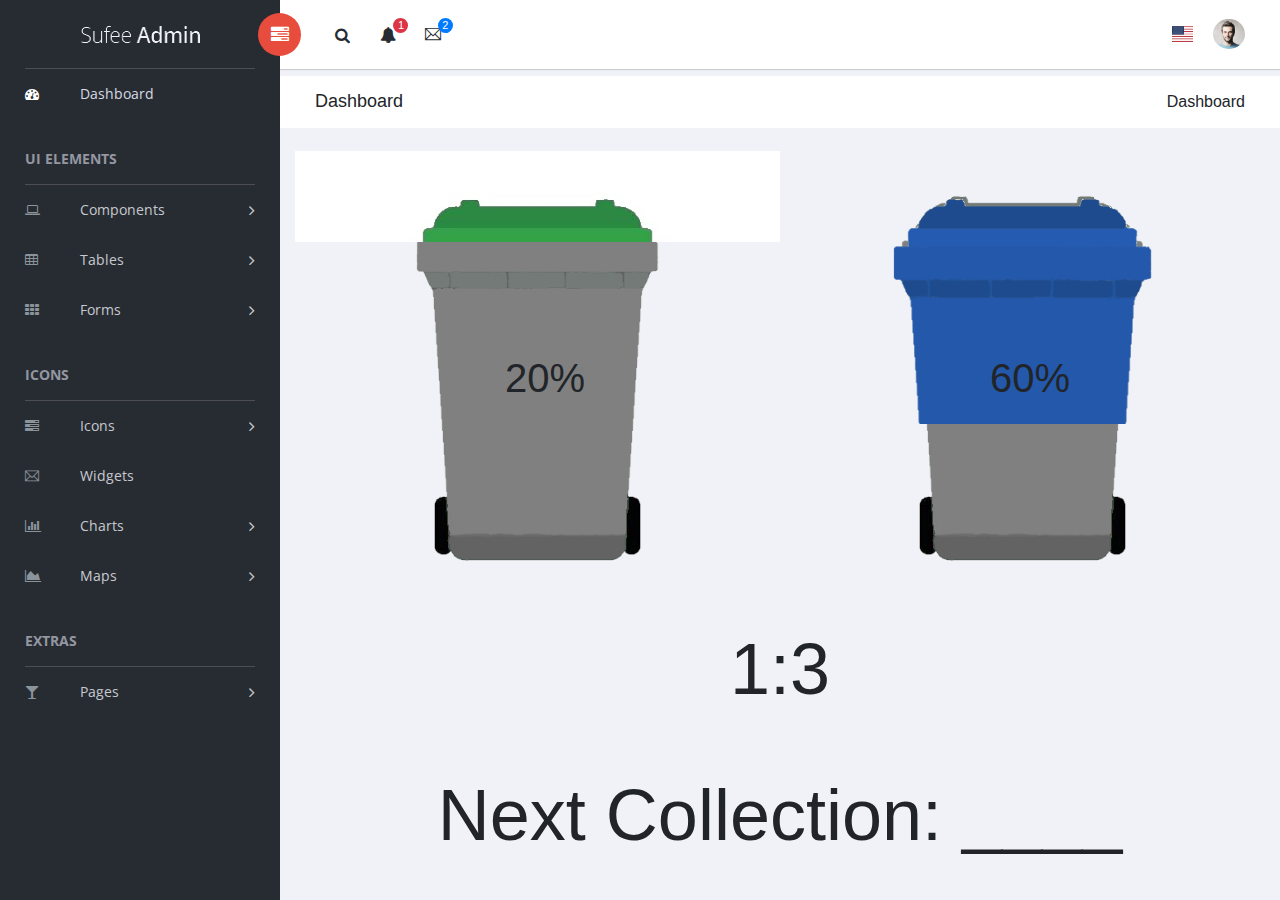
==== sufee-admin-dashboard-master/index.html @ 22f6354c "some more things work" ====
<!doctype html>
<!--[if lt IE 7]>      <html class="no-js lt-ie9 lt-ie8 lt-ie7" lang=""> <![endif]-->
<!--[if IE 7]>         <html class="no-js lt-ie9 lt-ie8" lang=""> <![endif]-->
<!--[if IE 8]>         <html class="no-js lt-ie9" lang=""> <![endif]-->
<!--[if gt IE 8]><!-->
<html class="no-js" lang="en">
<!--<![endif]-->

<head>
    <meta charset="utf-8">
    <meta http-equiv="X-UA-Compatible" content="IE=edge">
    <title>Sufee Admin - HTML5 Admin Template</title>
    <meta name="description" content="Sufee Admin - HTML5 Admin Template">
    <meta name="viewport" content="width=device-width, initial-scale=1">

    <link rel="apple-touch-icon" href="apple-icon.png">
    <link rel="shortcut icon" href="favicon.ico">

    <link rel="stylesheet" href="vendors/bootstrap/dist/css/bootstrap.min.css">
    <link rel="stylesheet" href="vendors/font-awesome/css/font-awesome.min.css">
    <link rel="stylesheet" href="vendors/themify-icons/css/themify-icons.css">
    <link rel="stylesheet" href="vendors/flag-icon-css/css/flag-icon.min.css">
    <link rel="stylesheet" href="vendors/selectFX/css/cs-skin-elastic.css">
    <link rel="stylesheet" href="vendors/jqvmap/dist/jqvmap.min.css">


    <link rel="stylesheet" href="assets/css/style.css">

    <link rel="stylesheet" href="assets/css/mybin.css">

    <link href='https://fonts.googleapis.com/css?family=Open+Sans:400,600,700,800' rel='stylesheet' type='text/css'>

</head>

<body>


    <!-- Left Panel -->

    <aside id="left-panel" class="left-panel">
        <nav class="navbar navbar-expand-sm navbar-default">

            <div class="navbar-header">
                <button class="navbar-toggler" type="button" data-toggle="collapse" data-target="#main-menu" aria-controls="main-menu" aria-expanded="false" aria-label="Toggle navigation">
                    <i class="fa fa-bars"></i>
                </button>
                <a class="navbar-brand" href="./"><img src="images/logo.png" alt="Logo"></a>
                <a class="navbar-brand hidden" href="./"><img src="images/logo2.png" alt="Logo"></a>
            </div>

            <div id="main-menu" class="main-menu collapse navbar-collapse">
                <ul class="nav navbar-nav">
                    <li class="active">
                        <a href="index.html"> <i class="menu-icon fa fa-dashboard"></i>Dashboard </a>
                    </li>
                    <h3 class="menu-title">UI elements</h3><!-- /.menu-title -->
                    <li class="menu-item-has-children dropdown">
                        <a href="#" class="dropdown-toggle" data-toggle="dropdown" aria-haspopup="true" aria-expanded="false"> <i class="menu-icon fa fa-laptop"></i>Components</a>
                        <ul class="sub-menu children dropdown-menu">
                            <li><i class="fa fa-puzzle-piece"></i><a href="ui-buttons.html">Buttons</a></li>
                            <li><i class="fa fa-id-badge"></i><a href="ui-badges.html">Badges</a></li>
                            <li><i class="fa fa-bars"></i><a href="ui-tabs.html">Tabs</a></li>
                            <li><i class="fa fa-share-square-o"></i><a href="ui-social-buttons.html">Social Buttons</a></li>
                            <li><i class="fa fa-id-card-o"></i><a href="ui-cards.html">Cards</a></li>
                            <li><i class="fa fa-exclamation-triangle"></i><a href="ui-alerts.html">Alerts</a></li>
                            <li><i class="fa fa-spinner"></i><a href="ui-progressbar.html">Progress Bars</a></li>
                            <li><i class="fa fa-fire"></i><a href="ui-modals.html">Modals</a></li>
                            <li><i class="fa fa-book"></i><a href="ui-switches.html">Switches</a></li>
                            <li><i class="fa fa-th"></i><a href="ui-grids.html">Grids</a></li>
                            <li><i class="fa fa-file-word-o"></i><a href="ui-typgraphy.html">Typography</a></li>
                        </ul>
                    </li>
                    <li class="menu-item-has-children dropdown">
                        <a href="#" class="dropdown-toggle" data-toggle="dropdown" aria-haspopup="true" aria-expanded="false"> <i class="menu-icon fa fa-table"></i>Tables</a>
                        <ul class="sub-menu children dropdown-menu">
                            <li><i class="fa fa-table"></i><a href="tables-basic.html">Basic Table</a></li>
                            <li><i class="fa fa-table"></i><a href="tables-data.html">Data Table</a></li>
                        </ul>
                    </li>
                    <li class="menu-item-has-children dropdown">
                        <a href="#" class="dropdown-toggle" data-toggle="dropdown" aria-haspopup="true" aria-expanded="false"> <i class="menu-icon fa fa-th"></i>Forms</a>
                        <ul class="sub-menu children dropdown-menu">
                            <li><i class="menu-icon fa fa-th"></i><a href="forms-basic.html">Basic Form</a></li>
                            <li><i class="menu-icon fa fa-th"></i><a href="forms-advanced.html">Advanced Form</a></li>
                        </ul>
                    </li>

                    <h3 class="menu-title">Icons</h3><!-- /.menu-title -->

                    <li class="menu-item-has-children dropdown">
                        <a href="#" class="dropdown-toggle" data-toggle="dropdown" aria-haspopup="true" aria-expanded="false"> <i class="menu-icon fa fa-tasks"></i>Icons</a>
                        <ul class="sub-menu children dropdown-menu">
                            <li><i class="menu-icon fa fa-fort-awesome"></i><a href="font-fontawesome.html">Font Awesome</a></li>
                            <li><i class="menu-icon ti-themify-logo"></i><a href="font-themify.html">Themefy Icons</a></li>
                        </ul>
                    </li>
                    <li>
                        <a href="widgets.html"> <i class="menu-icon ti-email"></i>Widgets </a>
                    </li>
                    <li class="menu-item-has-children dropdown">
                        <a href="#" class="dropdown-toggle" data-toggle="dropdown" aria-haspopup="true" aria-expanded="false"> <i class="menu-icon fa fa-bar-chart"></i>Charts</a>
                        <ul class="sub-menu children dropdown-menu">
                            <li><i class="menu-icon fa fa-line-chart"></i><a href="charts-chartjs.html">Chart JS</a></li>
                            <li><i class="menu-icon fa fa-area-chart"></i><a href="charts-flot.html">Flot Chart</a></li>
                            <li><i class="menu-icon fa fa-pie-chart"></i><a href="charts-peity.html">Peity Chart</a></li>
                        </ul>
                    </li>

                    <li class="menu-item-has-children dropdown">
                        <a href="#" class="dropdown-toggle" data-toggle="dropdown" aria-haspopup="true" aria-expanded="false"> <i class="menu-icon fa fa-area-chart"></i>Maps</a>
                        <ul class="sub-menu children dropdown-menu">
                            <li><i class="menu-icon fa fa-map-o"></i><a href="maps-gmap.html">Google Maps</a></li>
                            <li><i class="menu-icon fa fa-street-view"></i><a href="maps-vector.html">Vector Maps</a></li>
                        </ul>
                    </li>
                    <h3 class="menu-title">Extras</h3><!-- /.menu-title -->
                    <li class="menu-item-has-children dropdown">
                        <a href="#" class="dropdown-toggle" data-toggle="dropdown" aria-haspopup="true" aria-expanded="false"> <i class="menu-icon fa fa-glass"></i>Pages</a>
                        <ul class="sub-menu children dropdown-menu">
                            <li><i class="menu-icon fa fa-sign-in"></i><a href="page-login.html">Login</a></li>
                            <li><i class="menu-icon fa fa-sign-in"></i><a href="page-register.html">Register</a></li>
                            <li><i class="menu-icon fa fa-paper-plane"></i><a href="pages-forget.html">Forget Pass</a></li>
                        </ul>
                    </li>
                </ul>
            </div><!-- /.navbar-collapse -->
        </nav>
    </aside><!-- /#left-panel -->

    <!-- Left Panel -->

    <!-- Right Panel -->

    <div id="right-panel" class="right-panel">

        <!-- Header-->
        <header id="header" class="header">

            <div class="header-menu">

                <div class="col-sm-7">
                    <a id="menuToggle" class="menutoggle pull-left"><i class="fa fa fa-tasks"></i></a>
                    <div class="header-left">
                        <button class="search-trigger"><i class="fa fa-search"></i></button>
                        <div class="form-inline">
                            <form class="search-form">
                                <input class="form-control mr-sm-2" type="text" placeholder="Search ..." aria-label="Search">
                                <button class="search-close" type="submit"><i class="fa fa-close"></i></button>
                            </form>
                        </div>

                        <div class="dropdown for-notification">
                            <button class="btn btn-secondary dropdown-toggle" type="button" id="notification" data-toggle="dropdown" aria-haspopup="true" aria-expanded="false">
                                <i class="fa fa-bell"></i>
                                <span class="count bg-danger">5</span>
                            </button>
                            <div class="dropdown-menu" aria-labelledby="notification">
                                <p class="red">You have 3 Notification</p>
                                <a class="dropdown-item media bg-flat-color-1" href="#">
                                <i class="fa fa-check"></i>
                                <p>Server #1 overloaded.</p>
                            </a>
                                <a class="dropdown-item media bg-flat-color-4" href="#">
                                <i class="fa fa-info"></i>
                                <p>Server #2 overloaded.</p>
                            </a>
                                <a class="dropdown-item media bg-flat-color-5" href="#">
                                <i class="fa fa-warning"></i>
                                <p>Server #3 overloaded.</p>
                            </a>
                            </div>
                        </div>

                        <div class="dropdown for-message">
                            <button class="btn btn-secondary dropdown-toggle" type="button"
                                id="message"
                                data-toggle="dropdown" aria-haspopup="true" aria-expanded="false">
                                <i class="ti-email"></i>
                                <span class="count bg-primary">9</span>
                            </button>
                            <div class="dropdown-menu" aria-labelledby="message">
                                <p class="red">You have 4 Mails</p>
                                <a class="dropdown-item media bg-flat-color-1" href="#">
                                <span class="photo media-left"><img alt="avatar" src="images/avatar/1.jpg"></span>
                                <span class="message media-body">
                                    <span class="name float-left">Jonathan Smith</span>
                                    <span class="time float-right">Just now</span>
                                        <p>Hello, this is an example msg</p>
                                </span>
                            </a>
                                <a class="dropdown-item media bg-flat-color-4" href="#">
                                <span class="photo media-left"><img alt="avatar" src="images/avatar/2.jpg"></span>
                                <span class="message media-body">
                                    <span class="name float-left">Jack Sanders</span>
                                    <span class="time float-right">5 minutes ago</span>
                                        <p>Lorem ipsum dolor sit amet, consectetur</p>
                                </span>
                            </a>
                                <a class="dropdown-item media bg-flat-color-5" href="#">
                                <span class="photo media-left"><img alt="avatar" src="images/avatar/3.jpg"></span>
                                <span class="message media-body">
                                    <span class="name float-left">Cheryl Wheeler</span>
                                    <span class="time float-right">10 minutes ago</span>
                                        <p>Hello, this is an example msg</p>
                                </span>
                            </a>
                                <a class="dropdown-item media bg-flat-color-3" href="#">
                                <span class="photo media-left"><img alt="avatar" src="images/avatar/4.jpg"></span>
                                <span class="message media-body">
                                    <span class="name float-left">Rachel Santos</span>
                                    <span class="time float-right">15 minutes ago</span>
                                        <p>Lorem ipsum dolor sit amet, consectetur</p>
                                </span>
                            </a>
                            </div>
                        </div>
                    </div>
                </div>

                <div class="col-sm-5">
                    <div class="user-area dropdown float-right">
                        <a href="#" class="dropdown-toggle" data-toggle="dropdown" aria-haspopup="true" aria-expanded="false">
                            <img class="user-avatar rounded-circle" src="images/admin.jpg" alt="User Avatar">
                        </a>

                        <div class="user-menu dropdown-menu">
                            <a class="nav-link" href="#"><i class="fa fa-user"></i> My Profile</a>

                            <a class="nav-link" href="#"><i class="fa fa-user"></i> Notifications <span class="count">13</span></a>

                            <a class="nav-link" href="#"><i class="fa fa-cog"></i> Settings</a>

                            <a class="nav-link" href="#"><i class="fa fa-power-off"></i> Logout</a>
                        </div>
                    </div>

                    <div class="language-select dropdown" id="language-select">
                        <a class="dropdown-toggle" href="#" data-toggle="dropdown"  id="language" aria-haspopup="true" aria-expanded="true">
                            <i class="flag-icon flag-icon-us"></i>
                        </a>
                        <div class="dropdown-menu" aria-labelledby="language">
                            <div class="dropdown-item">
                                <span class="flag-icon flag-icon-fr"></span>
                            </div>
                            <div class="dropdown-item">
                                <i class="flag-icon flag-icon-es"></i>
                            </div>
                            <div class="dropdown-item">
                                <i class="flag-icon flag-icon-us"></i>
                            </div>
                            <div class="dropdown-item">
                                <i class="flag-icon flag-icon-it"></i>
                            </div>
                        </div>
                    </div>

                </div>
            </div>

        </header><!-- /header -->
        <!-- Header-->

        <div class="breadcrumbs">
            <div class="col-sm-4">
                <div class="page-header float-left">
                    <div class="page-title">
                        <h1>Dashboard</h1>
                    </div>
                </div>
            </div>
            <div class="col-sm-8">
                <div class="page-header float-right">
                    <div class="page-title">
                        <ol class="breadcrumb text-right">
                            <li class="active">Dashboard</li>
                        </ol>
                    </div>
                </div>
            </div>
        </div>

        <div class="content mt-3">

            <div class="col-xl-6 bin-wrapper">
                <div class="bin-elements">
                    <img class="bin-image" src="assets/mb-assets/bin-transparent.png"/>
                    <div class="overlay-parent" id="image-overlay1">
                        <img class="bin-image-overlay" src="assets/mb-assets/bin-green.png"/>
                    </div>
                    <h1 class="bin-elements bin-text" id="bin-text1">420%</h1>
                </div>

                <!-- /# card -->
            </div>
            <div class="col-xl-6 bin-wrapper">
                <div class="bin-elements">
                    <img class="bin-image" src="assets/mb-assets/bin-transparent.png"/>
                    <div class="overlay-parent" id="image-overlay2">
                        <img class="bin-image-overlay" src="assets/mb-assets/bin-blue.png"/>
                    </div>
                    <h1 class="bin-elements bin-text" id="bin-text2">420%</h1>
                </div>
            </div>
            <div class="col-lg-12" style="margin-top: 20px">
                <h1 style="text-align:center; font-size: 72px;" id="ratio">1:3</h1>
            </div>
            <div class="col-lg-12" style="margin-top: 60px">
                 <h1 style="text-align:center; font-size: 72px;">Next Collection: ____</h1>
            </div>


        </div> <!-- .content -->
    </div><!-- /#right-panel -->

    <!-- Right Panel -->

    <script src="vendors/jquery/dist/jquery.min.js"></script>
    <script src="vendors/popper.js/dist/umd/popper.min.js"></script>
    <script src="vendors/bootstrap/dist/js/bootstrap.min.js"></script>
    <script src="assets/js/main.js"></script>


    <script src="vendors/chart.js/dist/Chart.bundle.min.js"></script>
    <script src="assets/js/dashboard.js"></script>
    <script src="assets/js/widgets.js"></script>
    <script src="vendors/jqvmap/dist/jquery.vmap.min.js"></script>
    <script src="vendors/jqvmap/examples/js/jquery.vmap.sampledata.js"></script>
    <script src="vendors/jqvmap/dist/maps/jquery.vmap.world.js"></script>
    <script src="assets/js/bin_init.js"></script>
    <script>
        (function($) {
            "use strict";

            jQuery('#vmap').vectorMap({
                map: 'world_en',
                backgroundColor: null,
                color: '#ffffff',
                hoverOpacity: 0.7,
                selectedColor: '#1de9b6',
                enableZoom: true,
                showTooltip: true,
                values: sample_data,
                scaleColors: ['#1de9b6', '#03a9f5'],
                normalizeFunction: 'polynomial'
            });
        })(jQuery);
    </script>

</body>

</html>
---- sufee-admin-dashboard-master/vendors/themify-icons/css/themify-icons.css ----
@font-face {
	font-family: 'themify';
	src:url('../fonts/themify.eot');
	src:url('../fonts/themify.eot?#iefix') format('embedded-opentype'),
		url('../fonts/themify.woff') format('woff'),
		url('../fonts/themify.ttf') format('truetype'),
		url('../fonts/themify.svg') format('svg');
	font-weight: normal;
	font-style: normal;
}

[class^="ti-"], [class*=" ti-"] {
	font-family: 'themify';
	speak: none;
	font-style: normal;
	font-weight: normal;
	font-variant: normal;
	text-transform: none;
	line-height: 1;

	/* Better Font Rendering =========== */
	-webkit-font-smoothing: antialiased;
	-moz-osx-font-smoothing: grayscale;
}

.ti-wand:before {
	content: "\e600";
}
.ti-volume:before {
	content: "\e601";
}
.ti-user:before {
	content: "\e602";
}
.ti-unlock:before {
	content: "\e603";
}
.ti-unlink:before {
	content: "\e604";
}
.ti-trash:before {
	content: "\e605";
}
.ti-thought:before {
	content: "\e606";
}
.ti-target:before {
	content: "\e607";
}
.ti-tag:before {
	content: "\e608";
}
.ti-tablet:before {
	content: "\e609";
}
.ti-star:before {
	content: "\e60a";
}
.ti-spray:before {
	content: "\e60b";
}
.ti-signal:before {
	content: "\e60c";
}
.ti-shopping-cart:before {
	content: "\e60d";
}
.ti-shopping-cart-full:before {
	content: "\e60e";
}
.ti-settings:before {
	content: "\e60f";
}
.ti-search:before {
	content: "\e610";
}
.ti-zoom-in:before {
	content: "\e611";
}
.ti-zoom-out:before {
	content: "\e612";
}
.ti-cut:before {
	content: "\e613";
}
.ti-ruler:before {
	content: "\e614";
}
.ti-ruler-pencil:before {
	content: "\e615";
}
.ti-ruler-alt:before {
	content: "\e616";
}
.ti-bookmark:before {
	content: "\e617";
}
.ti-bookmark-alt:before {
	content: "\e618";
}
.ti-reload:before {
	content: "\e619";
}
.ti-plus:before {
	content: "\e61a";
}
.ti-pin:before {
	content: "\e61b";
}
.ti-pencil:before {
	content: "\e61c";
}
.ti-pencil-alt:before {
	content: "\e61d";
}
.ti-paint-roller:before {
	content: "\e61e";
}
.ti-paint-bucket:before {
	content: "\e61f";
}
.ti-na:before {
	content: "\e620";
}
.ti-mobile:before {
	content: "\e621";
}
.ti-minus:before {
	content: "\e622";
}
.ti-medall:before {
	content: "\e623";
}
.ti-medall-alt:before {
	content: "\e624";
}
.ti-marker:before {
	content: "\e625";
}
.ti-marker-alt:before {
	content: "\e626";
}
.ti-arrow-up:before {
	content: "\e627";
}
.ti-arrow-right:before {
	content: "\e628";
}
.ti-arrow-left:before {
	content: "\e629";
}
.ti-arrow-down:before {
	content: "\e62a";
}
.ti-lock:before {
	content: "\e62b";
}
.ti-location-arrow:before {
	content: "\e62c";
}
.ti-link:before {
	content: "\e62d";
}
.ti-layout:before {
	content: "\e62e";
}
.ti-layers:before {
	content: "\e62f";
}
.ti-layers-alt:before {
	content: "\e630";
}
.ti-key:before {
	content: "\e631";
}
.ti-import:before {
	content: "\e632";
}
.ti-image:before {
	content: "\e633";
}
.ti-heart:before {
	content: "\e634";
}
.ti-heart-broken:before {
	content: "\e635";
}
.ti-hand-stop:before {
	content: "\e636";
}
.ti-hand-open:before {
	content: "\e637";
}
.ti-hand-drag:before {
	content: "\e638";
}
.ti-folder:before {
	content: "\e639";
}
.ti-flag:before {
	content: "\e63a";
}
.ti-flag-alt:before {
	content: "\e63b";
}
.ti-flag-alt-2:before {
	content: "\e63c";
}
.ti-eye:before {
	content: "\e63d";
}
.ti-export:before {
	content: "\e63e";
}
.ti-exchange-vertical:before {
	content: "\e63f";
}
.ti-desktop:before {
	content: "\e640";
}
.ti-cup:before {
	content: "\e641";
}
.ti-crown:before {
	content: "\e642";
}
.ti-comments:before {
	content: "\e643";
}
.ti-comment:before {
	content: "\e644";
}
.ti-comment-alt:before {
	content: "\e645";
}
.ti-close:before {
	content: "\e646";
}
.ti-clip:before {
	content: "\e647";
}
.ti-angle-up:before {
	content: "\e648";
}
.ti-angle-right:before {
	content: "\e649";
}
.ti-angle-left:before {
	content: "\e64a";
}
.ti-angle-down:before {
	content: "\e64b";
}
.ti-check:before {
	content: "\e64c";
}
.ti-check-box:before {
	content: "\e64d";
}
.ti-camera:before {
	content: "\e64e";
}
.ti-announcement:before {
	content: "\e64f";
}
.ti-brush:before {
	content: "\e650";
}
.ti-briefcase:before {
	content: "\e651";
}
.ti-bolt:before {
	content: "\e652";
}
.ti-bolt-alt:before {
	content: "\e653";
}
.ti-blackboard:before {
	content: "\e654";
}
.ti-bag:before {
	content: "\e655";
}
.ti-move:before {
	content: "\e656";
}
.ti-arrows-vertical:before {
	content: "\e657";
}
.ti-arrows-horizontal:before {
	content: "\e658";
}
.ti-fullscreen:before {
	content: "\e659";
}
.ti-arrow-top-right:before {
	content: "\e65a";
}
.ti-arrow-top-left:before {
	content: "\e65b";
}
.ti-arrow-circle-up:before {
	content: "\e65c";
}
.ti-arrow-circle-right:before {
	content: "\e65d";
}
.ti-arrow-circle-left:before {
	content: "\e65e";
}
.ti-arrow-circle-down:before {
	content: "\e65f";
}
.ti-angle-double-up:before {
	content: "\e660";
}
.ti-angle-double-right:before {
	content: "\e661";
}
.ti-angle-double-left:before {
	content: "\e662";
}
.ti-angle-double-down:before {
	content: "\e663";
}
.ti-zip:before {
	content: "\e664";
}
.ti-world:before {
	content: "\e665";
}
.ti-wheelchair:before {
	content: "\e666";
}
.ti-view-list:before {
	content: "\e667";
}
.ti-view-list-alt:before {
	content: "\e668";
}
.ti-view-grid:before {
	content: "\e669";
}
.ti-uppercase:before {
	content: "\e66a";
}
.ti-upload:before {
	content: "\e66b";
}
.ti-underline:before {
	content: "\e66c";
}
.ti-truck:before {
	content: "\e66d";
}
.ti-timer:before {
	content: "\e66e";
}
.ti-ticket:before {
	content: "\e66f";
}
.ti-thumb-up:before {
	content: "\e670";
}
.ti-thumb-down:before {
	content: "\e671";
}
.ti-text:before {
	content: "\e672";
}
.ti-stats-up:before {
	content: "\e673";
}
.ti-stats-down:before {
	content: "\e674";
}
.ti-split-v:before {
	content: "\e675";
}
.ti-split-h:before {
	content: "\e676";
}
.ti-smallcap:before {
	content: "\e677";
}
.ti-shine:before {
	content: "\e678";
}
.ti-shift-right:before {
	content: "\e679";
}
.ti-shift-left:before {
	content: "\e67a";
}
.ti-shield:before {
	content: "\e67b";
}
.ti-notepad:before {
	content: "\e67c";
}
.ti-server:before {
	content: "\e67d";
}
.ti-quote-right:before {
	content: "\e67e";
}
.ti-quote-left:before {
	content: "\e67f";
}
.ti-pulse:before {
	content: "\e680";
}
.ti-printer:before {
	content: "\e681";
}
.ti-power-off:before {
	content: "\e682";
}
.ti-plug:before {
	content: "\e683";
}
.ti-pie-chart:before {
	content: "\e684";
}
.ti-paragraph:before {
	content: "\e685";
}
.ti-panel:before {
	content: "\e686";
}
.ti-package:before {
	content: "\e687";
}
.ti-music:before {
	content: "\e688";
}
.ti-music-alt:before {
	content: "\e689";
}
.ti-mouse:before {
	content: "\e68a";
}
.ti-mouse-alt:before {
	content: "\e68b";
}
.ti-money:before {
	content: "\e68c";
}
.ti-microphone:before {
	content: "\e68d";
}
.ti-menu:before {
	content: "\e68e";
}
.ti-menu-alt:before {
	content: "\e68f";
}
.ti-map:before {
	content: "\e690";
}
.ti-map-alt:before {
	content: "\e691";
}
.ti-loop:before {
	content: "\e692";
}
.ti-location-pin:before {
	content: "\e693";
}
.ti-list:before {
	content: "\e694";
}
.ti-light-bulb:before {
	content: "\e695";
}
.ti-Italic:before {
	content: "\e696";
}
.ti-info:before {
	content: "\e697";
}
.ti-infinite:before {
	content: "\e698";
}
.ti-id-badge:before {
	content: "\e699";
}
.ti-hummer:before {
	content: "\e69a";
}
.ti-home:before {
	content: "\e69b";
}
.ti-help:before {
	content: "\e69c";
}
.ti-headphone:before {
	content: "\e69d";
}
.ti-harddrives:before {
	content: "\e69e";
}
.ti-harddrive:before {
	content: "\e69f";
}
.ti-gift:before {
	content: "\e6a0";
}
.ti-game:before {
	content: "\e6a1";
}
.ti-filter:before {
	content: "\e6a2";
}
.ti-files:before {
	content: "\e6a3";
}
.ti-file:before {
	content: "\e6a4";
}
.ti-eraser:before {
	content: "\e6a5";
}
.ti-envelope:before {
	content: "\e6a6";
}
.ti-download:before {
	content: "\e6a7";
}
.ti-direction:before {
	content: "\e6a8";
}
.ti-direction-alt:before {
	content: "\e6a9";
}
.ti-dashboard:before {
	content: "\e6aa";
}
.ti-control-stop:before {
	content: "\e6ab";
}
.ti-control-shuffle:before {
	content: "\e6ac";
}
.ti-control-play:before {
	content: "\e6ad";
}
.ti-control-pause:before {
	content: "\e6ae";
}
.ti-control-forward:before {
	content: "\e6af";
}
.ti-control-backward:before {
	content: "\e6b0";
}
.ti-cloud:before {
	content: "\e6b1";
}
.ti-cloud-up:before {
	content: "\e6b2";
}
.ti-cloud-down:before {
	content: "\e6b3";
}
.ti-clipboard:before {
	content: "\e6b4";
}
.ti-car:before {
	content: "\e6b5";
}
.ti-calendar:before {
	content: "\e6b6";
}
.ti-book:before {
	content: "\e6b7";
}
.ti-bell:before {
	content: "\e6b8";
}
.ti-basketball:before {
	content: "\e6b9";
}
.ti-bar-chart:before {
	content: "\e6ba";
}
.ti-bar-chart-alt:before {
	content: "\e6bb";
}
.ti-back-right:before {
	content: "\e6bc";
}
.ti-back-left:before {
	content: "\e6bd";
}
.ti-arrows-corner:before {
	content: "\e6be";
}
.ti-archive:before {
	content: "\e6bf";
}
.ti-anchor:before {
	content: "\e6c0";
}
.ti-align-right:before {
	content: "\e6c1";
}
.ti-align-left:before {
	content: "\e6c2";
}
.ti-align-justify:before {
	content: "\e6c3";
}
.ti-align-center:before {
	content: "\e6c4";
}
.ti-alert:before {
	content: "\e6c5";
}
.ti-alarm-clock:before {
	content: "\e6c6";
}
.ti-agenda:before {
	content: "\e6c7";
}
.ti-write:before {
	content: "\e6c8";
}
.ti-window:before {
	content: "\e6c9";
}
.ti-widgetized:before {
	content: "\e6ca";
}
.ti-widget:before {
	content: "\e6cb";
}
.ti-widget-alt:before {
	content: "\e6cc";
}
.ti-wallet:before {
	content: "\e6cd";
}
.ti-video-clapper:before {
	content: "\e6ce";
}
.ti-video-camera:before {
	content: "\e6cf";
}
.ti-vector:before {
	content: "\e6d0";
}
.ti-themify-logo:before {
	content: "\e6d1";
}
.ti-themify-favicon:before {
	content: "\e6d2";
}
.ti-themify-favicon-alt:before {
	content: "\e6d3";
}
.ti-support:before {
	content: "\e6d4";
}
.ti-stamp:before {
	content: "\e6d5";
}
.ti-split-v-alt:before {
	content: "\e6d6";
}
.ti-slice:before {
	content: "\e6d7";
}
.ti-shortcode:before {
	content: "\e6d8";
}
.ti-shift-right-alt:before {
	content: "\e6d9";
}
.ti-shift-left-alt:before {
	content: "\e6da";
}
.ti-ruler-alt-2:before {
	content: "\e6db";
}
.ti-receipt:before {
	content: "\e6dc";
}
.ti-pin2:before {
	content: "\e6dd";
}
.ti-pin-alt:before {
	content: "\e6de";
}
.ti-pencil-alt2:before {
	content: "\e6df";
}
.ti-palette:before {
	content: "\e6e0";
}
.ti-more:before {
	content: "\e6e1";
}
.ti-more-alt:before {
	content: "\e6e2";
}
.ti-microphone-alt:before {
	content: "\e6e3";
}
.ti-magnet:before {
	content: "\e6e4";
}
.ti-line-double:before {
	content: "\e6e5";
}
.ti-line-dotted:before {
	content: "\e6e6";
}
.ti-line-dashed:before {
	content: "\e6e7";
}
.ti-layout-width-full:before {
	content: "\e6e8";
}
.ti-layout-width-default:before {
	content: "\e6e9";
}
.ti-layout-width-default-alt:before {
	content: "\e6ea";
}
.ti-layout-tab:before {
	content: "\e6eb";
}
.ti-layout-tab-window:before {
	content: "\e6ec";
}
.ti-layout-tab-v:before {
	content: "\e6ed";
}
.ti-layout-tab-min:before {
	content: "\e6ee";
}
.ti-layout-slider:before {
	content: "\e6ef";
}
.ti-layout-slider-alt:before {
	content: "\e6f0";
}
.ti-layout-sidebar-right:before {
	content: "\e6f1";
}
.ti-layout-sidebar-none:before {
	content: "\e6f2";
}
.ti-layout-sidebar-left:before {
	content: "\e6f3";
}
.ti-layout-placeholder:before {
	content: "\e6f4";
}
.ti-layout-menu:before {
	content: "\e6f5";
}
.ti-layout-menu-v:before {
	content: "\e6f6";
}
.ti-layout-menu-separated:before {
	content: "\e6f7";
}
.ti-layout-menu-full:before {
	content: "\e6f8";
}
.ti-layout-media-right-alt:before {
	content: "\e6f9";
}
.ti-layout-media-right:before {
	content: "\e6fa";
}
.ti-layout-media-overlay:before {
	content: "\e6fb";
}
.ti-layout-media-overlay-alt:before {
	content: "\e6fc";
}
.ti-layout-media-overlay-alt-2:before {
	content: "\e6fd";
}
.ti-layout-media-left-alt:before {
	content: "\e6fe";
}
.ti-layout-media-left:before {
	content: "\e6ff";
}
.ti-layout-media-center-alt:before {
	content: "\e700";
}
.ti-layout-media-center:before {
	content: "\e701";
}
.ti-layout-list-thumb:before {
	content: "\e702";
}
.ti-layout-list-thumb-alt:before {
	content: "\e703";
}
.ti-layout-list-post:before {
	content: "\e704";
}
.ti-layout-list-large-image:before {
	content: "\e705";
}
.ti-layout-line-solid:before {
	content: "\e706";
}
.ti-layout-grid4:before {
	content: "\e707";
}
.ti-layout-grid3:before {
	content: "\e708";
}
.ti-layout-grid2:before {
	content: "\e709";
}
.ti-layout-grid2-thumb:before {
	content: "\e70a";
}
.ti-layout-cta-right:before {
	content: "\e70b";
}
.ti-layout-cta-left:before {
	content: "\e70c";
}
.ti-layout-cta-center:before {
	content: "\e70d";
}
.ti-layout-cta-btn-right:before {
	content: "\e70e";
}
.ti-layout-cta-btn-left:before {
	content: "\e70f";
}
.ti-layout-column4:before {
	content: "\e710";
}
.ti-layout-column3:before {
	content: "\e711";
}
.ti-layout-column2:before {
	content: "\e712";
}
.ti-layout-accordion-separated:before {
	content: "\e713";
}
.ti-layout-accordion-merged:before {
	content: "\e714";
}
.ti-layout-accordion-list:before {
	content: "\e715";
}
.ti-ink-pen:before {
	content: "\e716";
}
.ti-info-alt:before {
	content: "\e717";
}
.ti-help-alt:before {
	content: "\e718";
}
.ti-headphone-alt:before {
	content: "\e719";
}
.ti-hand-point-up:before {
	content: "\e71a";
}
.ti-hand-point-right:before {
	content: "\e71b";
}
.ti-hand-point-left:before {
	content: "\e71c";
}
.ti-hand-point-down:before {
	content: "\e71d";
}
.ti-gallery:before {
	content: "\e71e";
}
.ti-face-smile:before {
	content: "\e71f";
}
.ti-face-sad:before {
	content: "\e720";
}
.ti-credit-card:before {
	content: "\e721";
}
.ti-control-skip-forward:before {
	content: "\e722";
}
.ti-control-skip-backward:before {
	content: "\e723";
}
.ti-control-record:before {
	content: "\e724";
}
.ti-control-eject:before {
	content: "\e725";
}
.ti-comments-smiley:before {
	content: "\e726";
}
.ti-brush-alt:before {
	content: "\e727";
}
.ti-youtube:before {
	content: "\e728";
}
.ti-vimeo:before {
	content: "\e729";
}
.ti-twitter:before {
	content: "\e72a";
}
.ti-time:before {
	content: "\e72b";
}
.ti-tumblr:before {
	content: "\e72c";
}
.ti-skype:before {
	content: "\e72d";
}
.ti-share:before {
	content: "\e72e";
}
.ti-share-alt:before {
	content: "\e72f";
}
.ti-rocket:before {
	content: "\e730";
}
.ti-pinterest:before {
	content: "\e731";
}
.ti-new-window:before {
	content: "\e732";
}
.ti-microsoft:before {
	content: "\e733";
}
.ti-list-ol:before {
	content: "\e734";
}
.ti-linkedin:before {
	content: "\e735";
}
.ti-layout-sidebar-2:before {
	content: "\e736";
}
.ti-layout-grid4-alt:before {
	content: "\e737";
}
.ti-layout-grid3-alt:before {
	content: "\e738";
}
.ti-layout-grid2-alt:before {
	content: "\e739";
}
.ti-layout-column4-alt:before {
	content: "\e73a";
}
.ti-layout-column3-alt:before {
	content: "\e73b";
}
.ti-layout-column2-alt:before {
	content: "\e73c";
}
.ti-instagram:before {
	content: "\e73d";
}
.ti-google:before {
	content: "\e73e";
}
.ti-github:before {
	content: "\e73f";
}
.ti-flickr:before {
	content: "\e740";
}
.ti-facebook:before {
	content: "\e741";
}
.ti-dropbox:before {
	content: "\e742";
}
.ti-dribbble:before {
	content: "\e743";
}
.ti-apple:before {
	content: "\e744";
}
.ti-android:before {
	content: "\e745";
}
.ti-save:before {
	content: "\e746";
}
.ti-save-alt:before {
	content: "\e747";
}
.ti-yahoo:before {
	content: "\e748";
}
.ti-wordpress:before {
	content: "\e749";
}
.ti-vimeo-alt:before {
	content: "\e74a";
}
.ti-twitter-alt:before {
	content: "\e74b";
}
.ti-tumblr-alt:before {
	content: "\e74c";
}
.ti-trello:before {
	content: "\e74d";
}
.ti-stack-overflow:before {
	content: "\e74e";
}
.ti-soundcloud:before {
	content: "\e74f";
}
.ti-sharethis:before {
	content: "\e750";
}
.ti-sharethis-alt:before {
	content: "\e751";
}
.ti-reddit:before {
	content: "\e752";
}
.ti-pinterest-alt:before {
	content: "\e753";
}
.ti-microsoft-alt:before {
	content: "\e754";
}
.ti-linux:before {
	content: "\e755";
}
.ti-jsfiddle:before {
	content: "\e756";
}
.ti-joomla:before {
	content: "\e757";
}
.ti-html5:before {
	content: "\e758";
}
.ti-flickr-alt:before {
	content: "\e759";
}
.ti-email:before {
	content: "\e75a";
}
.ti-drupal:before {
	content: "\e75b";
}
.ti-dropbox-alt:before {
	content: "\e75c";
}
.ti-css3:before {
	content: "\e75d";
}
.ti-rss:before {
	content: "\e75e";
}
.ti-rss-alt:before {
	content: "\e75f";
}
---- sufee-admin-dashboard-master/vendors/flag-icon-css/css/flag-icon.min.css ----
.flag-icon-background{background-size:contain;background-position:50%;background-repeat:no-repeat}.flag-icon{background-size:contain;background-position:50%;background-repeat:no-repeat;position:relative;display:inline-block;width:1.33333333em;line-height:1em}.flag-icon:before{content:"\00a0"}.flag-icon.flag-icon-squared{width:1em}.flag-icon-ad{background-image:url(../flags/4x3/ad.svg)}.flag-icon-ad.flag-icon-squared{background-image:url(../flags/1x1/ad.svg)}.flag-icon-ae{background-image:url(../flags/4x3/ae.svg)}.flag-icon-ae.flag-icon-squared{background-image:url(../flags/1x1/ae.svg)}.flag-icon-af{background-image:url(../flags/4x3/af.svg)}.flag-icon-af.flag-icon-squared{background-image:url(../flags/1x1/af.svg)}.flag-icon-ag{background-image:url(../flags/4x3/ag.svg)}.flag-icon-ag.flag-icon-squared{background-image:url(../flags/1x1/ag.svg)}.flag-icon-ai{background-image:url(../flags/4x3/ai.svg)}.flag-icon-ai.flag-icon-squared{background-image:url(../flags/1x1/ai.svg)}.flag-icon-al{background-image:url(../flags/4x3/al.svg)}.flag-icon-al.flag-icon-squared{background-image:url(../flags/1x1/al.svg)}.flag-icon-am{background-image:url(../flags/4x3/am.svg)}.flag-icon-am.flag-icon-squared{background-image:url(../flags/1x1/am.svg)}.flag-icon-ao{background-image:url(../flags/4x3/ao.svg)}.flag-icon-ao.flag-icon-squared{background-image:url(../flags/1x1/ao.svg)}.flag-icon-aq{background-image:url(../flags/4x3/aq.svg)}.flag-icon-aq.flag-icon-squared{background-image:url(../flags/1x1/aq.svg)}.flag-icon-ar{background-image:url(../flags/4x3/ar.svg)}.flag-icon-ar.flag-icon-squared{background-image:url(../flags/1x1/ar.svg)}.flag-icon-as{background-image:url(../flags/4x3/as.svg)}.flag-icon-as.flag-icon-squared{background-image:url(../flags/1x1/as.svg)}.flag-icon-at{background-image:url(../flags/4x3/at.svg)}.flag-icon-at.flag-icon-squared{background-image:url(../flags/1x1/at.svg)}.flag-icon-au{background-image:url(../flags/4x3/au.svg)}.flag-icon-au.flag-icon-squared{background-image:url(../flags/1x1/au.svg)}.flag-icon-aw{background-image:url(../flags/4x3/aw.svg)}.flag-icon-aw.flag-icon-squared{background-image:url(../flags/1x1/aw.svg)}.flag-icon-ax{background-image:url(../flags/4x3/ax.svg)}.flag-icon-ax.flag-icon-squared{background-image:url(../flags/1x1/ax.svg)}.flag-icon-az{background-image:url(../flags/4x3/az.svg)}.flag-icon-az.flag-icon-squared{background-image:url(../flags/1x1/az.svg)}.flag-icon-ba{background-image:url(../flags/4x3/ba.svg)}.flag-icon-ba.flag-icon-squared{background-image:url(../flags/1x1/ba.svg)}.flag-icon-bb{background-image:url(../flags/4x3/bb.svg)}.flag-icon-bb.flag-icon-squared{background-image:url(../flags/1x1/bb.svg)}.flag-icon-bd{background-image:url(../flags/4x3/bd.svg)}.flag-icon-bd.flag-icon-squared{background-image:url(../flags/1x1/bd.svg)}.flag-icon-be{background-image:url(../flags/4x3/be.svg)}.flag-icon-be.flag-icon-squared{background-image:url(../flags/1x1/be.svg)}.flag-icon-bf{background-image:url(../flags/4x3/bf.svg)}.flag-icon-bf.flag-icon-squared{background-image:url(../flags/1x1/bf.svg)}.flag-icon-bg{background-image:url(../flags/4x3/bg.svg)}.flag-icon-bg.flag-icon-squared{background-image:url(../flags/1x1/bg.svg)}.flag-icon-bh{background-image:url(../flags/4x3/bh.svg)}.flag-icon-bh.flag-icon-squared{background-image:url(../flags/1x1/bh.svg)}.flag-icon-bi{background-image:url(../flags/4x3/bi.svg)}.flag-icon-bi.flag-icon-squared{background-image:url(../flags/1x1/bi.svg)}.flag-icon-bj{background-image:url(../flags/4x3/bj.svg)}.flag-icon-bj.flag-icon-squared{background-image:url(../flags/1x1/bj.svg)}.flag-icon-bl{background-image:url(../flags/4x3/bl.svg)}.flag-icon-bl.flag-icon-squared{background-image:url(../flags/1x1/bl.svg)}.flag-icon-bm{background-image:url(../flags/4x3/bm.svg)}.flag-icon-bm.flag-icon-squared{background-image:url(../flags/1x1/bm.svg)}.flag-icon-bn{background-image:url(../flags/4x3/bn.svg)}.flag-icon-bn.flag-icon-squared{background-image:url(../flags/1x1/bn.svg)}.flag-icon-bo{background-image:url(../flags/4x3/bo.svg)}.flag-icon-bo.flag-icon-squared{background-image:url(../flags/1x1/bo.svg)}.flag-icon-bq{background-image:url(../flags/4x3/bq.svg)}.flag-icon-bq.flag-icon-squared{background-image:url(../flags/1x1/bq.svg)}.flag-icon-br{background-image:url(../flags/4x3/br.svg)}.flag-icon-br.flag-icon-squared{background-image:url(../flags/1x1/br.svg)}.flag-icon-bs{background-image:url(../flags/4x3/bs.svg)}.flag-icon-bs.flag-icon-squared{background-image:url(../flags/1x1/bs.svg)}.flag-icon-bt{background-image:url(../flags/4x3/bt.svg)}.flag-icon-bt.flag-icon-squared{background-image:url(../flags/1x1/bt.svg)}.flag-icon-bv{background-image:url(../flags/4x3/bv.svg)}.flag-icon-bv.flag-icon-squared{background-image:url(../flags/1x1/bv.svg)}.flag-icon-bw{background-image:url(../flags/4x3/bw.svg)}.flag-icon-bw.flag-icon-squared{background-image:url(../flags/1x1/bw.svg)}.flag-icon-by{background-image:url(../flags/4x3/by.svg)}.flag-icon-by.flag-icon-squared{background-image:url(../flags/1x1/by.svg)}.flag-icon-bz{background-image:url(../flags/4x3/bz.svg)}.flag-icon-bz.flag-icon-squared{background-image:url(../flags/1x1/bz.svg)}.flag-icon-ca{background-image:url(../flags/4x3/ca.svg)}.flag-icon-ca.flag-icon-squared{background-image:url(../flags/1x1/ca.svg)}.flag-icon-cc{background-image:url(../flags/4x3/cc.svg)}.flag-icon-cc.flag-icon-squared{background-image:url(../flags/1x1/cc.svg)}.flag-icon-cd{background-image:url(../flags/4x3/cd.svg)}.flag-icon-cd.flag-icon-squared{background-image:url(../flags/1x1/cd.svg)}.flag-icon-cf{background-image:url(../flags/4x3/cf.svg)}.flag-icon-cf.flag-icon-squared{background-image:url(../flags/1x1/cf.svg)}.flag-icon-cg{background-image:url(../flags/4x3/cg.svg)}.flag-icon-cg.flag-icon-squared{background-image:url(../flags/1x1/cg.svg)}.flag-icon-ch{background-image:url(../flags/4x3/ch.svg)}.flag-icon-ch.flag-icon-squared{background-image:url(../flags/1x1/ch.svg)}.flag-icon-ci{background-image:url(../flags/4x3/ci.svg)}.flag-icon-ci.flag-icon-squared{background-image:url(../flags/1x1/ci.svg)}.flag-icon-ck{background-image:url(../flags/4x3/ck.svg)}.flag-icon-ck.flag-icon-squared{background-image:url(../flags/1x1/ck.svg)}.flag-icon-cl{background-image:url(../flags/4x3/cl.svg)}.flag-icon-cl.flag-icon-squared{background-image:url(../flags/1x1/cl.svg)}.flag-icon-cm{background-image:url(../flags/4x3/cm.svg)}.flag-icon-cm.flag-icon-squared{background-image:url(../flags/1x1/cm.svg)}.flag-icon-cn{background-image:url(../flags/4x3/cn.svg)}.flag-icon-cn.flag-icon-squared{background-image:url(../flags/1x1/cn.svg)}.flag-icon-co{background-image:url(../flags/4x3/co.svg)}.flag-icon-co.flag-icon-squared{background-image:url(../flags/1x1/co.svg)}.flag-icon-cr{background-image:url(../flags/4x3/cr.svg)}.flag-icon-cr.flag-icon-squared{background-image:url(../flags/1x1/cr.svg)}.flag-icon-cu{background-image:url(../flags/4x3/cu.svg)}.flag-icon-cu.flag-icon-squared{background-image:url(../flags/1x1/cu.svg)}.flag-icon-cv{background-image:url(../flags/4x3/cv.svg)}.flag-icon-cv.flag-icon-squared{background-image:url(../flags/1x1/cv.svg)}.flag-icon-cw{background-image:url(../flags/4x3/cw.svg)}.flag-icon-cw.flag-icon-squared{background-image:url(../flags/1x1/cw.svg)}.flag-icon-cx{background-image:url(../flags/4x3/cx.svg)}.flag-icon-cx.flag-icon-squared{background-image:url(../flags/1x1/cx.svg)}.flag-icon-cy{background-image:url(../flags/4x3/cy.svg)}.flag-icon-cy.flag-icon-squared{background-image:url(../flags/1x1/cy.svg)}.flag-icon-cz{background-image:url(../flags/4x3/cz.svg)}.flag-icon-cz.flag-icon-squared{background-image:url(../flags/1x1/cz.svg)}.flag-icon-de{background-image:url(../flags/4x3/de.svg)}.flag-icon-de.flag-icon-squared{background-image:url(../flags/1x1/de.svg)}.flag-icon-dj{background-image:url(../flags/4x3/dj.svg)}.flag-icon-dj.flag-icon-squared{background-image:url(../flags/1x1/dj.svg)}.flag-icon-dk{background-image:url(../flags/4x3/dk.svg)}.flag-icon-dk.flag-icon-squared{background-image:url(../flags/1x1/dk.svg)}.flag-icon-dm{background-image:url(../flags/4x3/dm.svg)}.flag-icon-dm.flag-icon-squared{background-image:url(../flags/1x1/dm.svg)}.flag-icon-do{background-image:url(../flags/4x3/do.svg)}.flag-icon-do.flag-icon-squared{background-image:url(../flags/1x1/do.svg)}.flag-icon-dz{background-image:url(../flags/4x3/dz.svg)}.flag-icon-dz.flag-icon-squared{background-image:url(../flags/1x1/dz.svg)}.flag-icon-ec{background-image:url(../flags/4x3/ec.svg)}.flag-icon-ec.flag-icon-squared{background-image:url(../flags/1x1/ec.svg)}.flag-icon-ee{background-image:url(../flags/4x3/ee.svg)}.flag-icon-ee.flag-icon-squared{background-image:url(../flags/1x1/ee.svg)}.flag-icon-eg{background-image:url(../flags/4x3/eg.svg)}.flag-icon-eg.flag-icon-squared{background-image:url(../flags/1x1/eg.svg)}.flag-icon-eh{background-image:url(../flags/4x3/eh.svg)}.flag-icon-eh.flag-icon-squared{background-image:url(../flags/1x1/eh.svg)}.flag-icon-er{background-image:url(../flags/4x3/er.svg)}.flag-icon-er.flag-icon-squared{background-image:url(../flags/1x1/er.svg)}.flag-icon-es{background-image:url(../flags/4x3/es.svg)}.flag-icon-es.flag-icon-squared{background-image:url(../flags/1x1/es.svg)}.flag-icon-et{background-image:url(../flags/4x3/et.svg)}.flag-icon-et.flag-icon-squared{background-image:url(../flags/1x1/et.svg)}.flag-icon-fi{background-image:url(../flags/4x3/fi.svg)}.flag-icon-fi.flag-icon-squared{background-image:url(../flags/1x1/fi.svg)}.flag-icon-fj{background-image:url(../flags/4x3/fj.svg)}.flag-icon-fj.flag-icon-squared{background-image:url(../flags/1x1/fj.svg)}.flag-icon-fk{background-image:url(../flags/4x3/fk.svg)}.flag-icon-fk.flag-icon-squared{background-image:url(../flags/1x1/fk.svg)}.flag-icon-fm{background-image:url(../flags/4x3/fm.svg)}.flag-icon-fm.flag-icon-squared{background-image:url(../flags/1x1/fm.svg)}.flag-icon-fo{background-image:url(../flags/4x3/fo.svg)}.flag-icon-fo.flag-icon-squared{background-image:url(../flags/1x1/fo.svg)}.flag-icon-fr{background-image:url(../flags/4x3/fr.svg)}.flag-icon-fr.flag-icon-squared{background-image:url(../flags/1x1/fr.svg)}.flag-icon-ga{background-image:url(../flags/4x3/ga.svg)}.flag-icon-ga.flag-icon-squared{background-image:url(../flags/1x1/ga.svg)}.flag-icon-gb{background-image:url(../flags/4x3/gb.svg)}.flag-icon-gb.flag-icon-squared{background-image:url(../flags/1x1/gb.svg)}.flag-icon-gd{background-image:url(../flags/4x3/gd.svg)}.flag-icon-gd.flag-icon-squared{background-image:url(../flags/1x1/gd.svg)}.flag-icon-ge{background-image:url(../flags/4x3/ge.svg)}.flag-icon-ge.flag-icon-squared{background-image:url(../flags/1x1/ge.svg)}.flag-icon-gf{background-image:url(../flags/4x3/gf.svg)}.flag-icon-gf.flag-icon-squared{background-image:url(../flags/1x1/gf.svg)}.flag-icon-gg{background-image:url(../flags/4x3/gg.svg)}.flag-icon-gg.flag-icon-squared{background-image:url(../flags/1x1/gg.svg)}.flag-icon-gh{background-image:url(../flags/4x3/gh.svg)}.flag-icon-gh.flag-icon-squared{background-image:url(../flags/1x1/gh.svg)}.flag-icon-gi{background-image:url(../flags/4x3/gi.svg)}.flag-icon-gi.flag-icon-squared{background-image:url(../flags/1x1/gi.svg)}.flag-icon-gl{background-image:url(../flags/4x3/gl.svg)}.flag-icon-gl.flag-icon-squared{background-image:url(../flags/1x1/gl.svg)}.flag-icon-gm{background-image:url(../flags/4x3/gm.svg)}.flag-icon-gm.flag-icon-squared{background-image:url(../flags/1x1/gm.svg)}.flag-icon-gn{background-image:url(../flags/4x3/gn.svg)}.flag-icon-gn.flag-icon-squared{background-image:url(../flags/1x1/gn.svg)}.flag-icon-gp{background-image:url(../flags/4x3/gp.svg)}.flag-icon-gp.flag-icon-squared{background-image:url(../flags/1x1/gp.svg)}.flag-icon-gq{background-image:url(../flags/4x3/gq.svg)}.flag-icon-gq.flag-icon-squared{background-image:url(../flags/1x1/gq.svg)}.flag-icon-gr{background-image:url(../flags/4x3/gr.svg)}.flag-icon-gr.flag-icon-squared{background-image:url(../flags/1x1/gr.svg)}.flag-icon-gs{background-image:url(../flags/4x3/gs.svg)}.flag-icon-gs.flag-icon-squared{background-image:url(../flags/1x1/gs.svg)}.flag-icon-gt{background-image:url(../flags/4x3/gt.svg)}.flag-icon-gt.flag-icon-squared{background-image:url(../flags/1x1/gt.svg)}.flag-icon-gu{background-image:url(../flags/4x3/gu.svg)}.flag-icon-gu.flag-icon-squared{background-image:url(../flags/1x1/gu.svg)}.flag-icon-gw{background-image:url(../flags/4x3/gw.svg)}.flag-icon-gw.flag-icon-squared{background-image:url(../flags/1x1/gw.svg)}.flag-icon-gy{background-image:url(../flags/4x3/gy.svg)}.flag-icon-gy.flag-icon-squared{background-image:url(../flags/1x1/gy.svg)}.flag-icon-hk{background-image:url(../flags/4x3/hk.svg)}.flag-icon-hk.flag-icon-squared{background-image:url(../flags/1x1/hk.svg)}.flag-icon-hm{background-image:url(../flags/4x3/hm.svg)}.flag-icon-hm.flag-icon-squared{background-image:url(../flags/1x1/hm.svg)}.flag-icon-hn{background-image:url(../flags/4x3/hn.svg)}.flag-icon-hn.flag-icon-squared{background-image:url(../flags/1x1/hn.svg)}.flag-icon-hr{background-image:url(../flags/4x3/hr.svg)}.flag-icon-hr.flag-icon-squared{background-image:url(../flags/1x1/hr.svg)}.flag-icon-ht{background-image:url(../flags/4x3/ht.svg)}.flag-icon-ht.flag-icon-squared{background-image:url(../flags/1x1/ht.svg)}.flag-icon-hu{background-image:url(../flags/4x3/hu.svg)}.flag-icon-hu.flag-icon-squared{background-image:url(../flags/1x1/hu.svg)}.flag-icon-id{background-image:url(../flags/4x3/id.svg)}.flag-icon-id.flag-icon-squared{background-image:url(../flags/1x1/id.svg)}.flag-icon-ie{background-image:url(../flags/4x3/ie.svg)}.flag-icon-ie.flag-icon-squared{background-image:url(../flags/1x1/ie.svg)}.flag-icon-il{background-image:url(../flags/4x3/il.svg)}.flag-icon-il.flag-icon-squared{background-image:url(../flags/1x1/il.svg)}.flag-icon-im{background-image:url(../flags/4x3/im.svg)}.flag-icon-im.flag-icon-squared{background-image:url(../flags/1x1/im.svg)}.flag-icon-in{background-image:url(../flags/4x3/in.svg)}.flag-icon-in.flag-icon-squared{background-image:url(../flags/1x1/in.svg)}.flag-icon-io{background-image:url(../flags/4x3/io.svg)}.flag-icon-io.flag-icon-squared{background-image:url(../flags/1x1/io.svg)}.flag-icon-iq{background-image:url(../flags/4x3/iq.svg)}.flag-icon-iq.flag-icon-squared{background-image:url(../flags/1x1/iq.svg)}.flag-icon-ir{background-image:url(../flags/4x3/ir.svg)}.flag-icon-ir.flag-icon-squared{background-image:url(../flags/1x1/ir.svg)}.flag-icon-is{background-image:url(../flags/4x3/is.svg)}.flag-icon-is.flag-icon-squared{background-image:url(../flags/1x1/is.svg)}.flag-icon-it{background-image:url(../flags/4x3/it.svg)}.flag-icon-it.flag-icon-squared{background-image:url(../flags/1x1/it.svg)}.flag-icon-je{background-image:url(../flags/4x3/je.svg)}.flag-icon-je.flag-icon-squared{background-image:url(../flags/1x1/je.svg)}.flag-icon-jm{background-image:url(../flags/4x3/jm.svg)}.flag-icon-jm.flag-icon-squared{background-image:url(../flags/1x1/jm.svg)}.flag-icon-jo{background-image:url(../flags/4x3/jo.svg)}.flag-icon-jo.flag-icon-squared{background-image:url(../flags/1x1/jo.svg)}.flag-icon-jp{background-image:url(../flags/4x3/jp.svg)}.flag-icon-jp.flag-icon-squared{background-image:url(../flags/1x1/jp.svg)}.flag-icon-ke{background-image:url(../flags/4x3/ke.svg)}.flag-icon-ke.flag-icon-squared{background-image:url(../flags/1x1/ke.svg)}.flag-icon-kg{background-image:url(../flags/4x3/kg.svg)}.flag-icon-kg.flag-icon-squared{background-image:url(../flags/1x1/kg.svg)}.flag-icon-kh{background-image:url(../flags/4x3/kh.svg)}.flag-icon-kh.flag-icon-squared{background-image:url(../flags/1x1/kh.svg)}.flag-icon-ki{background-image:url(../flags/4x3/ki.svg)}.flag-icon-ki.flag-icon-squared{background-image:url(../flags/1x1/ki.svg)}.flag-icon-km{background-image:url(../flags/4x3/km.svg)}.flag-icon-km.flag-icon-squared{background-image:url(../flags/1x1/km.svg)}.flag-icon-kn{background-image:url(../flags/4x3/kn.svg)}.flag-icon-kn.flag-icon-squared{background-image:url(../flags/1x1/kn.svg)}.flag-icon-kp{background-image:url(../flags/4x3/kp.svg)}.flag-icon-kp.flag-icon-squared{background-image:url(../flags/1x1/kp.svg)}.flag-icon-kr{background-image:url(../flags/4x3/kr.svg)}.flag-icon-kr.flag-icon-squared{background-image:url(../flags/1x1/kr.svg)}.flag-icon-kw{background-image:url(../flags/4x3/kw.svg)}.flag-icon-kw.flag-icon-squared{background-image:url(../flags/1x1/kw.svg)}.flag-icon-ky{background-image:url(../flags/4x3/ky.svg)}.flag-icon-ky.flag-icon-squared{background-image:url(../flags/1x1/ky.svg)}.flag-icon-kz{background-image:url(../flags/4x3/kz.svg)}.flag-icon-kz.flag-icon-squared{background-image:url(../flags/1x1/kz.svg)}.flag-icon-la{background-image:url(../flags/4x3/la.svg)}.flag-icon-la.flag-icon-squared{background-image:url(../flags/1x1/la.svg)}.flag-icon-lb{background-image:url(../flags/4x3/lb.svg)}.flag-icon-lb.flag-icon-squared{background-image:url(../flags/1x1/lb.svg)}.flag-icon-lc{background-image:url(../flags/4x3/lc.svg)}.flag-icon-lc.flag-icon-squared{background-image:url(../flags/1x1/lc.svg)}.flag-icon-li{background-image:url(../flags/4x3/li.svg)}.flag-icon-li.flag-icon-squared{background-image:url(../flags/1x1/li.svg)}.flag-icon-lk{background-image:url(../flags/4x3/lk.svg)}.flag-icon-lk.flag-icon-squared{background-image:url(../flags/1x1/lk.svg)}.flag-icon-lr{background-image:url(../flags/4x3/lr.svg)}.flag-icon-lr.flag-icon-squared{background-image:url(../flags/1x1/lr.svg)}.flag-icon-ls{background-image:url(../flags/4x3/ls.svg)}.flag-icon-ls.flag-icon-squared{background-image:url(../flags/1x1/ls.svg)}.flag-icon-lt{background-image:url(../flags/4x3/lt.svg)}.flag-icon-lt.flag-icon-squared{background-image:url(../flags/1x1/lt.svg)}.flag-icon-lu{background-image:url(../flags/4x3/lu.svg)}.flag-icon-lu.flag-icon-squared{background-image:url(../flags/1x1/lu.svg)}.flag-icon-lv{background-image:url(../flags/4x3/lv.svg)}.flag-icon-lv.flag-icon-squared{background-image:url(../flags/1x1/lv.svg)}.flag-icon-ly{background-image:url(../flags/4x3/ly.svg)}.flag-icon-ly.flag-icon-squared{background-image:url(../flags/1x1/ly.svg)}.flag-icon-ma{background-image:url(../flags/4x3/ma.svg)}.flag-icon-ma.flag-icon-squared{background-image:url(../flags/1x1/ma.svg)}.flag-icon-mc{background-image:url(../flags/4x3/mc.svg)}.flag-icon-mc.flag-icon-squared{background-image:url(../flags/1x1/mc.svg)}.flag-icon-md{background-image:url(../flags/4x3/md.svg)}.flag-icon-md.flag-icon-squared{background-image:url(../flags/1x1/md.svg)}.flag-icon-me{background-image:url(../flags/4x3/me.svg)}.flag-icon-me.flag-icon-squared{background-image:url(../flags/1x1/me.svg)}.flag-icon-mf{background-image:url(../flags/4x3/mf.svg)}.flag-icon-mf.flag-icon-squared{background-image:url(../flags/1x1/mf.svg)}.flag-icon-mg{background-image:url(../flags/4x3/mg.svg)}.flag-icon-mg.flag-icon-squared{background-image:url(../flags/1x1/mg.svg)}.flag-icon-mh{background-image:url(../flags/4x3/mh.svg)}.flag-icon-mh.flag-icon-squared{background-image:url(../flags/1x1/mh.svg)}.flag-icon-mk{background-image:url(../flags/4x3/mk.svg)}.flag-icon-mk.flag-icon-squared{background-image:url(../flags/1x1/mk.svg)}.flag-icon-ml{background-image:url(../flags/4x3/ml.svg)}.flag-icon-ml.flag-icon-squared{background-image:url(../flags/1x1/ml.svg)}.flag-icon-mm{background-image:url(../flags/4x3/mm.svg)}.flag-icon-mm.flag-icon-squared{background-image:url(../flags/1x1/mm.svg)}.flag-icon-mn{background-image:url(../flags/4x3/mn.svg)}.flag-icon-mn.flag-icon-squared{background-image:url(../flags/1x1/mn.svg)}.flag-icon-mo{background-image:url(../flags/4x3/mo.svg)}.flag-icon-mo.flag-icon-squared{background-image:url(../flags/1x1/mo.svg)}.flag-icon-mp{background-image:url(../flags/4x3/mp.svg)}.flag-icon-mp.flag-icon-squared{background-image:url(../flags/1x1/mp.svg)}.flag-icon-mq{background-image:url(../flags/4x3/mq.svg)}.flag-icon-mq.flag-icon-squared{background-image:url(../flags/1x1/mq.svg)}.flag-icon-mr{background-image:url(../flags/4x3/mr.svg)}.flag-icon-mr.flag-icon-squared{background-image:url(../flags/1x1/mr.svg)}.flag-icon-ms{background-image:url(../flags/4x3/ms.svg)}.flag-icon-ms.flag-icon-squared{background-image:url(../flags/1x1/ms.svg)}.flag-icon-mt{background-image:url(../flags/4x3/mt.svg)}.flag-icon-mt.flag-icon-squared{background-image:url(../flags/1x1/mt.svg)}.flag-icon-mu{background-image:url(../flags/4x3/mu.svg)}.flag-icon-mu.flag-icon-squared{background-image:url(../flags/1x1/mu.svg)}.flag-icon-mv{background-image:url(../flags/4x3/mv.svg)}.flag-icon-mv.flag-icon-squared{background-image:url(../flags/1x1/mv.svg)}.flag-icon-mw{background-image:url(../flags/4x3/mw.svg)}.flag-icon-mw.flag-icon-squared{background-image:url(../flags/1x1/mw.svg)}.flag-icon-mx{background-image:url(../flags/4x3/mx.svg)}.flag-icon-mx.flag-icon-squared{background-image:url(../flags/1x1/mx.svg)}.flag-icon-my{background-image:url(../flags/4x3/my.svg)}.flag-icon-my.flag-icon-squared{background-image:url(../flags/1x1/my.svg)}.flag-icon-mz{background-image:url(../flags/4x3/mz.svg)}.flag-icon-mz.flag-icon-squared{background-image:url(../flags/1x1/mz.svg)}.flag-icon-na{background-image:url(../flags/4x3/na.svg)}.flag-icon-na.flag-icon-squared{background-image:url(../flags/1x1/na.svg)}.flag-icon-nc{background-image:url(../flags/4x3/nc.svg)}.flag-icon-nc.flag-icon-squared{background-image:url(../flags/1x1/nc.svg)}.flag-icon-ne{background-image:url(../flags/4x3/ne.svg)}.flag-icon-ne.flag-icon-squared{background-image:url(../flags/1x1/ne.svg)}.flag-icon-nf{background-image:url(../flags/4x3/nf.svg)}.flag-icon-nf.flag-icon-squared{background-image:url(../flags/1x1/nf.svg)}.flag-icon-ng{background-image:url(../flags/4x3/ng.svg)}.flag-icon-ng.flag-icon-squared{background-image:url(../flags/1x1/ng.svg)}.flag-icon-ni{background-image:url(../flags/4x3/ni.svg)}.flag-icon-ni.flag-icon-squared{background-image:url(../flags/1x1/ni.svg)}.flag-icon-nl{background-image:url(../flags/4x3/nl.svg)}.flag-icon-nl.flag-icon-squared{background-image:url(../flags/1x1/nl.svg)}.flag-icon-no{background-image:url(../flags/4x3/no.svg)}.flag-icon-no.flag-icon-squared{background-image:url(../flags/1x1/no.svg)}.flag-icon-np{background-image:url(../flags/4x3/np.svg)}.flag-icon-np.flag-icon-squared{background-image:url(../flags/1x1/np.svg)}.flag-icon-nr{background-image:url(../flags/4x3/nr.svg)}.flag-icon-nr.flag-icon-squared{background-image:url(../flags/1x1/nr.svg)}.flag-icon-nu{background-image:url(../flags/4x3/nu.svg)}.flag-icon-nu.flag-icon-squared{background-image:url(../flags/1x1/nu.svg)}.flag-icon-nz{background-image:url(../flags/4x3/nz.svg)}.flag-icon-nz.flag-icon-squared{background-image:url(../flags/1x1/nz.svg)}.flag-icon-om{background-image:url(../flags/4x3/om.svg)}.flag-icon-om.flag-icon-squared{background-image:url(../flags/1x1/om.svg)}.flag-icon-pa{background-image:url(../flags/4x3/pa.svg)}.flag-icon-pa.flag-icon-squared{background-image:url(../flags/1x1/pa.svg)}.flag-icon-pe{background-image:url(../flags/4x3/pe.svg)}.flag-icon-pe.flag-icon-squared{background-image:url(../flags/1x1/pe.svg)}.flag-icon-pf{background-image:url(../flags/4x3/pf.svg)}.flag-icon-pf.flag-icon-squared{background-image:url(../flags/1x1/pf.svg)}.flag-icon-pg{background-image:url(../flags/4x3/pg.svg)}.flag-icon-pg.flag-icon-squared{background-image:url(../flags/1x1/pg.svg)}.flag-icon-ph{background-image:url(../flags/4x3/ph.svg)}.flag-icon-ph.flag-icon-squared{background-image:url(../flags/1x1/ph.svg)}.flag-icon-pk{background-image:url(../flags/4x3/pk.svg)}.flag-icon-pk.flag-icon-squared{background-image:url(../flags/1x1/pk.svg)}.flag-icon-pl{background-image:url(../flags/4x3/pl.svg)}.flag-icon-pl.flag-icon-squared{background-image:url(../flags/1x1/pl.svg)}.flag-icon-pm{background-image:url(../flags/4x3/pm.svg)}.flag-icon-pm.flag-icon-squared{background-image:url(../flags/1x1/pm.svg)}.flag-icon-pn{background-image:url(../flags/4x3/pn.svg)}.flag-icon-pn.flag-icon-squared{background-image:url(../flags/1x1/pn.svg)}.flag-icon-pr{background-image:url(../flags/4x3/pr.svg)}.flag-icon-pr.flag-icon-squared{background-image:url(../flags/1x1/pr.svg)}.flag-icon-ps{background-image:url(../flags/4x3/ps.svg)}.flag-icon-ps.flag-icon-squared{background-image:url(../flags/1x1/ps.svg)}.flag-icon-pt{background-image:url(../flags/4x3/pt.svg)}.flag-icon-pt.flag-icon-squared{background-image:url(../flags/1x1/pt.svg)}.flag-icon-pw{background-image:url(../flags/4x3/pw.svg)}.flag-icon-pw.flag-icon-squared{background-image:url(../flags/1x1/pw.svg)}.flag-icon-py{background-image:url(../flags/4x3/py.svg)}.flag-icon-py.flag-icon-squared{background-image:url(../flags/1x1/py.svg)}.flag-icon-qa{background-image:url(../flags/4x3/qa.svg)}.flag-icon-qa.flag-icon-squared{background-image:url(../flags/1x1/qa.svg)}.flag-icon-re{background-image:url(../flags/4x3/re.svg)}.flag-icon-re.flag-icon-squared{background-image:url(../flags/1x1/re.svg)}.flag-icon-ro{background-image:url(../flags/4x3/ro.svg)}.flag-icon-ro.flag-icon-squared{background-image:url(../flags/1x1/ro.svg)}.flag-icon-rs{background-image:url(../flags/4x3/rs.svg)}.flag-icon-rs.flag-icon-squared{background-image:url(../flags/1x1/rs.svg)}.flag-icon-ru{background-image:url(../flags/4x3/ru.svg)}.flag-icon-ru.flag-icon-squared{background-image:url(../flags/1x1/ru.svg)}.flag-icon-rw{background-image:url(../flags/4x3/rw.svg)}.flag-icon-rw.flag-icon-squared{background-image:url(../flags/1x1/rw.svg)}.flag-icon-sa{background-image:url(../flags/4x3/sa.svg)}.flag-icon-sa.flag-icon-squared{background-image:url(../flags/1x1/sa.svg)}.flag-icon-sb{background-image:url(../flags/4x3/sb.svg)}.flag-icon-sb.flag-icon-squared{background-image:url(../flags/1x1/sb.svg)}.flag-icon-sc{background-image:url(../flags/4x3/sc.svg)}.flag-icon-sc.flag-icon-squared{background-image:url(../flags/1x1/sc.svg)}.flag-icon-sd{background-image:url(../flags/4x3/sd.svg)}.flag-icon-sd.flag-icon-squared{background-image:url(../flags/1x1/sd.svg)}.flag-icon-se{background-image:url(../flags/4x3/se.svg)}.flag-icon-se.flag-icon-squared{background-image:url(../flags/1x1/se.svg)}.flag-icon-sg{background-image:url(../flags/4x3/sg.svg)}.flag-icon-sg.flag-icon-squared{background-image:url(../flags/1x1/sg.svg)}.flag-icon-sh{background-image:url(../flags/4x3/sh.svg)}.flag-icon-sh.flag-icon-squared{background-image:url(../flags/1x1/sh.svg)}.flag-icon-si{background-image:url(../flags/4x3/si.svg)}.flag-icon-si.flag-icon-squared{background-image:url(../flags/1x1/si.svg)}.flag-icon-sj{background-image:url(../flags/4x3/sj.svg)}.flag-icon-sj.flag-icon-squared{background-image:url(../flags/1x1/sj.svg)}.flag-icon-sk{background-image:url(../flags/4x3/sk.svg)}.flag-icon-sk.flag-icon-squared{background-image:url(../flags/1x1/sk.svg)}.flag-icon-sl{background-image:url(../flags/4x3/sl.svg)}.flag-icon-sl.flag-icon-squared{background-image:url(../flags/1x1/sl.svg)}.flag-icon-sm{background-image:url(../flags/4x3/sm.svg)}.flag-icon-sm.flag-icon-squared{background-image:url(../flags/1x1/sm.svg)}.flag-icon-sn{background-image:url(../flags/4x3/sn.svg)}.flag-icon-sn.flag-icon-squared{background-image:url(../flags/1x1/sn.svg)}.flag-icon-so{background-image:url(../flags/4x3/so.svg)}.flag-icon-so.flag-icon-squared{background-image:url(../flags/1x1/so.svg)}.flag-icon-sr{background-image:url(../flags/4x3/sr.svg)}.flag-icon-sr.flag-icon-squared{background-image:url(../flags/1x1/sr.svg)}.flag-icon-ss{background-image:url(../flags/4x3/ss.svg)}.flag-icon-ss.flag-icon-squared{background-image:url(../flags/1x1/ss.svg)}.flag-icon-st{background-image:url(../flags/4x3/st.svg)}.flag-icon-st.flag-icon-squared{background-image:url(../flags/1x1/st.svg)}.flag-icon-sv{background-image:url(../flags/4x3/sv.svg)}.flag-icon-sv.flag-icon-squared{background-image:url(../flags/1x1/sv.svg)}.flag-icon-sx{background-image:url(../flags/4x3/sx.svg)}.flag-icon-sx.flag-icon-squared{background-image:url(../flags/1x1/sx.svg)}.flag-icon-sy{background-image:url(../flags/4x3/sy.svg)}.flag-icon-sy.flag-icon-squared{background-image:url(../flags/1x1/sy.svg)}.flag-icon-sz{background-image:url(../flags/4x3/sz.svg)}.flag-icon-sz.flag-icon-squared{background-image:url(../flags/1x1/sz.svg)}.flag-icon-tc{background-image:url(../flags/4x3/tc.svg)}.flag-icon-tc.flag-icon-squared{background-image:url(../flags/1x1/tc.svg)}.flag-icon-td{background-image:url(../flags/4x3/td.svg)}.flag-icon-td.flag-icon-squared{background-image:url(../flags/1x1/td.svg)}.flag-icon-tf{background-image:url(../flags/4x3/tf.svg)}.flag-icon-tf.flag-icon-squared{background-image:url(../flags/1x1/tf.svg)}.flag-icon-tg{background-image:url(../flags/4x3/tg.svg)}.flag-icon-tg.flag-icon-squared{background-image:url(../flags/1x1/tg.svg)}.flag-icon-th{background-image:url(../flags/4x3/th.svg)}.flag-icon-th.flag-icon-squared{background-image:url(../flags/1x1/th.svg)}.flag-icon-tj{background-image:url(../flags/4x3/tj.svg)}.flag-icon-tj.flag-icon-squared{background-image:url(../flags/1x1/tj.svg)}.flag-icon-tk{background-image:url(../flags/4x3/tk.svg)}.flag-icon-tk.flag-icon-squared{background-image:url(../flags/1x1/tk.svg)}.flag-icon-tl{background-image:url(../flags/4x3/tl.svg)}.flag-icon-tl.flag-icon-squared{background-image:url(../flags/1x1/tl.svg)}.flag-icon-tm{background-image:url(../flags/4x3/tm.svg)}.flag-icon-tm.flag-icon-squared{background-image:url(../flags/1x1/tm.svg)}.flag-icon-tn{background-image:url(../flags/4x3/tn.svg)}.flag-icon-tn.flag-icon-squared{background-image:url(../flags/1x1/tn.svg)}.flag-icon-to{background-image:url(../flags/4x3/to.svg)}.flag-icon-to.flag-icon-squared{background-image:url(../flags/1x1/to.svg)}.flag-icon-tr{background-image:url(../flags/4x3/tr.svg)}.flag-icon-tr.flag-icon-squared{background-image:url(../flags/1x1/tr.svg)}.flag-icon-tt{background-image:url(../flags/4x3/tt.svg)}.flag-icon-tt.flag-icon-squared{background-image:url(../flags/1x1/tt.svg)}.flag-icon-tv{background-image:url(../flags/4x3/tv.svg)}.flag-icon-tv.flag-icon-squared{background-image:url(../flags/1x1/tv.svg)}.flag-icon-tw{background-image:url(../flags/4x3/tw.svg)}.flag-icon-tw.flag-icon-squared{background-image:url(../flags/1x1/tw.svg)}.flag-icon-tz{background-image:url(../flags/4x3/tz.svg)}.flag-icon-tz.flag-icon-squared{background-image:url(../flags/1x1/tz.svg)}.flag-icon-ua{background-image:url(../flags/4x3/ua.svg)}.flag-icon-ua.flag-icon-squared{background-image:url(../flags/1x1/ua.svg)}.flag-icon-ug{background-image:url(../flags/4x3/ug.svg)}.flag-icon-ug.flag-icon-squared{background-image:url(../flags/1x1/ug.svg)}.flag-icon-um{background-image:url(../flags/4x3/um.svg)}.flag-icon-um.flag-icon-squared{background-image:url(../flags/1x1/um.svg)}.flag-icon-us{background-image:url(../flags/4x3/us.svg)}.flag-icon-us.flag-icon-squared{background-image:url(../flags/1x1/us.svg)}.flag-icon-uy{background-image:url(../flags/4x3/uy.svg)}.flag-icon-uy.flag-icon-squared{background-image:url(../flags/1x1/uy.svg)}.flag-icon-uz{background-image:url(../flags/4x3/uz.svg)}.flag-icon-uz.flag-icon-squared{background-image:url(../flags/1x1/uz.svg)}.flag-icon-va{background-image:url(../flags/4x3/va.svg)}.flag-icon-va.flag-icon-squared{background-image:url(../flags/1x1/va.svg)}.flag-icon-vc{background-image:url(../flags/4x3/vc.svg)}.flag-icon-vc.flag-icon-squared{background-image:url(../flags/1x1/vc.svg)}.flag-icon-ve{background-image:url(../flags/4x3/ve.svg)}.flag-icon-ve.flag-icon-squared{background-image:url(../flags/1x1/ve.svg)}.flag-icon-vg{background-image:url(../flags/4x3/vg.svg)}.flag-icon-vg.flag-icon-squared{background-image:url(../flags/1x1/vg.svg)}.flag-icon-vi{background-image:url(../flags/4x3/vi.svg)}.flag-icon-vi.flag-icon-squared{background-image:url(../flags/1x1/vi.svg)}.flag-icon-vn{background-image:url(../flags/4x3/vn.svg)}.flag-icon-vn.flag-icon-squared{background-image:url(../flags/1x1/vn.svg)}.flag-icon-vu{background-image:url(../flags/4x3/vu.svg)}.flag-icon-vu.flag-icon-squared{background-image:url(../flags/1x1/vu.svg)}.flag-icon-wf{background-image:url(../flags/4x3/wf.svg)}.flag-icon-wf.flag-icon-squared{background-image:url(../flags/1x1/wf.svg)}.flag-icon-ws{background-image:url(../flags/4x3/ws.svg)}.flag-icon-ws.flag-icon-squared{background-image:url(../flags/1x1/ws.svg)}.flag-icon-ye{background-image:url(../flags/4x3/ye.svg)}.flag-icon-ye.flag-icon-squared{background-image:url(../flags/1x1/ye.svg)}.flag-icon-yt{background-image:url(../flags/4x3/yt.svg)}.flag-icon-yt.flag-icon-squared{background-image:url(../flags/1x1/yt.svg)}.flag-icon-za{background-image:url(../flags/4x3/za.svg)}.flag-icon-za.flag-icon-squared{background-image:url(../flags/1x1/za.svg)}.flag-icon-zm{background-image:url(../flags/4x3/zm.svg)}.flag-icon-zm.flag-icon-squared{background-image:url(../flags/1x1/zm.svg)}.flag-icon-zw{background-image:url(../flags/4x3/zw.svg)}.flag-icon-zw.flag-icon-squared{background-image:url(../flags/1x1/zw.svg)}.flag-icon-es-ct{background-image:url(../flags/4x3/es-ct.svg)}.flag-icon-es-ct.flag-icon-squared{background-image:url(../flags/1x1/es-ct.svg)}.flag-icon-eu{background-image:url(../flags/4x3/eu.svg)}.flag-icon-eu.flag-icon-squared{background-image:url(../flags/1x1/eu.svg)}.flag-icon-gb-eng{background-image:url(../flags/4x3/gb-eng.svg)}.flag-icon-gb-eng.flag-icon-squared{background-image:url(../flags/1x1/gb-eng.svg)}.flag-icon-gb-nir{background-image:url(../flags/4x3/gb-nir.svg)}.flag-icon-gb-nir.flag-icon-squared{background-image:url(../flags/1x1/gb-nir.svg)}.flag-icon-gb-sct{background-image:url(../flags/4x3/gb-sct.svg)}.flag-icon-gb-sct.flag-icon-squared{background-image:url(../flags/1x1/gb-sct.svg)}.flag-icon-gb-wls{background-image:url(../flags/4x3/gb-wls.svg)}.flag-icon-gb-wls.flag-icon-squared{background-image:url(../flags/1x1/gb-wls.svg)}.flag-icon-un{background-image:url(../flags/4x3/un.svg)}.flag-icon-un.flag-icon-squared{background-image:url(../flags/1x1/un.svg)}
---- sufee-admin-dashboard-master/vendors/selectFX/css/cs-skin-elastic.css ----
@font-face {
	font-family: 'icomoon';
	src:url('../fonts/icomoon/icomoon.eot?-rdnm34');
	src:url('../fonts/icomoon/icomoon.eot?#iefix-rdnm34') format('embedded-opentype'),
		url('../fonts/icomoon/icomoon.woff?-rdnm34') format('woff'),
		url('../fonts/icomoon/icomoon.ttf?-rdnm34') format('truetype'),
		url('../fonts/icomoon/icomoon.svg?-rdnm34#icomoon') format('svg');
	font-weight: normal;
	font-style: normal;
}

div.cs-skin-elastic {
	background: transparent;
	font-size: 1.5em;
	font-weight: 700;
	color: #5b8583;
}

@media screen and (max-width: 30em) {
	div.cs-skin-elastic { font-size: 1em; }
}

.cs-skin-elastic > span {
	background-color: #fff;
	z-index: 100;
}

.cs-skin-elastic > span::after {
	font-family: 'icomoon';
	content: '\e005';
	-webkit-backface-visibility: hidden;
	backface-visibility: hidden;
}

.cs-skin-elastic .cs-options {
	overflow: visible;
	background: transparent;
	opacity: 1;
	visibility: visible;
	padding-bottom: 1.25em;
	pointer-events: none;
}

.cs-skin-elastic.cs-active .cs-options {
	pointer-events: auto;
}

.cs-skin-elastic .cs-options > ul::before {
	content: '';
	position: absolute;
	width: 100%;
	height: 100%;
	left: 0;
	top: 0;
	-webkit-transform: scale3d(1,0,1);
	transform: scale3d(1,0,1);
	background: #fff;
	-webkit-transform-origin: 50% 0%;
	transform-origin: 50% 0%;
	-webkit-transition: -webkit-transform 0.3s;
	transition: transform 0.3s;
}

.cs-skin-elastic.cs-active .cs-options > ul::before {
	-webkit-transform: scale3d(1,1,1);
	transform: scale3d(1,1,1);
	-webkit-transition: none;
	transition: none;
	-webkit-animation: expand 0.6s ease-out;
  	animation: expand 0.6s ease-out;
}

.cs-skin-elastic .cs-options ul li {
	opacity: 0;
	-webkit-transform: translate3d(0,-25px,0);
	transform: translate3d(0,-25px,0);
	-webkit-transition: opacity 0.15s, -webkit-transform 0.15s;
	transition: opacity 0.15s, transform 0.15s;
}

.cs-skin-elastic.cs-active .cs-options ul li {
	-webkit-transform: translate3d(0,0,0);
	transform: translate3d(0,0,0);
	opacity: 1;
	-webkit-transition: none;
	transition: none;
	-webkit-animation: bounce 0.6s ease-out;
  	animation: bounce 0.6s ease-out;
}

/* Optional delays (problematic in IE 11/Win) */
/*
.cs-skin-elastic.cs-active .cs-options ul li:first-child {
	-webkit-animation-delay: 0.1s;
	animation-delay: 0.1s;
}

.cs-skin-elastic.cs-active .cs-options ul li:nth-child(2) {
	-webkit-animation-delay: 0.15s;
	animation-delay: 0.15s;
}

.cs-skin-elastic.cs-active .cs-options ul li:nth-child(3) {
	-webkit-animation-delay: 0.2s;
	animation-delay: 0.2s;
}

.cs-skin-elastic.cs-active .cs-options ul li:nth-child(4) {
	-webkit-animation-delay: 0.25s;
	animation-delay: 0.25s;
} 

/* with more items, more delays declarations are needed */


.cs-skin-elastic .cs-options span {
	background-repeat: no-repeat;
	background-position: 1.5em 50%;
	background-size: 2em auto;
	padding: 0.8em 1em 0.8em 4em;
}

.cs-skin-elastic .cs-options span:hover,
.cs-skin-elastic .cs-options li.cs-focus span,
.cs-skin-elastic .cs-options .cs-selected span {
	color: #1e4c4a;
}

.cs-skin-elastic .cs-options .cs-selected span::after {
	content: '';
}

.cs-skin-elastic .cs-options li.flag-france span {
	background-image: url(../img/france.svg);
}

.cs-skin-elastic .cs-options li.flag-brazil span {
	background-image: url(../img/brazil.svg);
}

.cs-skin-elastic .cs-options li.flag-safrica span {
	background-image: url(../img/south-africa.svg);
}

.cs-skin-elastic .cs-options li.flag-argentina span {
	background-image: url(../img/argentina.svg);
}

@-webkit-keyframes expand { 
	0% { -webkit-transform: scale3d(1,0,1); }
	25% { -webkit-transform: scale3d(1,1.2,1); }
	50% { -webkit-transform: scale3d(1,0.85,1); }
	75% { -webkit-transform: scale3d(1,1.05,1) }
	100% { -webkit-transform: scale3d(1,1,1); }
}

@keyframes expand { 
	0% { -webkit-transform: scale3d(1,0,1); transform: scale3d(1,0,1); }
	25% { -webkit-transform: scale3d(1,1.2,1); transform: scale3d(1,1.2,1); }
	50% { -webkit-transform: scale3d(1,0.85,1); transform: scale3d(1,0.85,1); }
	75% { -webkit-transform: scale3d(1,1.05,1); transform: scale3d(1,1.05,1); }
	100% { -webkit-transform: scale3d(1,1,1); transform: scale3d(1,1,1); }
}


@-webkit-keyframes bounce { 
	0% { -webkit-transform: translate3d(0,-25px,0); opacity:0; }
	25% { -webkit-transform: translate3d(0,10px,0); }
	50% { -webkit-transform: translate3d(0,-6px,0); }
	75% { -webkit-transform: translate3d(0,2px,0); }
	100% { -webkit-transform: translate3d(0,0,0); opacity: 1; }
}

@keyframes bounce { 
	0% { -webkit-transform: translate3d(0,-25px,0); transform: translate3d(0,-25px,0); opacity:0; }
	25% { -webkit-transform: translate3d(0,10px,0); transform: translate3d(0,10px,0); }
	50% { -webkit-transform: translate3d(0,-6px,0); transform: translate3d(0,-6px,0); }
	75% { -webkit-transform: translate3d(0,2px,0); transform: translate3d(0,2px,0); }
	100% { -webkit-transform: translate3d(0,0,0); transform: translate3d(0,0,0); opacity: 1; }
}
---- sufee-admin-dashboard-master/vendors/jqvmap/dist/jqvmap.min.css ----
.jqvmap-label,.jqvmap-pin{pointer-events:none}.jqvmap-label{position:absolute;display:none;-webkit-border-radius:3px;-moz-border-radius:3px;border-radius:3px;background:#292929;color:#fff;font-family:sans-serif,Verdana;font-size:smaller;padding:3px}.jqvmap-zoomin,.jqvmap-zoomout{position:absolute;left:10px;-webkit-border-radius:3px;-moz-border-radius:3px;border-radius:3px;background:#000;padding:3px;color:#fff;width:10px;height:10px;cursor:pointer;line-height:10px;text-align:center}.jqvmap-zoomin{top:10px}.jqvmap-zoomout{top:30px}.jqvmap-region{cursor:pointer}.jqvmap-ajax_response{width:100%;height:500px}
---- sufee-admin-dashboard-master/assets/css/style.css ----
/* This css file is to over write bootstrap css
--------------------------------------------------------- /
* Theme Name: Sufee-Admin Admin Template
* Theme URI: http://demos.jeweltheme.com/Sufee-Admin/
* Author: jewel_theme
* Author URI: http://themeforest.net/user/jewel_theme/portfolio
* Description:
* Version: 1.0.0
* License: GNU General Public License v2 or later
* License URI: http://www.gnu.org/licenses/gpl-2.0.html
* Tags: html, themplate, Sufee-Admin
--------------------------------------------------------- */
/* Bootstrap */
@charset "UTF-8";

/*!
 * animate.css -http://daneden.me/animate
 * Version - 3.7.0
 * Licensed under the MIT license - http://opensource.org/licenses/MIT
 *
 * Copyright (c) 2018 Daniel Eden
 */

@-webkit-keyframes bounce{0%,20%,53%,80%,to{-webkit-animation-timing-function:cubic-bezier(.215,.61,.355,1);-webkit-transform:translateZ(0);animation-timing-function:cubic-bezier(.215,.61,.355,1);transform:translateZ(0)}40%,43%{-webkit-animation-timing-function:cubic-bezier(.755,.05,.855,.06);-webkit-transform:translate3d(0,-30px,0);animation-timing-function:cubic-bezier(.755,.05,.855,.06);transform:translate3d(0,-30px,0)}70%{-webkit-animation-timing-function:cubic-bezier(.755,.05,.855,.06);-webkit-transform:translate3d(0,-15px,0);animation-timing-function:cubic-bezier(.755,.05,.855,.06);transform:translate3d(0,-15px,0)}90%{-webkit-transform:translate3d(0,-4px,0);transform:translate3d(0,-4px,0)}}@keyframes bounce{0%,20%,53%,80%,to{-webkit-animation-timing-function:cubic-bezier(.215,.61,.355,1);-webkit-transform:translateZ(0);animation-timing-function:cubic-bezier(.215,.61,.355,1);transform:translateZ(0)}40%,43%{-webkit-animation-timing-function:cubic-bezier(.755,.05,.855,.06);-webkit-transform:translate3d(0,-30px,0);animation-timing-function:cubic-bezier(.755,.05,.855,.06);transform:translate3d(0,-30px,0)}70%{-webkit-animation-timing-function:cubic-bezier(.755,.05,.855,.06);-webkit-transform:translate3d(0,-15px,0);animation-timing-function:cubic-bezier(.755,.05,.855,.06);transform:translate3d(0,-15px,0)}90%{-webkit-transform:translate3d(0,-4px,0);transform:translate3d(0,-4px,0)}}.bounce{-webkit-animation-name:bounce;-webkit-transform-origin:center bottom;animation-name:bounce;-ms-transform-origin:center bottom;transform-origin:center bottom}@-webkit-keyframes flash{0%,50%,to{opacity:1;-ms-filter:"progid:DXImageTransform.Microsoft.Alpha(Opacity=100)"}25%,75%{opacity:0;-ms-filter:"progid:DXImageTransform.Microsoft.Alpha(Opacity=0)"}}@keyframes flash{0%,50%,to{opacity:1;-ms-filter:"progid:DXImageTransform.Microsoft.Alpha(Opacity=100)"}25%,75%{opacity:0;-ms-filter:"progid:DXImageTransform.Microsoft.Alpha(Opacity=0)"}}.flash{-webkit-animation-name:flash;animation-name:flash}@-webkit-keyframes pulse{0%{-webkit-transform:scaleX(1);transform:scaleX(1)}50%{-webkit-transform:scale3d(1.05,1.05,1.05);transform:scale3d(1.05,1.05,1.05)}to{-webkit-transform:scaleX(1);transform:scaleX(1)}}@keyframes pulse{0%{-webkit-transform:scaleX(1);transform:scaleX(1)}50%{-webkit-transform:scale3d(1.05,1.05,1.05);transform:scale3d(1.05,1.05,1.05)}to{-webkit-transform:scaleX(1);transform:scaleX(1)}}.pulse{-webkit-animation-name:pulse;animation-name:pulse}@-webkit-keyframes rubberBand{0%{-webkit-transform:scaleX(1);transform:scaleX(1)}30%{-webkit-transform:scale3d(1.25,.75,1);transform:scale3d(1.25,.75,1)}40%{-webkit-transform:scale3d(.75,1.25,1);transform:scale3d(.75,1.25,1)}50%{-webkit-transform:scale3d(1.15,.85,1);transform:scale3d(1.15,.85,1)}65%{-webkit-transform:scale3d(.95,1.05,1);transform:scale3d(.95,1.05,1)}75%{-webkit-transform:scale3d(1.05,.95,1);transform:scale3d(1.05,.95,1)}to{-webkit-transform:scaleX(1);transform:scaleX(1)}}@keyframes rubberBand{0%{-webkit-transform:scaleX(1);transform:scaleX(1)}30%{-webkit-transform:scale3d(1.25,.75,1);transform:scale3d(1.25,.75,1)}40%{-webkit-transform:scale3d(.75,1.25,1);transform:scale3d(.75,1.25,1)}50%{-webkit-transform:scale3d(1.15,.85,1);transform:scale3d(1.15,.85,1)}65%{-webkit-transform:scale3d(.95,1.05,1);transform:scale3d(.95,1.05,1)}75%{-webkit-transform:scale3d(1.05,.95,1);transform:scale3d(1.05,.95,1)}to{-webkit-transform:scaleX(1);transform:scaleX(1)}}.rubberBand{-webkit-animation-name:rubberBand;animation-name:rubberBand}@-webkit-keyframes shake{0%,to{-webkit-transform:translateZ(0);transform:translateZ(0)}10%,30%,50%,70%,90%{-webkit-transform:translate3d(-10px,0,0);transform:translate3d(-10px,0,0)}20%,40%,60%,80%{-webkit-transform:translate3d(10px,0,0);transform:translate3d(10px,0,0)}}@keyframes shake{0%,to{-webkit-transform:translateZ(0);transform:translateZ(0)}10%,30%,50%,70%,90%{-webkit-transform:translate3d(-10px,0,0);transform:translate3d(-10px,0,0)}20%,40%,60%,80%{-webkit-transform:translate3d(10px,0,0);transform:translate3d(10px,0,0)}}.shake{-webkit-animation-name:shake;animation-name:shake}@-webkit-keyframes headShake{0%{-webkit-transform:translateX(0);transform:translateX(0)}6.5%{-webkit-transform:translateX(-6px) rotateY(-9deg);transform:translateX(-6px) rotateY(-9deg)}18.5%{-webkit-transform:translateX(5px) rotateY(7deg);transform:translateX(5px) rotateY(7deg)}31.5%{-webkit-transform:translateX(-3px) rotateY(-5deg);transform:translateX(-3px) rotateY(-5deg)}43.5%{-webkit-transform:translateX(2px) rotateY(3deg);transform:translateX(2px) rotateY(3deg)}50%{-webkit-transform:translateX(0);transform:translateX(0)}}@keyframes headShake{0%{-webkit-transform:translateX(0);transform:translateX(0)}6.5%{-webkit-transform:translateX(-6px) rotateY(-9deg);transform:translateX(-6px) rotateY(-9deg)}18.5%{-webkit-transform:translateX(5px) rotateY(7deg);transform:translateX(5px) rotateY(7deg)}31.5%{-webkit-transform:translateX(-3px) rotateY(-5deg);transform:translateX(-3px) rotateY(-5deg)}43.5%{-webkit-transform:translateX(2px) rotateY(3deg);transform:translateX(2px) rotateY(3deg)}50%{-webkit-transform:translateX(0);transform:translateX(0)}}.headShake{-webkit-animation-name:headShake;-webkit-animation-timing-function:ease-in-out;animation-name:headShake;animation-timing-function:ease-in-out}@-webkit-keyframes swing{20%{-webkit-transform:rotate(15deg);transform:rotate(15deg)}40%{-webkit-transform:rotate(-10deg);transform:rotate(-10deg)}60%{-webkit-transform:rotate(5deg);transform:rotate(5deg)}80%{-webkit-transform:rotate(-5deg);transform:rotate(-5deg)}to{-webkit-transform:rotate(0deg);transform:rotate(0deg)}}@keyframes swing{20%{-webkit-transform:rotate(15deg);transform:rotate(15deg)}40%{-webkit-transform:rotate(-10deg);transform:rotate(-10deg)}60%{-webkit-transform:rotate(5deg);transform:rotate(5deg)}80%{-webkit-transform:rotate(-5deg);transform:rotate(-5deg)}to{-webkit-transform:rotate(0deg);transform:rotate(0deg)}}.swing{-webkit-animation-name:swing;-webkit-transform-origin:top center;animation-name:swing;-ms-transform-origin:top center;transform-origin:top center}@-webkit-keyframes tada{0%{-webkit-transform:scaleX(1);transform:scaleX(1)}10%,20%{-webkit-transform:scale3d(.9,.9,.9) rotate(-3deg);transform:scale3d(.9,.9,.9) rotate(-3deg)}30%,50%,70%,90%{-webkit-transform:scale3d(1.1,1.1,1.1) rotate(3deg);transform:scale3d(1.1,1.1,1.1) rotate(3deg)}40%,60%,80%{-webkit-transform:scale3d(1.1,1.1,1.1) rotate(-3deg);transform:scale3d(1.1,1.1,1.1) rotate(-3deg)}to{-webkit-transform:scaleX(1);transform:scaleX(1)}}@keyframes tada{0%{-webkit-transform:scaleX(1);transform:scaleX(1)}10%,20%{-webkit-transform:scale3d(.9,.9,.9) rotate(-3deg);transform:scale3d(.9,.9,.9) rotate(-3deg)}30%,50%,70%,90%{-webkit-transform:scale3d(1.1,1.1,1.1) rotate(3deg);transform:scale3d(1.1,1.1,1.1) rotate(3deg)}40%,60%,80%{-webkit-transform:scale3d(1.1,1.1,1.1) rotate(-3deg);transform:scale3d(1.1,1.1,1.1) rotate(-3deg)}to{-webkit-transform:scaleX(1);transform:scaleX(1)}}.tada{-webkit-animation-name:tada;animation-name:tada}@-webkit-keyframes wobble{0%{-webkit-transform:translateZ(0);transform:translateZ(0)}15%{-webkit-transform:translate3d(-25%,0,0) rotate(-5deg);transform:translate3d(-25%,0,0) rotate(-5deg)}30%{-webkit-transform:translate3d(20%,0,0) rotate(3deg);transform:translate3d(20%,0,0) rotate(3deg)}45%{-webkit-transform:translate3d(-15%,0,0) rotate(-3deg);transform:translate3d(-15%,0,0) rotate(-3deg)}60%{-webkit-transform:translate3d(10%,0,0) rotate(2deg);transform:translate3d(10%,0,0) rotate(2deg)}75%{-webkit-transform:translate3d(-5%,0,0) rotate(-1deg);transform:translate3d(-5%,0,0) rotate(-1deg)}to{-webkit-transform:translateZ(0);transform:translateZ(0)}}@keyframes wobble{0%{-webkit-transform:translateZ(0);transform:translateZ(0)}15%{-webkit-transform:translate3d(-25%,0,0) rotate(-5deg);transform:translate3d(-25%,0,0) rotate(-5deg)}30%{-webkit-transform:translate3d(20%,0,0) rotate(3deg);transform:translate3d(20%,0,0) rotate(3deg)}45%{-webkit-transform:translate3d(-15%,0,0) rotate(-3deg);transform:translate3d(-15%,0,0) rotate(-3deg)}60%{-webkit-transform:translate3d(10%,0,0) rotate(2deg);transform:translate3d(10%,0,0) rotate(2deg)}75%{-webkit-transform:translate3d(-5%,0,0) rotate(-1deg);transform:translate3d(-5%,0,0) rotate(-1deg)}to{-webkit-transform:translateZ(0);transform:translateZ(0)}}.wobble{-webkit-animation-name:wobble;animation-name:wobble}@-webkit-keyframes jello{0%,11.1%,to{-webkit-transform:translateZ(0);transform:translateZ(0)}22.2%{-webkit-transform:skewX(-12.5deg) skewY(-12.5deg);transform:skewX(-12.5deg) skewY(-12.5deg)}33.3%{-webkit-transform:skewX(6.25deg) skewY(6.25deg);transform:skewX(6.25deg) skewY(6.25deg)}44.4%{-webkit-transform:skewX(-3.125deg) skewY(-3.125deg);transform:skewX(-3.125deg) skewY(-3.125deg)}55.5%{-webkit-transform:skewX(1.5625deg) skewY(1.5625deg);transform:skewX(1.5625deg) skewY(1.5625deg)}66.6%{-webkit-transform:skewX(-.78125deg) skewY(-.78125deg);transform:skewX(-.78125deg) skewY(-.78125deg)}77.7%{-webkit-transform:skewX(.390625deg) skewY(.390625deg);transform:skewX(.390625deg) skewY(.390625deg)}88.8%{-webkit-transform:skewX(-.1953125deg) skewY(-.1953125deg);transform:skewX(-.1953125deg) skewY(-.1953125deg)}}@keyframes jello{0%,11.1%,to{-webkit-transform:translateZ(0);transform:translateZ(0)}22.2%{-webkit-transform:skewX(-12.5deg) skewY(-12.5deg);transform:skewX(-12.5deg) skewY(-12.5deg)}33.3%{-webkit-transform:skewX(6.25deg) skewY(6.25deg);transform:skewX(6.25deg) skewY(6.25deg)}44.4%{-webkit-transform:skewX(-3.125deg) skewY(-3.125deg);transform:skewX(-3.125deg) skewY(-3.125deg)}55.5%{-webkit-transform:skewX(1.5625deg) skewY(1.5625deg);transform:skewX(1.5625deg) skewY(1.5625deg)}66.6%{-webkit-transform:skewX(-.78125deg) skewY(-.78125deg);transform:skewX(-.78125deg) skewY(-.78125deg)}77.7%{-webkit-transform:skewX(.390625deg) skewY(.390625deg);transform:skewX(.390625deg) skewY(.390625deg)}88.8%{-webkit-transform:skewX(-.1953125deg) skewY(-.1953125deg);transform:skewX(-.1953125deg) skewY(-.1953125deg)}}.jello{-webkit-animation-name:jello;-webkit-transform-origin:center;animation-name:jello;-ms-transform-origin:center;transform-origin:center}@-webkit-keyframes heartBeat{0%{-webkit-transform:scale(1);transform:scale(1)}14%{-webkit-transform:scale(1.3);transform:scale(1.3)}28%{-webkit-transform:scale(1);transform:scale(1)}42%{-webkit-transform:scale(1.3);transform:scale(1.3)}70%{-webkit-transform:scale(1);transform:scale(1)}}@keyframes heartBeat{0%{-webkit-transform:scale(1);transform:scale(1)}14%{-webkit-transform:scale(1.3);transform:scale(1.3)}28%{-webkit-transform:scale(1);transform:scale(1)}42%{-webkit-transform:scale(1.3);transform:scale(1.3)}70%{-webkit-transform:scale(1);transform:scale(1)}}.heartBeat{-webkit-animation-duration:1.3s;-webkit-animation-name:heartBeat;-webkit-animation-timing-function:ease-in-out;animation-duration:1.3s;animation-name:heartBeat;animation-timing-function:ease-in-out}@-webkit-keyframes bounceIn{0%,20%,40%,60%,80%,to{-webkit-animation-timing-function:cubic-bezier(.215,.61,.355,1);animation-timing-function:cubic-bezier(.215,.61,.355,1)}0%{-webkit-transform:scale3d(.3,.3,.3);opacity:0;-ms-filter:"progid:DXImageTransform.Microsoft.Alpha(Opacity=0)";transform:scale3d(.3,.3,.3)}20%{-webkit-transform:scale3d(1.1,1.1,1.1);transform:scale3d(1.1,1.1,1.1)}40%{-webkit-transform:scale3d(.9,.9,.9);transform:scale3d(.9,.9,.9)}60%{-webkit-transform:scale3d(1.03,1.03,1.03);opacity:1;-ms-filter:"progid:DXImageTransform.Microsoft.Alpha(Opacity=100)";transform:scale3d(1.03,1.03,1.03)}80%{-webkit-transform:scale3d(.97,.97,.97);transform:scale3d(.97,.97,.97)}to{-webkit-transform:scaleX(1);opacity:1;-ms-filter:"progid:DXImageTransform.Microsoft.Alpha(Opacity=100)";transform:scaleX(1)}}@keyframes bounceIn{0%,20%,40%,60%,80%,to{-webkit-animation-timing-function:cubic-bezier(.215,.61,.355,1);animation-timing-function:cubic-bezier(.215,.61,.355,1)}0%{-webkit-transform:scale3d(.3,.3,.3);opacity:0;-ms-filter:"progid:DXImageTransform.Microsoft.Alpha(Opacity=0)";transform:scale3d(.3,.3,.3)}20%{-webkit-transform:scale3d(1.1,1.1,1.1);transform:scale3d(1.1,1.1,1.1)}40%{-webkit-transform:scale3d(.9,.9,.9);transform:scale3d(.9,.9,.9)}60%{-webkit-transform:scale3d(1.03,1.03,1.03);opacity:1;-ms-filter:"progid:DXImageTransform.Microsoft.Alpha(Opacity=100)";transform:scale3d(1.03,1.03,1.03)}80%{-webkit-transform:scale3d(.97,.97,.97);transform:scale3d(.97,.97,.97)}to{-webkit-transform:scaleX(1);opacity:1;-ms-filter:"progid:DXImageTransform.Microsoft.Alpha(Opacity=100)";transform:scaleX(1)}}.bounceIn{-webkit-animation-duration:.75s;-webkit-animation-name:bounceIn;animation-duration:.75s;animation-name:bounceIn}@-webkit-keyframes bounceInDown{0%,60%,75%,90%,to{-webkit-animation-timing-function:cubic-bezier(.215,.61,.355,1);animation-timing-function:cubic-bezier(.215,.61,.355,1)}0%{-webkit-transform:translate3d(0,-3000px,0);opacity:0;-ms-filter:"progid:DXImageTransform.Microsoft.Alpha(Opacity=0)";transform:translate3d(0,-3000px,0)}60%{-webkit-transform:translate3d(0,25px,0);opacity:1;-ms-filter:"progid:DXImageTransform.Microsoft.Alpha(Opacity=100)";transform:translate3d(0,25px,0)}75%{-webkit-transform:translate3d(0,-10px,0);transform:translate3d(0,-10px,0)}90%{-webkit-transform:translate3d(0,5px,0);transform:translate3d(0,5px,0)}to{-webkit-transform:translateZ(0);transform:translateZ(0)}}@keyframes bounceInDown{0%,60%,75%,90%,to{-webkit-animation-timing-function:cubic-bezier(.215,.61,.355,1);animation-timing-function:cubic-bezier(.215,.61,.355,1)}0%{-webkit-transform:translate3d(0,-3000px,0);opacity:0;-ms-filter:"progid:DXImageTransform.Microsoft.Alpha(Opacity=0)";transform:translate3d(0,-3000px,0)}60%{-webkit-transform:translate3d(0,25px,0);opacity:1;-ms-filter:"progid:DXImageTransform.Microsoft.Alpha(Opacity=100)";transform:translate3d(0,25px,0)}75%{-webkit-transform:translate3d(0,-10px,0);transform:translate3d(0,-10px,0)}90%{-webkit-transform:translate3d(0,5px,0);transform:translate3d(0,5px,0)}to{-webkit-transform:translateZ(0);transform:translateZ(0)}}.bounceInDown{-webkit-animation-name:bounceInDown;animation-name:bounceInDown}@-webkit-keyframes bounceInLeft{0%,60%,75%,90%,to{-webkit-animation-timing-function:cubic-bezier(.215,.61,.355,1);animation-timing-function:cubic-bezier(.215,.61,.355,1)}0%{-webkit-transform:translate3d(-3000px,0,0);opacity:0;-ms-filter:"progid:DXImageTransform.Microsoft.Alpha(Opacity=0)";transform:translate3d(-3000px,0,0)}60%{-webkit-transform:translate3d(25px,0,0);opacity:1;-ms-filter:"progid:DXImageTransform.Microsoft.Alpha(Opacity=100)";transform:translate3d(25px,0,0)}75%{-webkit-transform:translate3d(-10px,0,0);transform:translate3d(-10px,0,0)}90%{-webkit-transform:translate3d(5px,0,0);transform:translate3d(5px,0,0)}to{-webkit-transform:translateZ(0);transform:translateZ(0)}}@keyframes bounceInLeft{0%,60%,75%,90%,to{-webkit-animation-timing-function:cubic-bezier(.215,.61,.355,1);animation-timing-function:cubic-bezier(.215,.61,.355,1)}0%{-webkit-transform:translate3d(-3000px,0,0);opacity:0;-ms-filter:"progid:DXImageTransform.Microsoft.Alpha(Opacity=0)";transform:translate3d(-3000px,0,0)}60%{-webkit-transform:translate3d(25px,0,0);opacity:1;-ms-filter:"progid:DXImageTransform.Microsoft.Alpha(Opacity=100)";transform:translate3d(25px,0,0)}75%{-webkit-transform:translate3d(-10px,0,0);transform:translate3d(-10px,0,0)}90%{-webkit-transform:translate3d(5px,0,0);transform:translate3d(5px,0,0)}to{-webkit-transform:translateZ(0);transform:translateZ(0)}}.bounceInLeft{-webkit-animation-name:bounceInLeft;animation-name:bounceInLeft}@-webkit-keyframes bounceInRight{0%,60%,75%,90%,to{-webkit-animation-timing-function:cubic-bezier(.215,.61,.355,1);animation-timing-function:cubic-bezier(.215,.61,.355,1)}0%{-webkit-transform:translate3d(3000px,0,0);opacity:0;-ms-filter:"progid:DXImageTransform.Microsoft.Alpha(Opacity=0)";transform:translate3d(3000px,0,0)}60%{-webkit-transform:translate3d(-25px,0,0);opacity:1;-ms-filter:"progid:DXImageTransform.Microsoft.Alpha(Opacity=100)";transform:translate3d(-25px,0,0)}75%{-webkit-transform:translate3d(10px,0,0);transform:translate3d(10px,0,0)}90%{-webkit-transform:translate3d(-5px,0,0);transform:translate3d(-5px,0,0)}to{-webkit-transform:translateZ(0);transform:translateZ(0)}}@keyframes bounceInRight{0%,60%,75%,90%,to{-webkit-animation-timing-function:cubic-bezier(.215,.61,.355,1);animation-timing-function:cubic-bezier(.215,.61,.355,1)}0%{-webkit-transform:translate3d(3000px,0,0);opacity:0;-ms-filter:"progid:DXImageTransform.Microsoft.Alpha(Opacity=0)";transform:translate3d(3000px,0,0)}60%{-webkit-transform:translate3d(-25px,0,0);opacity:1;-ms-filter:"progid:DXImageTransform.Microsoft.Alpha(Opacity=100)";transform:translate3d(-25px,0,0)}75%{-webkit-transform:translate3d(10px,0,0);transform:translate3d(10px,0,0)}90%{-webkit-transform:translate3d(-5px,0,0);transform:translate3d(-5px,0,0)}to{-webkit-transform:translateZ(0);transform:translateZ(0)}}.bounceInRight{-webkit-animation-name:bounceInRight;animation-name:bounceInRight}@-webkit-keyframes bounceInUp{0%,60%,75%,90%,to{-webkit-animation-timing-function:cubic-bezier(.215,.61,.355,1);animation-timing-function:cubic-bezier(.215,.61,.355,1)}0%{-webkit-transform:translate3d(0,3000px,0);opacity:0;-ms-filter:"progid:DXImageTransform.Microsoft.Alpha(Opacity=0)";transform:translate3d(0,3000px,0)}60%{-webkit-transform:translate3d(0,-20px,0);opacity:1;-ms-filter:"progid:DXImageTransform.Microsoft.Alpha(Opacity=100)";transform:translate3d(0,-20px,0)}75%{-webkit-transform:translate3d(0,10px,0);transform:translate3d(0,10px,0)}90%{-webkit-transform:translate3d(0,-5px,0);transform:translate3d(0,-5px,0)}to{-webkit-transform:translateZ(0);transform:translateZ(0)}}@keyframes bounceInUp{0%,60%,75%,90%,to{-webkit-animation-timing-function:cubic-bezier(.215,.61,.355,1);animation-timing-function:cubic-bezier(.215,.61,.355,1)}0%{-webkit-transform:translate3d(0,3000px,0);opacity:0;-ms-filter:"progid:DXImageTransform.Microsoft.Alpha(Opacity=0)";transform:translate3d(0,3000px,0)}60%{-webkit-transform:translate3d(0,-20px,0);opacity:1;-ms-filter:"progid:DXImageTransform.Microsoft.Alpha(Opacity=100)";transform:translate3d(0,-20px,0)}75%{-webkit-transform:translate3d(0,10px,0);transform:translate3d(0,10px,0)}90%{-webkit-transform:translate3d(0,-5px,0);transform:translate3d(0,-5px,0)}to{-webkit-transform:translateZ(0);transform:translateZ(0)}}.bounceInUp{-webkit-animation-name:bounceInUp;animation-name:bounceInUp}@-webkit-keyframes bounceOut{20%{-webkit-transform:scale3d(.9,.9,.9);transform:scale3d(.9,.9,.9)}50%,55%{-webkit-transform:scale3d(1.1,1.1,1.1);opacity:1;-ms-filter:"progid:DXImageTransform.Microsoft.Alpha(Opacity=100)";transform:scale3d(1.1,1.1,1.1)}to{-webkit-transform:scale3d(.3,.3,.3);opacity:0;-ms-filter:"progid:DXImageTransform.Microsoft.Alpha(Opacity=0)";transform:scale3d(.3,.3,.3)}}@keyframes bounceOut{20%{-webkit-transform:scale3d(.9,.9,.9);transform:scale3d(.9,.9,.9)}50%,55%{-webkit-transform:scale3d(1.1,1.1,1.1);opacity:1;-ms-filter:"progid:DXImageTransform.Microsoft.Alpha(Opacity=100)";transform:scale3d(1.1,1.1,1.1)}to{-webkit-transform:scale3d(.3,.3,.3);opacity:0;-ms-filter:"progid:DXImageTransform.Microsoft.Alpha(Opacity=0)";transform:scale3d(.3,.3,.3)}}.bounceOut{-webkit-animation-duration:.75s;-webkit-animation-name:bounceOut;animation-duration:.75s;animation-name:bounceOut}@-webkit-keyframes bounceOutDown{20%{-webkit-transform:translate3d(0,10px,0);transform:translate3d(0,10px,0)}40%,45%{-webkit-transform:translate3d(0,-20px,0);opacity:1;-ms-filter:"progid:DXImageTransform.Microsoft.Alpha(Opacity=100)";transform:translate3d(0,-20px,0)}to{-webkit-transform:translate3d(0,2000px,0);opacity:0;-ms-filter:"progid:DXImageTransform.Microsoft.Alpha(Opacity=0)";transform:translate3d(0,2000px,0)}}@keyframes bounceOutDown{20%{-webkit-transform:translate3d(0,10px,0);transform:translate3d(0,10px,0)}40%,45%{-webkit-transform:translate3d(0,-20px,0);opacity:1;-ms-filter:"progid:DXImageTransform.Microsoft.Alpha(Opacity=100)";transform:translate3d(0,-20px,0)}to{-webkit-transform:translate3d(0,2000px,0);opacity:0;-ms-filter:"progid:DXImageTransform.Microsoft.Alpha(Opacity=0)";transform:translate3d(0,2000px,0)}}.bounceOutDown{-webkit-animation-name:bounceOutDown;animation-name:bounceOutDown}@-webkit-keyframes bounceOutLeft{20%{-webkit-transform:translate3d(20px,0,0);opacity:1;-ms-filter:"progid:DXImageTransform.Microsoft.Alpha(Opacity=100)";transform:translate3d(20px,0,0)}to{-webkit-transform:translate3d(-2000px,0,0);opacity:0;-ms-filter:"progid:DXImageTransform.Microsoft.Alpha(Opacity=0)";transform:translate3d(-2000px,0,0)}}@keyframes bounceOutLeft{20%{-webkit-transform:translate3d(20px,0,0);opacity:1;-ms-filter:"progid:DXImageTransform.Microsoft.Alpha(Opacity=100)";transform:translate3d(20px,0,0)}to{-webkit-transform:translate3d(-2000px,0,0);opacity:0;-ms-filter:"progid:DXImageTransform.Microsoft.Alpha(Opacity=0)";transform:translate3d(-2000px,0,0)}}.bounceOutLeft{-webkit-animation-name:bounceOutLeft;animation-name:bounceOutLeft}@-webkit-keyframes bounceOutRight{20%{-webkit-transform:translate3d(-20px,0,0);opacity:1;-ms-filter:"progid:DXImageTransform.Microsoft.Alpha(Opacity=100)";transform:translate3d(-20px,0,0)}to{-webkit-transform:translate3d(2000px,0,0);opacity:0;-ms-filter:"progid:DXImageTransform.Microsoft.Alpha(Opacity=0)";transform:translate3d(2000px,0,0)}}@keyframes bounceOutRight{20%{-webkit-transform:translate3d(-20px,0,0);opacity:1;-ms-filter:"progid:DXImageTransform.Microsoft.Alpha(Opacity=100)";transform:translate3d(-20px,0,0)}to{-webkit-transform:translate3d(2000px,0,0);opacity:0;-ms-filter:"progid:DXImageTransform.Microsoft.Alpha(Opacity=0)";transform:translate3d(2000px,0,0)}}.bounceOutRight{-webkit-animation-name:bounceOutRight;animation-name:bounceOutRight}@-webkit-keyframes bounceOutUp{20%{-webkit-transform:translate3d(0,-10px,0);transform:translate3d(0,-10px,0)}40%,45%{-webkit-transform:translate3d(0,20px,0);opacity:1;-ms-filter:"progid:DXImageTransform.Microsoft.Alpha(Opacity=100)";transform:translate3d(0,20px,0)}to{-webkit-transform:translate3d(0,-2000px,0);opacity:0;-ms-filter:"progid:DXImageTransform.Microsoft.Alpha(Opacity=0)";transform:translate3d(0,-2000px,0)}}@keyframes bounceOutUp{20%{-webkit-transform:translate3d(0,-10px,0);transform:translate3d(0,-10px,0)}40%,45%{-webkit-transform:translate3d(0,20px,0);opacity:1;-ms-filter:"progid:DXImageTransform.Microsoft.Alpha(Opacity=100)";transform:translate3d(0,20px,0)}to{-webkit-transform:translate3d(0,-2000px,0);opacity:0;-ms-filter:"progid:DXImageTransform.Microsoft.Alpha(Opacity=0)";transform:translate3d(0,-2000px,0)}}.bounceOutUp{-webkit-animation-name:bounceOutUp;animation-name:bounceOutUp}@-webkit-keyframes fadeIn{0%{opacity:0;-ms-filter:"progid:DXImageTransform.Microsoft.Alpha(Opacity=0)"}to{opacity:1;-ms-filter:"progid:DXImageTransform.Microsoft.Alpha(Opacity=100)"}}@keyframes fadeIn{0%{opacity:0;-ms-filter:"progid:DXImageTransform.Microsoft.Alpha(Opacity=0)"}to{opacity:1;-ms-filter:"progid:DXImageTransform.Microsoft.Alpha(Opacity=100)"}}.fadeIn{-webkit-animation-name:fadeIn;animation-name:fadeIn}@-webkit-keyframes fadeInDown{0%{-webkit-transform:translate3d(0,-100%,0);opacity:0;-ms-filter:"progid:DXImageTransform.Microsoft.Alpha(Opacity=0)";transform:translate3d(0,-100%,0)}to{-webkit-transform:translateZ(0);opacity:1;-ms-filter:"progid:DXImageTransform.Microsoft.Alpha(Opacity=100)";transform:translateZ(0)}}@keyframes fadeInDown{0%{-webkit-transform:translate3d(0,-100%,0);opacity:0;-ms-filter:"progid:DXImageTransform.Microsoft.Alpha(Opacity=0)";transform:translate3d(0,-100%,0)}to{-webkit-transform:translateZ(0);opacity:1;-ms-filter:"progid:DXImageTransform.Microsoft.Alpha(Opacity=100)";transform:translateZ(0)}}.fadeInDown{-webkit-animation-name:fadeInDown;animation-name:fadeInDown}@-webkit-keyframes fadeInDownBig{0%{-webkit-transform:translate3d(0,-2000px,0);opacity:0;-ms-filter:"progid:DXImageTransform.Microsoft.Alpha(Opacity=0)";transform:translate3d(0,-2000px,0)}to{-webkit-transform:translateZ(0);opacity:1;-ms-filter:"progid:DXImageTransform.Microsoft.Alpha(Opacity=100)";transform:translateZ(0)}}@keyframes fadeInDownBig{0%{-webkit-transform:translate3d(0,-2000px,0);opacity:0;-ms-filter:"progid:DXImageTransform.Microsoft.Alpha(Opacity=0)";transform:translate3d(0,-2000px,0)}to{-webkit-transform:translateZ(0);opacity:1;-ms-filter:"progid:DXImageTransform.Microsoft.Alpha(Opacity=100)";transform:translateZ(0)}}.fadeInDownBig{-webkit-animation-name:fadeInDownBig;animation-name:fadeInDownBig}@-webkit-keyframes fadeInLeft{0%{-webkit-transform:translate3d(-100%,0,0);opacity:0;-ms-filter:"progid:DXImageTransform.Microsoft.Alpha(Opacity=0)";transform:translate3d(-100%,0,0)}to{-webkit-transform:translateZ(0);opacity:1;-ms-filter:"progid:DXImageTransform.Microsoft.Alpha(Opacity=100)";transform:translateZ(0)}}@keyframes fadeInLeft{0%{-webkit-transform:translate3d(-100%,0,0);opacity:0;-ms-filter:"progid:DXImageTransform.Microsoft.Alpha(Opacity=0)";transform:translate3d(-100%,0,0)}to{-webkit-transform:translateZ(0);opacity:1;-ms-filter:"progid:DXImageTransform.Microsoft.Alpha(Opacity=100)";transform:translateZ(0)}}.fadeInLeft{-webkit-animation-name:fadeInLeft;animation-name:fadeInLeft}@-webkit-keyframes fadeInLeftBig{0%{-webkit-transform:translate3d(-2000px,0,0);opacity:0;-ms-filter:"progid:DXImageTransform.Microsoft.Alpha(Opacity=0)";transform:translate3d(-2000px,0,0)}to{-webkit-transform:translateZ(0);opacity:1;-ms-filter:"progid:DXImageTransform.Microsoft.Alpha(Opacity=100)";transform:translateZ(0)}}@keyframes fadeInLeftBig{0%{-webkit-transform:translate3d(-2000px,0,0);opacity:0;-ms-filter:"progid:DXImageTransform.Microsoft.Alpha(Opacity=0)";transform:translate3d(-2000px,0,0)}to{-webkit-transform:translateZ(0);opacity:1;-ms-filter:"progid:DXImageTransform.Microsoft.Alpha(Opacity=100)";transform:translateZ(0)}}.fadeInLeftBig{-webkit-animation-name:fadeInLeftBig;animation-name:fadeInLeftBig}@-webkit-keyframes fadeInRight{0%{-webkit-transform:translate3d(100%,0,0);opacity:0;-ms-filter:"progid:DXImageTransform.Microsoft.Alpha(Opacity=0)";transform:translate3d(100%,0,0)}to{-webkit-transform:translateZ(0);opacity:1;-ms-filter:"progid:DXImageTransform.Microsoft.Alpha(Opacity=100)";transform:translateZ(0)}}@keyframes fadeInRight{0%{-webkit-transform:translate3d(100%,0,0);opacity:0;-ms-filter:"progid:DXImageTransform.Microsoft.Alpha(Opacity=0)";transform:translate3d(100%,0,0)}to{-webkit-transform:translateZ(0);opacity:1;-ms-filter:"progid:DXImageTransform.Microsoft.Alpha(Opacity=100)";transform:translateZ(0)}}.fadeInRight{-webkit-animation-name:fadeInRight;animation-name:fadeInRight}@-webkit-keyframes fadeInRightBig{0%{-webkit-transform:translate3d(2000px,0,0);opacity:0;-ms-filter:"progid:DXImageTransform.Microsoft.Alpha(Opacity=0)";transform:translate3d(2000px,0,0)}to{-webkit-transform:translateZ(0);opacity:1;-ms-filter:"progid:DXImageTransform.Microsoft.Alpha(Opacity=100)";transform:translateZ(0)}}@keyframes fadeInRightBig{0%{-webkit-transform:translate3d(2000px,0,0);opacity:0;-ms-filter:"progid:DXImageTransform.Microsoft.Alpha(Opacity=0)";transform:translate3d(2000px,0,0)}to{-webkit-transform:translateZ(0);opacity:1;-ms-filter:"progid:DXImageTransform.Microsoft.Alpha(Opacity=100)";transform:translateZ(0)}}.fadeInRightBig{-webkit-animation-name:fadeInRightBig;animation-name:fadeInRightBig}@-webkit-keyframes fadeInUp{0%{-webkit-transform:translate3d(0,100%,0);opacity:0;-ms-filter:"progid:DXImageTransform.Microsoft.Alpha(Opacity=0)";transform:translate3d(0,100%,0)}to{-webkit-transform:translateZ(0);opacity:1;-ms-filter:"progid:DXImageTransform.Microsoft.Alpha(Opacity=100)";transform:translateZ(0)}}@keyframes fadeInUp{0%{-webkit-transform:translate3d(0,100%,0);opacity:0;-ms-filter:"progid:DXImageTransform.Microsoft.Alpha(Opacity=0)";transform:translate3d(0,100%,0)}to{-webkit-transform:translateZ(0);opacity:1;-ms-filter:"progid:DXImageTransform.Microsoft.Alpha(Opacity=100)";transform:translateZ(0)}}.fadeInUp{-webkit-animation-name:fadeInUp;animation-name:fadeInUp}@-webkit-keyframes fadeInUpBig{0%{-webkit-transform:translate3d(0,2000px,0);opacity:0;-ms-filter:"progid:DXImageTransform.Microsoft.Alpha(Opacity=0)";transform:translate3d(0,2000px,0)}to{-webkit-transform:translateZ(0);opacity:1;-ms-filter:"progid:DXImageTransform.Microsoft.Alpha(Opacity=100)";transform:translateZ(0)}}@keyframes fadeInUpBig{0%{-webkit-transform:translate3d(0,2000px,0);opacity:0;-ms-filter:"progid:DXImageTransform.Microsoft.Alpha(Opacity=0)";transform:translate3d(0,2000px,0)}to{-webkit-transform:translateZ(0);opacity:1;-ms-filter:"progid:DXImageTransform.Microsoft.Alpha(Opacity=100)";transform:translateZ(0)}}.fadeInUpBig{-webkit-animation-name:fadeInUpBig;animation-name:fadeInUpBig}@-webkit-keyframes fadeOut{0%{opacity:1;-ms-filter:"progid:DXImageTransform.Microsoft.Alpha(Opacity=100)"}to{opacity:0;-ms-filter:"progid:DXImageTransform.Microsoft.Alpha(Opacity=0)"}}@keyframes fadeOut{0%{opacity:1;-ms-filter:"progid:DXImageTransform.Microsoft.Alpha(Opacity=100)"}to{opacity:0;-ms-filter:"progid:DXImageTransform.Microsoft.Alpha(Opacity=0)"}}.fadeOut{-webkit-animation-name:fadeOut;animation-name:fadeOut}@-webkit-keyframes fadeOutDown{0%{opacity:1;-ms-filter:"progid:DXImageTransform.Microsoft.Alpha(Opacity=100)"}to{-webkit-transform:translate3d(0,100%,0);opacity:0;-ms-filter:"progid:DXImageTransform.Microsoft.Alpha(Opacity=0)";transform:translate3d(0,100%,0)}}@keyframes fadeOutDown{0%{opacity:1;-ms-filter:"progid:DXImageTransform.Microsoft.Alpha(Opacity=100)"}to{-webkit-transform:translate3d(0,100%,0);opacity:0;-ms-filter:"progid:DXImageTransform.Microsoft.Alpha(Opacity=0)";transform:translate3d(0,100%,0)}}.fadeOutDown{-webkit-animation-name:fadeOutDown;animation-name:fadeOutDown}@-webkit-keyframes fadeOutDownBig{0%{opacity:1;-ms-filter:"progid:DXImageTransform.Microsoft.Alpha(Opacity=100)"}to{-webkit-transform:translate3d(0,2000px,0);opacity:0;-ms-filter:"progid:DXImageTransform.Microsoft.Alpha(Opacity=0)";transform:translate3d(0,2000px,0)}}@keyframes fadeOutDownBig{0%{opacity:1;-ms-filter:"progid:DXImageTransform.Microsoft.Alpha(Opacity=100)"}to{-webkit-transform:translate3d(0,2000px,0);opacity:0;-ms-filter:"progid:DXImageTransform.Microsoft.Alpha(Opacity=0)";transform:translate3d(0,2000px,0)}}.fadeOutDownBig{-webkit-animation-name:fadeOutDownBig;animation-name:fadeOutDownBig}@-webkit-keyframes fadeOutLeft{0%{opacity:1;-ms-filter:"progid:DXImageTransform.Microsoft.Alpha(Opacity=100)"}to{-webkit-transform:translate3d(-100%,0,0);opacity:0;-ms-filter:"progid:DXImageTransform.Microsoft.Alpha(Opacity=0)";transform:translate3d(-100%,0,0)}}@keyframes fadeOutLeft{0%{opacity:1;-ms-filter:"progid:DXImageTransform.Microsoft.Alpha(Opacity=100)"}to{-webkit-transform:translate3d(-100%,0,0);opacity:0;-ms-filter:"progid:DXImageTransform.Microsoft.Alpha(Opacity=0)";transform:translate3d(-100%,0,0)}}.fadeOutLeft{-webkit-animation-name:fadeOutLeft;animation-name:fadeOutLeft}@-webkit-keyframes fadeOutLeftBig{0%{opacity:1;-ms-filter:"progid:DXImageTransform.Microsoft.Alpha(Opacity=100)"}to{-webkit-transform:translate3d(-2000px,0,0);opacity:0;-ms-filter:"progid:DXImageTransform.Microsoft.Alpha(Opacity=0)";transform:translate3d(-2000px,0,0)}}@keyframes fadeOutLeftBig{0%{opacity:1;-ms-filter:"progid:DXImageTransform.Microsoft.Alpha(Opacity=100)"}to{-webkit-transform:translate3d(-2000px,0,0);opacity:0;-ms-filter:"progid:DXImageTransform.Microsoft.Alpha(Opacity=0)";transform:translate3d(-2000px,0,0)}}.fadeOutLeftBig{-webkit-animation-name:fadeOutLeftBig;animation-name:fadeOutLeftBig}@-webkit-keyframes fadeOutRight{0%{opacity:1;-ms-filter:"progid:DXImageTransform.Microsoft.Alpha(Opacity=100)"}to{-webkit-transform:translate3d(100%,0,0);opacity:0;-ms-filter:"progid:DXImageTransform.Microsoft.Alpha(Opacity=0)";transform:translate3d(100%,0,0)}}@keyframes fadeOutRight{0%{opacity:1;-ms-filter:"progid:DXImageTransform.Microsoft.Alpha(Opacity=100)"}to{-webkit-transform:translate3d(100%,0,0);opacity:0;-ms-filter:"progid:DXImageTransform.Microsoft.Alpha(Opacity=0)";transform:translate3d(100%,0,0)}}.fadeOutRight{-webkit-animation-name:fadeOutRight;animation-name:fadeOutRight}@-webkit-keyframes fadeOutRightBig{0%{opacity:1;-ms-filter:"progid:DXImageTransform.Microsoft.Alpha(Opacity=100)"}to{-webkit-transform:translate3d(2000px,0,0);opacity:0;-ms-filter:"progid:DXImageTransform.Microsoft.Alpha(Opacity=0)";transform:translate3d(2000px,0,0)}}@keyframes fadeOutRightBig{0%{opacity:1;-ms-filter:"progid:DXImageTransform.Microsoft.Alpha(Opacity=100)"}to{-webkit-transform:translate3d(2000px,0,0);opacity:0;-ms-filter:"progid:DXImageTransform.Microsoft.Alpha(Opacity=0)";transform:translate3d(2000px,0,0)}}.fadeOutRightBig{-webkit-animation-name:fadeOutRightBig;animation-name:fadeOutRightBig}@-webkit-keyframes fadeOutUp{0%{opacity:1;-ms-filter:"progid:DXImageTransform.Microsoft.Alpha(Opacity=100)"}to{-webkit-transform:translate3d(0,-100%,0);opacity:0;-ms-filter:"progid:DXImageTransform.Microsoft.Alpha(Opacity=0)";transform:translate3d(0,-100%,0)}}@keyframes fadeOutUp{0%{opacity:1;-ms-filter:"progid:DXImageTransform.Microsoft.Alpha(Opacity=100)"}to{-webkit-transform:translate3d(0,-100%,0);opacity:0;-ms-filter:"progid:DXImageTransform.Microsoft.Alpha(Opacity=0)";transform:translate3d(0,-100%,0)}}.fadeOutUp{-webkit-animation-name:fadeOutUp;animation-name:fadeOutUp}@-webkit-keyframes fadeOutUpBig{0%{opacity:1;-ms-filter:"progid:DXImageTransform.Microsoft.Alpha(Opacity=100)"}to{-webkit-transform:translate3d(0,-2000px,0);opacity:0;-ms-filter:"progid:DXImageTransform.Microsoft.Alpha(Opacity=0)";transform:translate3d(0,-2000px,0)}}@keyframes fadeOutUpBig{0%{opacity:1;-ms-filter:"progid:DXImageTransform.Microsoft.Alpha(Opacity=100)"}to{-webkit-transform:translate3d(0,-2000px,0);opacity:0;-ms-filter:"progid:DXImageTransform.Microsoft.Alpha(Opacity=0)";transform:translate3d(0,-2000px,0)}}.fadeOutUpBig{-webkit-animation-name:fadeOutUpBig;animation-name:fadeOutUpBig}@-webkit-keyframes flip{0%{-webkit-animation-timing-function:ease-out;-webkit-transform:perspective(400px) scaleX(1) translateZ(0) rotateY(-1turn);animation-timing-function:ease-out;transform:perspective(400px) scaleX(1) translateZ(0) rotateY(-1turn)}40%{-webkit-animation-timing-function:ease-out;-webkit-transform:perspective(400px) scaleX(1) translateZ(150px) rotateY(-190deg);animation-timing-function:ease-out;transform:perspective(400px) scaleX(1) translateZ(150px) rotateY(-190deg)}50%{-webkit-animation-timing-function:ease-in;-webkit-transform:perspective(400px) scaleX(1) translateZ(150px) rotateY(-170deg);animation-timing-function:ease-in;transform:perspective(400px) scaleX(1) translateZ(150px) rotateY(-170deg)}80%{-webkit-animation-timing-function:ease-in;-webkit-transform:perspective(400px) scale3d(.95,.95,.95) translateZ(0) rotateY(0deg);animation-timing-function:ease-in;transform:perspective(400px) scale3d(.95,.95,.95) translateZ(0) rotateY(0deg)}to{-webkit-animation-timing-function:ease-in;-webkit-transform:perspective(400px) scaleX(1) translateZ(0) rotateY(0deg);animation-timing-function:ease-in;transform:perspective(400px) scaleX(1) translateZ(0) rotateY(0deg)}}@keyframes flip{0%{-webkit-animation-timing-function:ease-out;-webkit-transform:perspective(400px) scaleX(1) translateZ(0) rotateY(-1turn);animation-timing-function:ease-out;transform:perspective(400px) scaleX(1) translateZ(0) rotateY(-1turn)}40%{-webkit-animation-timing-function:ease-out;-webkit-transform:perspective(400px) scaleX(1) translateZ(150px) rotateY(-190deg);animation-timing-function:ease-out;transform:perspective(400px) scaleX(1) translateZ(150px) rotateY(-190deg)}50%{-webkit-animation-timing-function:ease-in;-webkit-transform:perspective(400px) scaleX(1) translateZ(150px) rotateY(-170deg);animation-timing-function:ease-in;transform:perspective(400px) scaleX(1) translateZ(150px) rotateY(-170deg)}80%{-webkit-animation-timing-function:ease-in;-webkit-transform:perspective(400px) scale3d(.95,.95,.95) translateZ(0) rotateY(0deg);animation-timing-function:ease-in;transform:perspective(400px) scale3d(.95,.95,.95) translateZ(0) rotateY(0deg)}to{-webkit-animation-timing-function:ease-in;-webkit-transform:perspective(400px) scaleX(1) translateZ(0) rotateY(0deg);animation-timing-function:ease-in;transform:perspective(400px) scaleX(1) translateZ(0) rotateY(0deg)}}.animated.flip{-webkit-animation-name:flip;-webkit-backface-visibility:visible;animation-name:flip;backface-visibility:visible}@-webkit-keyframes flipInX{0%{-webkit-animation-timing-function:ease-in;-webkit-transform:perspective(400px) rotateX(90deg);animation-timing-function:ease-in;opacity:0;-ms-filter:"progid:DXImageTransform.Microsoft.Alpha(Opacity=0)";transform:perspective(400px) rotateX(90deg)}40%{-webkit-animation-timing-function:ease-in;-webkit-transform:perspective(400px) rotateX(-20deg);animation-timing-function:ease-in;transform:perspective(400px) rotateX(-20deg)}60%{-webkit-transform:perspective(400px) rotateX(10deg);opacity:1;-ms-filter:"progid:DXImageTransform.Microsoft.Alpha(Opacity=100)";transform:perspective(400px) rotateX(10deg)}80%{-webkit-transform:perspective(400px) rotateX(-5deg);transform:perspective(400px) rotateX(-5deg)}to{-webkit-transform:perspective(400px);transform:perspective(400px)}}@keyframes flipInX{0%{-webkit-animation-timing-function:ease-in;-webkit-transform:perspective(400px) rotateX(90deg);animation-timing-function:ease-in;opacity:0;-ms-filter:"progid:DXImageTransform.Microsoft.Alpha(Opacity=0)";transform:perspective(400px) rotateX(90deg)}40%{-webkit-animation-timing-function:ease-in;-webkit-transform:perspective(400px) rotateX(-20deg);animation-timing-function:ease-in;transform:perspective(400px) rotateX(-20deg)}60%{-webkit-transform:perspective(400px) rotateX(10deg);opacity:1;-ms-filter:"progid:DXImageTransform.Microsoft.Alpha(Opacity=100)";transform:perspective(400px) rotateX(10deg)}80%{-webkit-transform:perspective(400px) rotateX(-5deg);transform:perspective(400px) rotateX(-5deg)}to{-webkit-transform:perspective(400px);transform:perspective(400px)}}.flipInX{-webkit-animation-name:flipInX;-webkit-backface-visibility:visible!important;animation-name:flipInX;backface-visibility:visible!important}@-webkit-keyframes flipInY{0%{-webkit-animation-timing-function:ease-in;-webkit-transform:perspective(400px) rotateY(90deg);animation-timing-function:ease-in;opacity:0;-ms-filter:"progid:DXImageTransform.Microsoft.Alpha(Opacity=0)";transform:perspective(400px) rotateY(90deg)}40%{-webkit-animation-timing-function:ease-in;-webkit-transform:perspective(400px) rotateY(-20deg);animation-timing-function:ease-in;transform:perspective(400px) rotateY(-20deg)}60%{-webkit-transform:perspective(400px) rotateY(10deg);opacity:1;-ms-filter:"progid:DXImageTransform.Microsoft.Alpha(Opacity=100)";transform:perspective(400px) rotateY(10deg)}80%{-webkit-transform:perspective(400px) rotateY(-5deg);transform:perspective(400px) rotateY(-5deg)}to{-webkit-transform:perspective(400px);transform:perspective(400px)}}@keyframes flipInY{0%{-webkit-animation-timing-function:ease-in;-webkit-transform:perspective(400px) rotateY(90deg);animation-timing-function:ease-in;opacity:0;-ms-filter:"progid:DXImageTransform.Microsoft.Alpha(Opacity=0)";transform:perspective(400px) rotateY(90deg)}40%{-webkit-animation-timing-function:ease-in;-webkit-transform:perspective(400px) rotateY(-20deg);animation-timing-function:ease-in;transform:perspective(400px) rotateY(-20deg)}60%{-webkit-transform:perspective(400px) rotateY(10deg);opacity:1;-ms-filter:"progid:DXImageTransform.Microsoft.Alpha(Opacity=100)";transform:perspective(400px) rotateY(10deg)}80%{-webkit-transform:perspective(400px) rotateY(-5deg);transform:perspective(400px) rotateY(-5deg)}to{-webkit-transform:perspective(400px);transform:perspective(400px)}}.flipInY{-webkit-animation-name:flipInY;-webkit-backface-visibility:visible!important;animation-name:flipInY;backface-visibility:visible!important}@-webkit-keyframes flipOutX{0%{-webkit-transform:perspective(400px);transform:perspective(400px)}30%{-webkit-transform:perspective(400px) rotateX(-20deg);opacity:1;-ms-filter:"progid:DXImageTransform.Microsoft.Alpha(Opacity=100)";transform:perspective(400px) rotateX(-20deg)}to{-webkit-transform:perspective(400px) rotateX(90deg);opacity:0;-ms-filter:"progid:DXImageTransform.Microsoft.Alpha(Opacity=0)";transform:perspective(400px) rotateX(90deg)}}@keyframes flipOutX{0%{-webkit-transform:perspective(400px);transform:perspective(400px)}30%{-webkit-transform:perspective(400px) rotateX(-20deg);opacity:1;-ms-filter:"progid:DXImageTransform.Microsoft.Alpha(Opacity=100)";transform:perspective(400px) rotateX(-20deg)}to{-webkit-transform:perspective(400px) rotateX(90deg);opacity:0;-ms-filter:"progid:DXImageTransform.Microsoft.Alpha(Opacity=0)";transform:perspective(400px) rotateX(90deg)}}.flipOutX{-webkit-animation-duration:.75s;-webkit-animation-name:flipOutX;-webkit-backface-visibility:visible!important;animation-duration:.75s;animation-name:flipOutX;backface-visibility:visible!important}@-webkit-keyframes flipOutY{0%{-webkit-transform:perspective(400px);transform:perspective(400px)}30%{-webkit-transform:perspective(400px) rotateY(-15deg);opacity:1;-ms-filter:"progid:DXImageTransform.Microsoft.Alpha(Opacity=100)";transform:perspective(400px) rotateY(-15deg)}to{-webkit-transform:perspective(400px) rotateY(90deg);opacity:0;-ms-filter:"progid:DXImageTransform.Microsoft.Alpha(Opacity=0)";transform:perspective(400px) rotateY(90deg)}}@keyframes flipOutY{0%{-webkit-transform:perspective(400px);transform:perspective(400px)}30%{-webkit-transform:perspective(400px) rotateY(-15deg);opacity:1;-ms-filter:"progid:DXImageTransform.Microsoft.Alpha(Opacity=100)";transform:perspective(400px) rotateY(-15deg)}to{-webkit-transform:perspective(400px) rotateY(90deg);opacity:0;-ms-filter:"progid:DXImageTransform.Microsoft.Alpha(Opacity=0)";transform:perspective(400px) rotateY(90deg)}}.flipOutY{-webkit-animation-duration:.75s;-webkit-animation-name:flipOutY;-webkit-backface-visibility:visible!important;animation-duration:.75s;animation-name:flipOutY;backface-visibility:visible!important}@-webkit-keyframes lightSpeedIn{0%{-webkit-transform:translate3d(100%,0,0) skewX(-30deg);opacity:0;-ms-filter:"progid:DXImageTransform.Microsoft.Alpha(Opacity=0)";transform:translate3d(100%,0,0) skewX(-30deg)}60%{-webkit-transform:skewX(20deg);opacity:1;-ms-filter:"progid:DXImageTransform.Microsoft.Alpha(Opacity=100)";transform:skewX(20deg)}80%{-webkit-transform:skewX(-5deg);transform:skewX(-5deg)}to{-webkit-transform:translateZ(0);transform:translateZ(0)}}@keyframes lightSpeedIn{0%{-webkit-transform:translate3d(100%,0,0) skewX(-30deg);opacity:0;-ms-filter:"progid:DXImageTransform.Microsoft.Alpha(Opacity=0)";transform:translate3d(100%,0,0) skewX(-30deg)}60%{-webkit-transform:skewX(20deg);opacity:1;-ms-filter:"progid:DXImageTransform.Microsoft.Alpha(Opacity=100)";transform:skewX(20deg)}80%{-webkit-transform:skewX(-5deg);transform:skewX(-5deg)}to{-webkit-transform:translateZ(0);transform:translateZ(0)}}.lightSpeedIn{-webkit-animation-name:lightSpeedIn;-webkit-animation-timing-function:ease-out;animation-name:lightSpeedIn;animation-timing-function:ease-out}@-webkit-keyframes lightSpeedOut{0%{opacity:1;-ms-filter:"progid:DXImageTransform.Microsoft.Alpha(Opacity=100)"}to{-webkit-transform:translate3d(100%,0,0) skewX(30deg);opacity:0;-ms-filter:"progid:DXImageTransform.Microsoft.Alpha(Opacity=0)";transform:translate3d(100%,0,0) skewX(30deg)}}@keyframes lightSpeedOut{0%{opacity:1;-ms-filter:"progid:DXImageTransform.Microsoft.Alpha(Opacity=100)"}to{-webkit-transform:translate3d(100%,0,0) skewX(30deg);opacity:0;-ms-filter:"progid:DXImageTransform.Microsoft.Alpha(Opacity=0)";transform:translate3d(100%,0,0) skewX(30deg)}}.lightSpeedOut{-webkit-animation-name:lightSpeedOut;-webkit-animation-timing-function:ease-in;animation-name:lightSpeedOut;animation-timing-function:ease-in}@-webkit-keyframes rotateIn{0%{-webkit-transform:rotate(-200deg);-webkit-transform-origin:center;opacity:0;-ms-filter:"progid:DXImageTransform.Microsoft.Alpha(Opacity=0)";transform:rotate(-200deg);transform-origin:center}to{-webkit-transform:translateZ(0);-webkit-transform-origin:center;opacity:1;-ms-filter:"progid:DXImageTransform.Microsoft.Alpha(Opacity=100)";transform:translateZ(0);transform-origin:center}}@keyframes rotateIn{0%{-webkit-transform:rotate(-200deg);-webkit-transform-origin:center;opacity:0;-ms-filter:"progid:DXImageTransform.Microsoft.Alpha(Opacity=0)";transform:rotate(-200deg);transform-origin:center}to{-webkit-transform:translateZ(0);-webkit-transform-origin:center;opacity:1;-ms-filter:"progid:DXImageTransform.Microsoft.Alpha(Opacity=100)";transform:translateZ(0);transform-origin:center}}.rotateIn{-webkit-animation-name:rotateIn;animation-name:rotateIn}@-webkit-keyframes rotateInDownLeft{0%{-webkit-transform:rotate(-45deg);-webkit-transform-origin:left bottom;opacity:0;-ms-filter:"progid:DXImageTransform.Microsoft.Alpha(Opacity=0)";transform:rotate(-45deg);transform-origin:left bottom}to{-webkit-transform:translateZ(0);-webkit-transform-origin:left bottom;opacity:1;-ms-filter:"progid:DXImageTransform.Microsoft.Alpha(Opacity=100)";transform:translateZ(0);transform-origin:left bottom}}@keyframes rotateInDownLeft{0%{-webkit-transform:rotate(-45deg);-webkit-transform-origin:left bottom;opacity:0;-ms-filter:"progid:DXImageTransform.Microsoft.Alpha(Opacity=0)";transform:rotate(-45deg);transform-origin:left bottom}to{-webkit-transform:translateZ(0);-webkit-transform-origin:left bottom;opacity:1;-ms-filter:"progid:DXImageTransform.Microsoft.Alpha(Opacity=100)";transform:translateZ(0);transform-origin:left bottom}}.rotateInDownLeft{-webkit-animation-name:rotateInDownLeft;animation-name:rotateInDownLeft}@-webkit-keyframes rotateInDownRight{0%{-webkit-transform:rotate(45deg);-webkit-transform-origin:right bottom;opacity:0;-ms-filter:"progid:DXImageTransform.Microsoft.Alpha(Opacity=0)";transform:rotate(45deg);transform-origin:right bottom}to{-webkit-transform:translateZ(0);-webkit-transform-origin:right bottom;opacity:1;-ms-filter:"progid:DXImageTransform.Microsoft.Alpha(Opacity=100)";transform:translateZ(0);transform-origin:right bottom}}@keyframes rotateInDownRight{0%{-webkit-transform:rotate(45deg);-webkit-transform-origin:right bottom;opacity:0;-ms-filter:"progid:DXImageTransform.Microsoft.Alpha(Opacity=0)";transform:rotate(45deg);transform-origin:right bottom}to{-webkit-transform:translateZ(0);-webkit-transform-origin:right bottom;opacity:1;-ms-filter:"progid:DXImageTransform.Microsoft.Alpha(Opacity=100)";transform:translateZ(0);transform-origin:right bottom}}.rotateInDownRight{-webkit-animation-name:rotateInDownRight;animation-name:rotateInDownRight}@-webkit-keyframes rotateInUpLeft{0%{-webkit-transform:rotate(45deg);-webkit-transform-origin:left bottom;opacity:0;-ms-filter:"progid:DXImageTransform.Microsoft.Alpha(Opacity=0)";transform:rotate(45deg);transform-origin:left bottom}to{-webkit-transform:translateZ(0);-webkit-transform-origin:left bottom;opacity:1;-ms-filter:"progid:DXImageTransform.Microsoft.Alpha(Opacity=100)";transform:translateZ(0);transform-origin:left bottom}}@keyframes rotateInUpLeft{0%{-webkit-transform:rotate(45deg);-webkit-transform-origin:left bottom;opacity:0;-ms-filter:"progid:DXImageTransform.Microsoft.Alpha(Opacity=0)";transform:rotate(45deg);transform-origin:left bottom}to{-webkit-transform:translateZ(0);-webkit-transform-origin:left bottom;opacity:1;-ms-filter:"progid:DXImageTransform.Microsoft.Alpha(Opacity=100)";transform:translateZ(0);transform-origin:left bottom}}.rotateInUpLeft{-webkit-animation-name:rotateInUpLeft;animation-name:rotateInUpLeft}@-webkit-keyframes rotateInUpRight{0%{-webkit-transform:rotate(-90deg);-webkit-transform-origin:right bottom;opacity:0;-ms-filter:"progid:DXImageTransform.Microsoft.Alpha(Opacity=0)";transform:rotate(-90deg);transform-origin:right bottom}to{-webkit-transform:translateZ(0);-webkit-transform-origin:right bottom;opacity:1;-ms-filter:"progid:DXImageTransform.Microsoft.Alpha(Opacity=100)";transform:translateZ(0);transform-origin:right bottom}}@keyframes rotateInUpRight{0%{-webkit-transform:rotate(-90deg);-webkit-transform-origin:right bottom;opacity:0;-ms-filter:"progid:DXImageTransform.Microsoft.Alpha(Opacity=0)";transform:rotate(-90deg);transform-origin:right bottom}to{-webkit-transform:translateZ(0);-webkit-transform-origin:right bottom;opacity:1;-ms-filter:"progid:DXImageTransform.Microsoft.Alpha(Opacity=100)";transform:translateZ(0);transform-origin:right bottom}}.rotateInUpRight{-webkit-animation-name:rotateInUpRight;animation-name:rotateInUpRight}@-webkit-keyframes rotateOut{0%{-webkit-transform-origin:center;opacity:1;-ms-filter:"progid:DXImageTransform.Microsoft.Alpha(Opacity=100)";transform-origin:center}to{-webkit-transform:rotate(200deg);-webkit-transform-origin:center;opacity:0;-ms-filter:"progid:DXImageTransform.Microsoft.Alpha(Opacity=0)";transform:rotate(200deg);transform-origin:center}}@keyframes rotateOut{0%{-webkit-transform-origin:center;opacity:1;-ms-filter:"progid:DXImageTransform.Microsoft.Alpha(Opacity=100)";transform-origin:center}to{-webkit-transform:rotate(200deg);-webkit-transform-origin:center;opacity:0;-ms-filter:"progid:DXImageTransform.Microsoft.Alpha(Opacity=0)";transform:rotate(200deg);transform-origin:center}}.rotateOut{-webkit-animation-name:rotateOut;animation-name:rotateOut}@-webkit-keyframes rotateOutDownLeft{0%{-webkit-transform-origin:left bottom;opacity:1;-ms-filter:"progid:DXImageTransform.Microsoft.Alpha(Opacity=100)";transform-origin:left bottom}to{-webkit-transform:rotate(45deg);-webkit-transform-origin:left bottom;opacity:0;-ms-filter:"progid:DXImageTransform.Microsoft.Alpha(Opacity=0)";transform:rotate(45deg);transform-origin:left bottom}}@keyframes rotateOutDownLeft{0%{-webkit-transform-origin:left bottom;opacity:1;-ms-filter:"progid:DXImageTransform.Microsoft.Alpha(Opacity=100)";transform-origin:left bottom}to{-webkit-transform:rotate(45deg);-webkit-transform-origin:left bottom;opacity:0;-ms-filter:"progid:DXImageTransform.Microsoft.Alpha(Opacity=0)";transform:rotate(45deg);transform-origin:left bottom}}.rotateOutDownLeft{-webkit-animation-name:rotateOutDownLeft;animation-name:rotateOutDownLeft}@-webkit-keyframes rotateOutDownRight{0%{-webkit-transform-origin:right bottom;opacity:1;-ms-filter:"progid:DXImageTransform.Microsoft.Alpha(Opacity=100)";transform-origin:right bottom}to{-webkit-transform:rotate(-45deg);-webkit-transform-origin:right bottom;opacity:0;-ms-filter:"progid:DXImageTransform.Microsoft.Alpha(Opacity=0)";transform:rotate(-45deg);transform-origin:right bottom}}@keyframes rotateOutDownRight{0%{-webkit-transform-origin:right bottom;opacity:1;-ms-filter:"progid:DXImageTransform.Microsoft.Alpha(Opacity=100)";transform-origin:right bottom}to{-webkit-transform:rotate(-45deg);-webkit-transform-origin:right bottom;opacity:0;-ms-filter:"progid:DXImageTransform.Microsoft.Alpha(Opacity=0)";transform:rotate(-45deg);transform-origin:right bottom}}.rotateOutDownRight{-webkit-animation-name:rotateOutDownRight;animation-name:rotateOutDownRight}@-webkit-keyframes rotateOutUpLeft{0%{-webkit-transform-origin:left bottom;opacity:1;-ms-filter:"progid:DXImageTransform.Microsoft.Alpha(Opacity=100)";transform-origin:left bottom}to{-webkit-transform:rotate(-45deg);-webkit-transform-origin:left bottom;opacity:0;-ms-filter:"progid:DXImageTransform.Microsoft.Alpha(Opacity=0)";transform:rotate(-45deg);transform-origin:left bottom}}@keyframes rotateOutUpLeft{0%{-webkit-transform-origin:left bottom;opacity:1;-ms-filter:"progid:DXImageTransform.Microsoft.Alpha(Opacity=100)";transform-origin:left bottom}to{-webkit-transform:rotate(-45deg);-webkit-transform-origin:left bottom;opacity:0;-ms-filter:"progid:DXImageTransform.Microsoft.Alpha(Opacity=0)";transform:rotate(-45deg);transform-origin:left bottom}}.rotateOutUpLeft{-webkit-animation-name:rotateOutUpLeft;animation-name:rotateOutUpLeft}@-webkit-keyframes rotateOutUpRight{0%{-webkit-transform-origin:right bottom;opacity:1;-ms-filter:"progid:DXImageTransform.Microsoft.Alpha(Opacity=100)";transform-origin:right bottom}to{-webkit-transform:rotate(90deg);-webkit-transform-origin:right bottom;opacity:0;-ms-filter:"progid:DXImageTransform.Microsoft.Alpha(Opacity=0)";transform:rotate(90deg);transform-origin:right bottom}}@keyframes rotateOutUpRight{0%{-webkit-transform-origin:right bottom;opacity:1;-ms-filter:"progid:DXImageTransform.Microsoft.Alpha(Opacity=100)";transform-origin:right bottom}to{-webkit-transform:rotate(90deg);-webkit-transform-origin:right bottom;opacity:0;-ms-filter:"progid:DXImageTransform.Microsoft.Alpha(Opacity=0)";transform:rotate(90deg);transform-origin:right bottom}}.rotateOutUpRight{-webkit-animation-name:rotateOutUpRight;animation-name:rotateOutUpRight}@-webkit-keyframes hinge{0%{-webkit-animation-timing-function:ease-in-out;-webkit-transform-origin:top left;animation-timing-function:ease-in-out;transform-origin:top left}20%,60%{-webkit-animation-timing-function:ease-in-out;-webkit-transform:rotate(80deg);-webkit-transform-origin:top left;animation-timing-function:ease-in-out;transform:rotate(80deg);transform-origin:top left}40%,80%{-webkit-animation-timing-function:ease-in-out;-webkit-transform:rotate(60deg);-webkit-transform-origin:top left;animation-timing-function:ease-in-out;opacity:1;-ms-filter:"progid:DXImageTransform.Microsoft.Alpha(Opacity=100)";transform:rotate(60deg);transform-origin:top left}to{-webkit-transform:translate3d(0,700px,0);opacity:0;-ms-filter:"progid:DXImageTransform.Microsoft.Alpha(Opacity=0)";transform:translate3d(0,700px,0)}}@keyframes hinge{0%{-webkit-animation-timing-function:ease-in-out;-webkit-transform-origin:top left;animation-timing-function:ease-in-out;transform-origin:top left}20%,60%{-webkit-animation-timing-function:ease-in-out;-webkit-transform:rotate(80deg);-webkit-transform-origin:top left;animation-timing-function:ease-in-out;transform:rotate(80deg);transform-origin:top left}40%,80%{-webkit-animation-timing-function:ease-in-out;-webkit-transform:rotate(60deg);-webkit-transform-origin:top left;animation-timing-function:ease-in-out;opacity:1;-ms-filter:"progid:DXImageTransform.Microsoft.Alpha(Opacity=100)";transform:rotate(60deg);transform-origin:top left}to{-webkit-transform:translate3d(0,700px,0);opacity:0;-ms-filter:"progid:DXImageTransform.Microsoft.Alpha(Opacity=0)";transform:translate3d(0,700px,0)}}.hinge{-webkit-animation-duration:2s;-webkit-animation-name:hinge;animation-duration:2s;animation-name:hinge}@-webkit-keyframes jackInTheBox{0%{-webkit-transform:scale(.1) rotate(30deg);-webkit-transform-origin:center bottom;opacity:0;-ms-filter:"progid:DXImageTransform.Microsoft.Alpha(Opacity=0)";transform:scale(.1) rotate(30deg);transform-origin:center bottom}50%{-webkit-transform:rotate(-10deg);transform:rotate(-10deg)}70%{-webkit-transform:rotate(3deg);transform:rotate(3deg)}to{-webkit-transform:scale(1);opacity:1;-ms-filter:"progid:DXImageTransform.Microsoft.Alpha(Opacity=100)";transform:scale(1)}}@keyframes jackInTheBox{0%{-webkit-transform:scale(.1) rotate(30deg);-webkit-transform-origin:center bottom;opacity:0;-ms-filter:"progid:DXImageTransform.Microsoft.Alpha(Opacity=0)";transform:scale(.1) rotate(30deg);transform-origin:center bottom}50%{-webkit-transform:rotate(-10deg);transform:rotate(-10deg)}70%{-webkit-transform:rotate(3deg);transform:rotate(3deg)}to{-webkit-transform:scale(1);opacity:1;-ms-filter:"progid:DXImageTransform.Microsoft.Alpha(Opacity=100)";transform:scale(1)}}.jackInTheBox{-webkit-animation-name:jackInTheBox;animation-name:jackInTheBox}@-webkit-keyframes rollIn{0%{-webkit-transform:translate3d(-100%,0,0) rotate(-120deg);opacity:0;-ms-filter:"progid:DXImageTransform.Microsoft.Alpha(Opacity=0)";transform:translate3d(-100%,0,0) rotate(-120deg)}to{-webkit-transform:translateZ(0);opacity:1;-ms-filter:"progid:DXImageTransform.Microsoft.Alpha(Opacity=100)";transform:translateZ(0)}}@keyframes rollIn{0%{-webkit-transform:translate3d(-100%,0,0) rotate(-120deg);opacity:0;-ms-filter:"progid:DXImageTransform.Microsoft.Alpha(Opacity=0)";transform:translate3d(-100%,0,0) rotate(-120deg)}to{-webkit-transform:translateZ(0);opacity:1;-ms-filter:"progid:DXImageTransform.Microsoft.Alpha(Opacity=100)";transform:translateZ(0)}}.rollIn{-webkit-animation-name:rollIn;animation-name:rollIn}@-webkit-keyframes rollOut{0%{opacity:1;-ms-filter:"progid:DXImageTransform.Microsoft.Alpha(Opacity=100)"}to{-webkit-transform:translate3d(100%,0,0) rotate(120deg);opacity:0;-ms-filter:"progid:DXImageTransform.Microsoft.Alpha(Opacity=0)";transform:translate3d(100%,0,0) rotate(120deg)}}@keyframes rollOut{0%{opacity:1;-ms-filter:"progid:DXImageTransform.Microsoft.Alpha(Opacity=100)"}to{-webkit-transform:translate3d(100%,0,0) rotate(120deg);opacity:0;-ms-filter:"progid:DXImageTransform.Microsoft.Alpha(Opacity=0)";transform:translate3d(100%,0,0) rotate(120deg)}}.rollOut{-webkit-animation-name:rollOut;animation-name:rollOut}@-webkit-keyframes zoomIn{0%{-webkit-transform:scale3d(.3,.3,.3);opacity:0;-ms-filter:"progid:DXImageTransform.Microsoft.Alpha(Opacity=0)";transform:scale3d(.3,.3,.3)}50%{opacity:1;-ms-filter:"progid:DXImageTransform.Microsoft.Alpha(Opacity=100)"}}@keyframes zoomIn{0%{-webkit-transform:scale3d(.3,.3,.3);opacity:0;-ms-filter:"progid:DXImageTransform.Microsoft.Alpha(Opacity=0)";transform:scale3d(.3,.3,.3)}50%{opacity:1;-ms-filter:"progid:DXImageTransform.Microsoft.Alpha(Opacity=100)"}}.zoomIn{-webkit-animation-name:zoomIn;animation-name:zoomIn}@-webkit-keyframes zoomInDown{0%{-webkit-animation-timing-function:cubic-bezier(.55,.055,.675,.19);-webkit-transform:scale3d(.1,.1,.1) translate3d(0,-1000px,0);animation-timing-function:cubic-bezier(.55,.055,.675,.19);opacity:0;-ms-filter:"progid:DXImageTransform.Microsoft.Alpha(Opacity=0)";transform:scale3d(.1,.1,.1) translate3d(0,-1000px,0)}60%{-webkit-animation-timing-function:cubic-bezier(.175,.885,.32,1);-webkit-transform:scale3d(.475,.475,.475) translate3d(0,60px,0);animation-timing-function:cubic-bezier(.175,.885,.32,1);opacity:1;-ms-filter:"progid:DXImageTransform.Microsoft.Alpha(Opacity=100)";transform:scale3d(.475,.475,.475) translate3d(0,60px,0)}}@keyframes zoomInDown{0%{-webkit-animation-timing-function:cubic-bezier(.55,.055,.675,.19);-webkit-transform:scale3d(.1,.1,.1) translate3d(0,-1000px,0);animation-timing-function:cubic-bezier(.55,.055,.675,.19);opacity:0;-ms-filter:"progid:DXImageTransform.Microsoft.Alpha(Opacity=0)";transform:scale3d(.1,.1,.1) translate3d(0,-1000px,0)}60%{-webkit-animation-timing-function:cubic-bezier(.175,.885,.32,1);-webkit-transform:scale3d(.475,.475,.475) translate3d(0,60px,0);animation-timing-function:cubic-bezier(.175,.885,.32,1);opacity:1;-ms-filter:"progid:DXImageTransform.Microsoft.Alpha(Opacity=100)";transform:scale3d(.475,.475,.475) translate3d(0,60px,0)}}.zoomInDown{-webkit-animation-name:zoomInDown;animation-name:zoomInDown}@-webkit-keyframes zoomInLeft{0%{-webkit-animation-timing-function:cubic-bezier(.55,.055,.675,.19);-webkit-transform:scale3d(.1,.1,.1) translate3d(-1000px,0,0);animation-timing-function:cubic-bezier(.55,.055,.675,.19);opacity:0;-ms-filter:"progid:DXImageTransform.Microsoft.Alpha(Opacity=0)";transform:scale3d(.1,.1,.1) translate3d(-1000px,0,0)}60%{-webkit-animation-timing-function:cubic-bezier(.175,.885,.32,1);-webkit-transform:scale3d(.475,.475,.475) translate3d(10px,0,0);animation-timing-function:cubic-bezier(.175,.885,.32,1);opacity:1;-ms-filter:"progid:DXImageTransform.Microsoft.Alpha(Opacity=100)";transform:scale3d(.475,.475,.475) translate3d(10px,0,0)}}@keyframes zoomInLeft{0%{-webkit-animation-timing-function:cubic-bezier(.55,.055,.675,.19);-webkit-transform:scale3d(.1,.1,.1) translate3d(-1000px,0,0);animation-timing-function:cubic-bezier(.55,.055,.675,.19);opacity:0;-ms-filter:"progid:DXImageTransform.Microsoft.Alpha(Opacity=0)";transform:scale3d(.1,.1,.1) translate3d(-1000px,0,0)}60%{-webkit-animation-timing-function:cubic-bezier(.175,.885,.32,1);-webkit-transform:scale3d(.475,.475,.475) translate3d(10px,0,0);animation-timing-function:cubic-bezier(.175,.885,.32,1);opacity:1;-ms-filter:"progid:DXImageTransform.Microsoft.Alpha(Opacity=100)";transform:scale3d(.475,.475,.475) translate3d(10px,0,0)}}.zoomInLeft{-webkit-animation-name:zoomInLeft;animation-name:zoomInLeft}@-webkit-keyframes zoomInRight{0%{-webkit-animation-timing-function:cubic-bezier(.55,.055,.675,.19);-webkit-transform:scale3d(.1,.1,.1) translate3d(1000px,0,0);animation-timing-function:cubic-bezier(.55,.055,.675,.19);opacity:0;-ms-filter:"progid:DXImageTransform.Microsoft.Alpha(Opacity=0)";transform:scale3d(.1,.1,.1) translate3d(1000px,0,0)}60%{-webkit-animation-timing-function:cubic-bezier(.175,.885,.32,1);-webkit-transform:scale3d(.475,.475,.475) translate3d(-10px,0,0);animation-timing-function:cubic-bezier(.175,.885,.32,1);opacity:1;-ms-filter:"progid:DXImageTransform.Microsoft.Alpha(Opacity=100)";transform:scale3d(.475,.475,.475) translate3d(-10px,0,0)}}@keyframes zoomInRight{0%{-webkit-animation-timing-function:cubic-bezier(.55,.055,.675,.19);-webkit-transform:scale3d(.1,.1,.1) translate3d(1000px,0,0);animation-timing-function:cubic-bezier(.55,.055,.675,.19);opacity:0;-ms-filter:"progid:DXImageTransform.Microsoft.Alpha(Opacity=0)";transform:scale3d(.1,.1,.1) translate3d(1000px,0,0)}60%{-webkit-animation-timing-function:cubic-bezier(.175,.885,.32,1);-webkit-transform:scale3d(.475,.475,.475) translate3d(-10px,0,0);animation-timing-function:cubic-bezier(.175,.885,.32,1);opacity:1;-ms-filter:"progid:DXImageTransform.Microsoft.Alpha(Opacity=100)";transform:scale3d(.475,.475,.475) translate3d(-10px,0,0)}}.zoomInRight{-webkit-animation-name:zoomInRight;animation-name:zoomInRight}@-webkit-keyframes zoomInUp{0%{-webkit-animation-timing-function:cubic-bezier(.55,.055,.675,.19);-webkit-transform:scale3d(.1,.1,.1) translate3d(0,1000px,0);animation-timing-function:cubic-bezier(.55,.055,.675,.19);opacity:0;-ms-filter:"progid:DXImageTransform.Microsoft.Alpha(Opacity=0)";transform:scale3d(.1,.1,.1) translate3d(0,1000px,0)}60%{-webkit-animation-timing-function:cubic-bezier(.175,.885,.32,1);-webkit-transform:scale3d(.475,.475,.475) translate3d(0,-60px,0);animation-timing-function:cubic-bezier(.175,.885,.32,1);opacity:1;-ms-filter:"progid:DXImageTransform.Microsoft.Alpha(Opacity=100)";transform:scale3d(.475,.475,.475) translate3d(0,-60px,0)}}@keyframes zoomInUp{0%{-webkit-animation-timing-function:cubic-bezier(.55,.055,.675,.19);-webkit-transform:scale3d(.1,.1,.1) translate3d(0,1000px,0);animation-timing-function:cubic-bezier(.55,.055,.675,.19);opacity:0;-ms-filter:"progid:DXImageTransform.Microsoft.Alpha(Opacity=0)";transform:scale3d(.1,.1,.1) translate3d(0,1000px,0)}60%{-webkit-animation-timing-function:cubic-bezier(.175,.885,.32,1);-webkit-transform:scale3d(.475,.475,.475) translate3d(0,-60px,0);animation-timing-function:cubic-bezier(.175,.885,.32,1);opacity:1;-ms-filter:"progid:DXImageTransform.Microsoft.Alpha(Opacity=100)";transform:scale3d(.475,.475,.475) translate3d(0,-60px,0)}}.zoomInUp{-webkit-animation-name:zoomInUp;animation-name:zoomInUp}@-webkit-keyframes zoomOut{0%{opacity:1;-ms-filter:"progid:DXImageTransform.Microsoft.Alpha(Opacity=100)"}50%{-webkit-transform:scale3d(.3,.3,.3);opacity:0;-ms-filter:"progid:DXImageTransform.Microsoft.Alpha(Opacity=0)";transform:scale3d(.3,.3,.3)}to{opacity:0;-ms-filter:"progid:DXImageTransform.Microsoft.Alpha(Opacity=0)"}}@keyframes zoomOut{0%{opacity:1;-ms-filter:"progid:DXImageTransform.Microsoft.Alpha(Opacity=100)"}50%{-webkit-transform:scale3d(.3,.3,.3);opacity:0;-ms-filter:"progid:DXImageTransform.Microsoft.Alpha(Opacity=0)";transform:scale3d(.3,.3,.3)}to{opacity:0;-ms-filter:"progid:DXImageTransform.Microsoft.Alpha(Opacity=0)"}}.zoomOut{-webkit-animation-name:zoomOut;animation-name:zoomOut}@-webkit-keyframes zoomOutDown{40%{-webkit-animation-timing-function:cubic-bezier(.55,.055,.675,.19);-webkit-transform:scale3d(.475,.475,.475) translate3d(0,-60px,0);animation-timing-function:cubic-bezier(.55,.055,.675,.19);opacity:1;-ms-filter:"progid:DXImageTransform.Microsoft.Alpha(Opacity=100)";transform:scale3d(.475,.475,.475) translate3d(0,-60px,0)}to{-webkit-animation-timing-function:cubic-bezier(.175,.885,.32,1);-webkit-transform:scale3d(.1,.1,.1) translate3d(0,2000px,0);-webkit-transform-origin:center bottom;animation-timing-function:cubic-bezier(.175,.885,.32,1);opacity:0;-ms-filter:"progid:DXImageTransform.Microsoft.Alpha(Opacity=0)";transform:scale3d(.1,.1,.1) translate3d(0,2000px,0);transform-origin:center bottom}}@keyframes zoomOutDown{40%{-webkit-animation-timing-function:cubic-bezier(.55,.055,.675,.19);-webkit-transform:scale3d(.475,.475,.475) translate3d(0,-60px,0);animation-timing-function:cubic-bezier(.55,.055,.675,.19);opacity:1;-ms-filter:"progid:DXImageTransform.Microsoft.Alpha(Opacity=100)";transform:scale3d(.475,.475,.475) translate3d(0,-60px,0)}to{-webkit-animation-timing-function:cubic-bezier(.175,.885,.32,1);-webkit-transform:scale3d(.1,.1,.1) translate3d(0,2000px,0);-webkit-transform-origin:center bottom;animation-timing-function:cubic-bezier(.175,.885,.32,1);opacity:0;-ms-filter:"progid:DXImageTransform.Microsoft.Alpha(Opacity=0)";transform:scale3d(.1,.1,.1) translate3d(0,2000px,0);transform-origin:center bottom}}.zoomOutDown{-webkit-animation-name:zoomOutDown;animation-name:zoomOutDown}@-webkit-keyframes zoomOutLeft{40%{-webkit-transform:scale3d(.475,.475,.475) translate3d(42px,0,0);opacity:1;-ms-filter:"progid:DXImageTransform.Microsoft.Alpha(Opacity=100)";transform:scale3d(.475,.475,.475) translate3d(42px,0,0)}to{-webkit-transform:scale(.1) translate3d(-2000px,0,0);-webkit-transform-origin:left center;opacity:0;-ms-filter:"progid:DXImageTransform.Microsoft.Alpha(Opacity=0)";transform:scale(.1) translate3d(-2000px,0,0);transform-origin:left center}}@keyframes zoomOutLeft{40%{-webkit-transform:scale3d(.475,.475,.475) translate3d(42px,0,0);opacity:1;-ms-filter:"progid:DXImageTransform.Microsoft.Alpha(Opacity=100)";transform:scale3d(.475,.475,.475) translate3d(42px,0,0)}to{-webkit-transform:scale(.1) translate3d(-2000px,0,0);-webkit-transform-origin:left center;opacity:0;-ms-filter:"progid:DXImageTransform.Microsoft.Alpha(Opacity=0)";transform:scale(.1) translate3d(-2000px,0,0);transform-origin:left center}}.zoomOutLeft{-webkit-animation-name:zoomOutLeft;animation-name:zoomOutLeft}@-webkit-keyframes zoomOutRight{40%{-webkit-transform:scale3d(.475,.475,.475) translate3d(-42px,0,0);opacity:1;-ms-filter:"progid:DXImageTransform.Microsoft.Alpha(Opacity=100)";transform:scale3d(.475,.475,.475) translate3d(-42px,0,0)}to{-webkit-transform:scale(.1) translate3d(2000px,0,0);-webkit-transform-origin:right center;opacity:0;-ms-filter:"progid:DXImageTransform.Microsoft.Alpha(Opacity=0)";transform:scale(.1) translate3d(2000px,0,0);transform-origin:right center}}@keyframes zoomOutRight{40%{-webkit-transform:scale3d(.475,.475,.475) translate3d(-42px,0,0);opacity:1;-ms-filter:"progid:DXImageTransform.Microsoft.Alpha(Opacity=100)";transform:scale3d(.475,.475,.475) translate3d(-42px,0,0)}to{-webkit-transform:scale(.1) translate3d(2000px,0,0);-webkit-transform-origin:right center;opacity:0;-ms-filter:"progid:DXImageTransform.Microsoft.Alpha(Opacity=0)";transform:scale(.1) translate3d(2000px,0,0);transform-origin:right center}}.zoomOutRight{-webkit-animation-name:zoomOutRight;animation-name:zoomOutRight}@-webkit-keyframes zoomOutUp{40%{-webkit-animation-timing-function:cubic-bezier(.55,.055,.675,.19);-webkit-transform:scale3d(.475,.475,.475) translate3d(0,60px,0);animation-timing-function:cubic-bezier(.55,.055,.675,.19);opacity:1;-ms-filter:"progid:DXImageTransform.Microsoft.Alpha(Opacity=100)";transform:scale3d(.475,.475,.475) translate3d(0,60px,0)}to{-webkit-animation-timing-function:cubic-bezier(.175,.885,.32,1);-webkit-transform:scale3d(.1,.1,.1) translate3d(0,-2000px,0);-webkit-transform-origin:center bottom;animation-timing-function:cubic-bezier(.175,.885,.32,1);opacity:0;-ms-filter:"progid:DXImageTransform.Microsoft.Alpha(Opacity=0)";transform:scale3d(.1,.1,.1) translate3d(0,-2000px,0);transform-origin:center bottom}}@keyframes zoomOutUp{40%{-webkit-animation-timing-function:cubic-bezier(.55,.055,.675,.19);-webkit-transform:scale3d(.475,.475,.475) translate3d(0,60px,0);animation-timing-function:cubic-bezier(.55,.055,.675,.19);opacity:1;-ms-filter:"progid:DXImageTransform.Microsoft.Alpha(Opacity=100)";transform:scale3d(.475,.475,.475) translate3d(0,60px,0)}to{-webkit-animation-timing-function:cubic-bezier(.175,.885,.32,1);-webkit-transform:scale3d(.1,.1,.1) translate3d(0,-2000px,0);-webkit-transform-origin:center bottom;animation-timing-function:cubic-bezier(.175,.885,.32,1);opacity:0;-ms-filter:"progid:DXImageTransform.Microsoft.Alpha(Opacity=0)";transform:scale3d(.1,.1,.1) translate3d(0,-2000px,0);transform-origin:center bottom}}.zoomOutUp{-webkit-animation-name:zoomOutUp;animation-name:zoomOutUp}@-webkit-keyframes slideInDown{0%{-webkit-transform:translate3d(0,-100%,0);transform:translate3d(0,-100%,0);visibility:visible}to{-webkit-transform:translateZ(0);transform:translateZ(0)}}@keyframes slideInDown{0%{-webkit-transform:translate3d(0,-100%,0);transform:translate3d(0,-100%,0);visibility:visible}to{-webkit-transform:translateZ(0);transform:translateZ(0)}}.slideInDown{-webkit-animation-name:slideInDown;animation-name:slideInDown}@-webkit-keyframes slideInLeft{0%{-webkit-transform:translate3d(-100%,0,0);transform:translate3d(-100%,0,0);visibility:visible}to{-webkit-transform:translateZ(0);transform:translateZ(0)}}@keyframes slideInLeft{0%{-webkit-transform:translate3d(-100%,0,0);transform:translate3d(-100%,0,0);visibility:visible}to{-webkit-transform:translateZ(0);transform:translateZ(0)}}.slideInLeft{-webkit-animation-name:slideInLeft;animation-name:slideInLeft}@-webkit-keyframes slideInRight{0%{-webkit-transform:translate3d(100%,0,0);transform:translate3d(100%,0,0);visibility:visible}to{-webkit-transform:translateZ(0);transform:translateZ(0)}}@keyframes slideInRight{0%{-webkit-transform:translate3d(100%,0,0);transform:translate3d(100%,0,0);visibility:visible}to{-webkit-transform:translateZ(0);transform:translateZ(0)}}.slideInRight{-webkit-animation-name:slideInRight;animation-name:slideInRight}@-webkit-keyframes slideInUp{0%{-webkit-transform:translate3d(0,100%,0);transform:translate3d(0,100%,0);visibility:visible}to{-webkit-transform:translateZ(0);transform:translateZ(0)}}@keyframes slideInUp{0%{-webkit-transform:translate3d(0,100%,0);transform:translate3d(0,100%,0);visibility:visible}to{-webkit-transform:translateZ(0);transform:translateZ(0)}}.slideInUp{-webkit-animation-name:slideInUp;animation-name:slideInUp}@-webkit-keyframes slideOutDown{0%{-webkit-transform:translateZ(0);transform:translateZ(0)}to{-webkit-transform:translate3d(0,100%,0);transform:translate3d(0,100%,0);visibility:hidden}}@keyframes slideOutDown{0%{-webkit-transform:translateZ(0);transform:translateZ(0)}to{-webkit-transform:translate3d(0,100%,0);transform:translate3d(0,100%,0);visibility:hidden}}.slideOutDown{-webkit-animation-name:slideOutDown;animation-name:slideOutDown}@-webkit-keyframes slideOutLeft{0%{-webkit-transform:translateZ(0);transform:translateZ(0)}to{-webkit-transform:translate3d(-100%,0,0);transform:translate3d(-100%,0,0);visibility:hidden}}@keyframes slideOutLeft{0%{-webkit-transform:translateZ(0);transform:translateZ(0)}to{-webkit-transform:translate3d(-100%,0,0);transform:translate3d(-100%,0,0);visibility:hidden}}.slideOutLeft{-webkit-animation-name:slideOutLeft;animation-name:slideOutLeft}@-webkit-keyframes slideOutRight{0%{-webkit-transform:translateZ(0);transform:translateZ(0)}to{-webkit-transform:translate3d(100%,0,0);transform:translate3d(100%,0,0);visibility:hidden}}@keyframes slideOutRight{0%{-webkit-transform:translateZ(0);transform:translateZ(0)}to{-webkit-transform:translate3d(100%,0,0);transform:translate3d(100%,0,0);visibility:hidden}}.slideOutRight{-webkit-animation-name:slideOutRight;animation-name:slideOutRight}@-webkit-keyframes slideOutUp{0%{-webkit-transform:translateZ(0);transform:translateZ(0)}to{-webkit-transform:translate3d(0,-100%,0);transform:translate3d(0,-100%,0);visibility:hidden}}@keyframes slideOutUp{0%{-webkit-transform:translateZ(0);transform:translateZ(0)}to{-webkit-transform:translate3d(0,-100%,0);transform:translate3d(0,-100%,0);visibility:hidden}}.slideOutUp{-webkit-animation-name:slideOutUp;animation-name:slideOutUp}.animated{-webkit-animation-duration:1s;-webkit-animation-fill-mode:both;animation-duration:1s;animation-fill-mode:both}.animated.infinite{-webkit-animation-iteration-count:infinite;animation-iteration-count:infinite}.animated.delay-1s{-webkit-animation-delay:1s;animation-delay:1s}.animated.delay-2s{-webkit-animation-delay:2s;animation-delay:2s}.animated.delay-3s{-webkit-animation-delay:3s;animation-delay:3s}.animated.delay-4s{-webkit-animation-delay:4s;animation-delay:4s}.animated.delay-5s{-webkit-animation-delay:5s;animation-delay:5s}.animated.fast{-webkit-animation-duration:.8s;animation-duration:.8s}.animated.faster{-webkit-animation-duration:.5s;animation-duration:.5s}.animated.slow{-webkit-animation-duration:2s;animation-duration:2s}.animated.slower{-webkit-animation-duration:3s;animation-duration:3s}@media (prefers-reduced-motion){.animated{-webkit-animation:unset!important;-webkit-transition:none!important;animation:unset!important;transition:none!important}}
.gaugejs-wrap {
  position: relative;
  margin: 0 auto; }
  .gaugejs-wrap canvas.gaugejs {
    width: 100% !important;
    height: auto !important; }
  .gaugejs-wrap.sparkline .value,
  .gaugejs-wrap i {
    top: 50%;
    display: block;
    width: 100%;
    text-align: center; }
  .gaugejs-wrap i {
    position: absolute;
    left: 0;
    z-index: 1000;
    margin-top: -15px;
    font-size: 30px; }
  .gaugejs-wrap.type-2 .value {
    display: block;
    margin-top: -85px; }
  .gaugejs-wrap.type-2 label {
    display: block;
    margin-top: -10px;
    font-size: 10px;
    font-weight: 600;
    color: #9da0a8;
    text-transform: uppercase; }
  .gaugejs-wrap.sparkline {
    position: relative; }
    .gaugejs-wrap.sparkline .value {
      position: absolute;
      margin-top: -5px;
      font-size: 10px;
      line-height: 10px; }

.switch.switch-default {
  position: relative;
  display: inline-block;
  vertical-align: top;
  width: 40px;
  height: 24px;
  background-color: transparent;
  cursor: pointer; }
  .switch.switch-default .switch-input {
    position: absolute;
    top: 0;
    left: 0;
    opacity: 0;
    -ms-filter:"progid:DXImageTransform.Microsoft.Alpha(Opacity=0)"; }
  .switch.switch-default .switch-label {
    position: relative;
    display: block;
    height: inherit;
    font-size: 10px;
    font-weight: 600;
    text-transform: uppercase;
    background-color: #fff;
    border: 1px solid #e9ecef;
    border-radius: 2px;
    -webkit-transition:opacity background 0.15s ease-out;
    transition: opacity background 0.15s ease-out; }
  .switch.switch-default .switch-input:checked ~ .switch-label:before {
    opacity: 0;
    -ms-filter:"progid:DXImageTransform.Microsoft.Alpha(Opacity=0)"; }
  .switch.switch-default .switch-input:checked ~ .switch-label:after {
    opacity: 1;
    -ms-filter:"progid:DXImageTransform.Microsoft.Alpha(Opacity=100)"; }
  .switch.switch-default .switch-handle {
    position: absolute;
    top: 2px;
    left: 2px;
    width: 20px;
    height: 20px;
    background: #fff;
    border: 1px solid #e9ecef;
    border-radius: 1px;
    -webkit-transition:left 0.15s ease-out;
    transition: left 0.15s ease-out; }
  .switch.switch-default .switch-input:checked ~ .switch-handle {
    left: 18px; }
  .switch.switch-default.switch-lg {
    width: 48px;
    height: 28px; }
    .switch.switch-default.switch-lg .switch-label {
      font-size: 12px; }
    .switch.switch-default.switch-lg .switch-handle {
      width: 24px;
      height: 24px; }
    .switch.switch-default.switch-lg .switch-input:checked ~ .switch-handle {
      left: 22px; }
  .switch.switch-default.switch-sm {
    width: 32px;
    height: 20px; }
    .switch.switch-default.switch-sm .switch-label {
      font-size: 8px; }
    .switch.switch-default.switch-sm .switch-handle {
      width: 16px;
      height: 16px; }
    .switch.switch-default.switch-sm .switch-input:checked ~ .switch-handle {
      left: 14px; }
  .switch.switch-default.switch-xs {
    width: 24px;
    height: 16px; }
    .switch.switch-default.switch-xs .switch-label {
      font-size: 7px; }
    .switch.switch-default.switch-xs .switch-handle {
      width: 12px;
      height: 12px; }
    .switch.switch-default.switch-xs .switch-input:checked ~ .switch-handle {
      left: 10px; }

.switch.switch-text {
  position: relative;
  display: inline-block;
  vertical-align: top;
  width: 48px;
  height: 24px;
  background-color: transparent;
  cursor: pointer; }
  .switch.switch-text .switch-input {
    position: absolute;
    top: 0;
    left: 0;
    opacity: 0;
    -ms-filter:"progid:DXImageTransform.Microsoft.Alpha(Opacity=0)"; }
  .switch.switch-text .switch-label {
    position: relative;
    display: block;
    height: inherit;
    font-size: 10px;
    font-weight: 600;
    text-transform: uppercase;
    background-color: #fff;
    border: 1px solid #e9ecef;
    border-radius: 2px;
    -webkit-transition:opacity background 0.15s ease-out;
    transition: opacity background 0.15s ease-out; }
  .switch.switch-text .switch-label:after,
  .switch.switch-text .switch-label:before {
    position: absolute;
    top: 50%;
    width: 50%;
    margin-top: -.5em;
    line-height: 1;
    text-align: center;
    -webkit-transition:inherit;
    transition: inherit; }
  .switch.switch-text .switch-label:before {
    right: 1px;
    color: #e9ecef;
    content: attr(data-off); }
  .switch.switch-text .switch-label:after {
    left: 1px;
    color: #fff;
    content: attr(data-on);
    opacity: 0;
    -ms-filter:"progid:DXImageTransform.Microsoft.Alpha(Opacity=0)"; }
  .switch.switch-text .switch-input:checked ~ .switch-label:before {
    opacity: 0;
    -ms-filter:"progid:DXImageTransform.Microsoft.Alpha(Opacity=0)"; }
  .switch.switch-text .switch-input:checked ~ .switch-label:after {
    opacity: 1;
    -ms-filter:"progid:DXImageTransform.Microsoft.Alpha(Opacity=100)"; }
  .switch.switch-text .switch-handle {
    position: absolute;
    top: 2px;
    left: 2px;
    width: 20px;
    height: 20px;
    background: #fff;
    border: 1px solid #e9ecef;
    border-radius: 1px;
    -webkit-transition:left 0.15s ease-out;
    transition: left 0.15s ease-out; }
  .switch.switch-text .switch-input:checked ~ .switch-handle {
    left: 26px; }
  .switch.switch-text.switch-lg {
    width: 56px;
    height: 28px; }
    .switch.switch-text.switch-lg .switch-label {
      font-size: 12px; }
    .switch.switch-text.switch-lg .switch-handle {
      width: 24px;
      height: 24px; }
    .switch.switch-text.switch-lg .switch-input:checked ~ .switch-handle {
      left: 30px; }
  .switch.switch-text.switch-sm {
    width: 40px;
    height: 20px; }
    .switch.switch-text.switch-sm .switch-label {
      font-size: 8px; }
    .switch.switch-text.switch-sm .switch-handle {
      width: 16px;
      height: 16px; }
    .switch.switch-text.switch-sm .switch-input:checked ~ .switch-handle {
      left: 22px; }
  .switch.switch-text.switch-xs {
    width: 32px;
    height: 16px; }
    .switch.switch-text.switch-xs .switch-label {
      font-size: 7px; }
    .switch.switch-text.switch-xs .switch-handle {
      width: 12px;
      height: 12px; }
    .switch.switch-text.switch-xs .switch-input:checked ~ .switch-handle {
      left: 18px; }

.switch.switch-icon {
  position: relative;
  display: inline-block;
  vertical-align: top;
  width: 48px;
  height: 24px;
  background-color: transparent;
  cursor: pointer; }
  .switch.switch-icon .switch-input {
    position: absolute;
    top: 0;
    left: 0;
    opacity: 0;
    -ms-filter:"progid:DXImageTransform.Microsoft.Alpha(Opacity=0)"; }
  .switch.switch-icon .switch-label {
    position: relative;
    display: block;
    height: inherit;
    font-family: FontAwesome;
    font-size: 10px;
    font-weight: 600;
    text-transform: uppercase;
    background-color: #fff;
    border: 1px solid #e9ecef;
    border-radius: 2px;
    -webkit-transition:opacity background 0.15s ease-out;
    transition: opacity background 0.15s ease-out; }
  .switch.switch-icon .switch-label:after,
  .switch.switch-icon .switch-label:before {
    position: absolute;
    top: 50%;
    width: 50%;
    margin-top: -.5em;
    line-height: 1;
    text-align: center;
    -webkit-transition:inherit;
    transition: inherit; }
  .switch.switch-icon .switch-label:before {
    right: 1px;
    color: #e9ecef;
    content: attr(data-off); }
  .switch.switch-icon .switch-label:after {
    left: 1px;
    color: #fff;
    content: attr(data-on);
    opacity: 0;
    -ms-filter:"progid:DXImageTransform.Microsoft.Alpha(Opacity=0)"; }
  .switch.switch-icon .switch-input:checked ~ .switch-label:before {
    opacity: 0;
    -ms-filter:"progid:DXImageTransform.Microsoft.Alpha(Opacity=0)"; }
  .switch.switch-icon .switch-input:checked ~ .switch-label:after {
    opacity: 1;
    -ms-filter:"progid:DXImageTransform.Microsoft.Alpha(Opacity=100)"; }
  .switch.switch-icon .switch-handle {
    position: absolute;
    top: 2px;
    left: 2px;
    width: 20px;
    height: 20px;
    background: #fff;
    border: 1px solid #e9ecef;
    border-radius: 1px;
    -webkit-transition:left 0.15s ease-out;
    transition: left 0.15s ease-out; }
  .switch.switch-icon .switch-input:checked ~ .switch-handle {
    left: 26px; }
  .switch.switch-icon.switch-lg {
    width: 56px;
    height: 28px; }
    .switch.switch-icon.switch-lg .switch-label {
      font-size: 12px; }
    .switch.switch-icon.switch-lg .switch-handle {
      width: 24px;
      height: 24px; }
    .switch.switch-icon.switch-lg .switch-input:checked ~ .switch-handle {
      left: 30px; }
  .switch.switch-icon.switch-sm {
    width: 40px;
    height: 20px; }
    .switch.switch-icon.switch-sm .switch-label {
      font-size: 8px; }
    .switch.switch-icon.switch-sm .switch-handle {
      width: 16px;
      height: 16px; }
    .switch.switch-icon.switch-sm .switch-input:checked ~ .switch-handle {
      left: 22px; }
  .switch.switch-icon.switch-xs {
    width: 32px;
    height: 16px; }
    .switch.switch-icon.switch-xs .switch-label {
      font-size: 7px; }
    .switch.switch-icon.switch-xs .switch-handle {
      width: 12px;
      height: 12px; }
    .switch.switch-icon.switch-xs .switch-input:checked ~ .switch-handle {
      left: 18px; }

.switch.switch-3d {
  position: relative;
  display: inline-block;
  vertical-align: top;
  width: 40px;
  height: 24px;
  background-color: transparent;
  cursor: pointer; }
  .switch.switch-3d .switch-input {
    position: absolute;
    top: 0;
    left: 0;
    opacity: 0;
    -ms-filter:"progid:DXImageTransform.Microsoft.Alpha(Opacity=0)"; }
  .switch.switch-3d .switch-label {
    position: relative;
    display: block;
    height: inherit;
    font-size: 10px;
    font-weight: 600;
    text-transform: uppercase;
    background-color: #f8f9fa;
    border: 1px solid #e9ecef;
    border-radius: 2px;
    -webkit-transition:opacity background 0.15s ease-out;
    transition: opacity background 0.15s ease-out; }
  .switch.switch-3d .switch-input:checked ~ .switch-label:before {
    opacity: 0;
    -ms-filter:"progid:DXImageTransform.Microsoft.Alpha(Opacity=0)"; }
  .switch.switch-3d .switch-input:checked ~ .switch-label:after {
    opacity: 1;
    -ms-filter:"progid:DXImageTransform.Microsoft.Alpha(Opacity=100)"; }
  .switch.switch-3d .switch-handle {
    position: absolute;
    top: 0;
    left: 0;
    width: 24px;
    height: 24px;
    background: #fff;
    border: 1px solid #e9ecef;
    border-radius: 1px;
    -webkit-transition:left 0.15s ease-out;
    transition: left 0.15s ease-out;
    border: 0;
    box-shadow: 0 2px 5px rgba(0, 0, 0, 0.3); }
  .switch.switch-3d .switch-input:checked ~ .switch-handle {
    left: 16px; }
  .switch.switch-3d.switch-lg {
    width: 48px;
    height: 28px; }
    .switch.switch-3d.switch-lg .switch-label {
      font-size: 12px; }
    .switch.switch-3d.switch-lg .switch-handle {
      width: 28px;
      height: 28px; }
    .switch.switch-3d.switch-lg .switch-input:checked ~ .switch-handle {
      left: 20px; }
  .switch.switch-3d.switch-sm {
    width: 32px;
    height: 20px; }
    .switch.switch-3d.switch-sm .switch-label {
      font-size: 8px; }
    .switch.switch-3d.switch-sm .switch-handle {
      width: 20px;
      height: 20px; }
    .switch.switch-3d.switch-sm .switch-input:checked ~ .switch-handle {
      left: 12px; }
  .switch.switch-3d.switch-xs {
    width: 24px;
    height: 16px; }
    .switch.switch-3d.switch-xs .switch-label {
      font-size: 7px; }
    .switch.switch-3d.switch-xs .switch-handle {
      width: 16px;
      height: 16px; }
    .switch.switch-3d.switch-xs .switch-input:checked ~ .switch-handle {
      left: 8px; }

.switch-pill .switch-handle, .switch.switch-3d .switch-handle,
.switch-pill .switch-label,
.switch.switch-3d .switch-label {
  border-radius: 50em !important; }

.switch-pill .switch-label:before, .switch.switch-3d .switch-label:before {
  right: 2px !important; }

.switch-pill .switch-label:after, .switch.switch-3d .switch-label:after {
  left: 2px !important; }

.switch-primary > .switch-input:checked ~ .switch-label {
  background: #007bff !important;
  border-color: #0062cc; }

.switch-primary > .switch-input:checked ~ .switch-handle {
  border-color: #0062cc; }

.switch-primary-outline > .switch-input:checked ~ .switch-label {
  background: #fff !important;
  border-color: #007bff; }
  .switch-primary-outline > .switch-input:checked ~ .switch-label:after {
    color: #007bff; }

.switch-primary-outline > .switch-input:checked ~ .switch-handle {
  border-color: #007bff; }

.switch-primary-outline-alt > .switch-input:checked ~ .switch-label {
  background: #fff !important;
  border-color: #007bff; }
  .switch-primary-outline-alt > .switch-input:checked ~ .switch-label:after {
    color: #007bff; }

.switch-primary-outline-alt > .switch-input:checked ~ .switch-handle {
  background: #007bff !important;
  border-color: #007bff; }

.switch-secondary > .switch-input:checked ~ .switch-label {
  background: #868e96 !important;
  border-color: #6c757d; }

.switch-secondary > .switch-input:checked ~ .switch-handle {
  border-color: #6c757d; }

.switch-secondary-outline > .switch-input:checked ~ .switch-label {
  background: #fff !important;
  border-color: #868e96; }
  .switch-secondary-outline > .switch-input:checked ~ .switch-label:after {
    color: #868e96; }

.switch-secondary-outline > .switch-input:checked ~ .switch-handle {
  border-color: #868e96; }

.switch-secondary-outline-alt > .switch-input:checked ~ .switch-label {
  background: #fff !important;
  border-color: #868e96; }
  .switch-secondary-outline-alt > .switch-input:checked ~ .switch-label:after {
    color: #868e96; }

.switch-secondary-outline-alt > .switch-input:checked ~ .switch-handle {
  background: #868e96 !important;
  border-color: #868e96; }

.switch-success > .switch-input:checked ~ .switch-label {
  background: #28a745 !important;
  border-color: #1e7e34; }

.switch-success > .switch-input:checked ~ .switch-handle {
  border-color: #1e7e34; }

.switch-success-outline > .switch-input:checked ~ .switch-label {
  background: #fff !important;
  border-color: #28a745; }
  .switch-success-outline > .switch-input:checked ~ .switch-label:after {
    color: #28a745; }

.switch-success-outline > .switch-input:checked ~ .switch-handle {
  border-color: #28a745; }

.switch-success-outline-alt > .switch-input:checked ~ .switch-label {
  background: #fff !important;
  border-color: #28a745; }
  .switch-success-outline-alt > .switch-input:checked ~ .switch-label:after {
    color: #28a745; }

.switch-success-outline-alt > .switch-input:checked ~ .switch-handle {
  background: #28a745 !important;
  border-color: #28a745; }

.switch-info > .switch-input:checked ~ .switch-label {
  background: #17a2b8 !important;
  border-color: #117a8b; }

.switch-info > .switch-input:checked ~ .switch-handle {
  border-color: #117a8b; }

.switch-info-outline > .switch-input:checked ~ .switch-label {
  background: #fff !important;
  border-color: #17a2b8; }
  .switch-info-outline > .switch-input:checked ~ .switch-label:after {
    color: #17a2b8; }

.switch-info-outline > .switch-input:checked ~ .switch-handle {
  border-color: #17a2b8; }

.switch-info-outline-alt > .switch-input:checked ~ .switch-label {
  background: #fff !important;
  border-color: #17a2b8; }
  .switch-info-outline-alt > .switch-input:checked ~ .switch-label:after {
    color: #17a2b8; }

.switch-info-outline-alt > .switch-input:checked ~ .switch-handle {
  background: #17a2b8 !important;
  border-color: #17a2b8; }

.switch-warning > .switch-input:checked ~ .switch-label {
  background: #ffc107 !important;
  border-color: #d39e00; }

.switch-warning > .switch-input:checked ~ .switch-handle {
  border-color: #d39e00; }

.switch-warning-outline > .switch-input:checked ~ .switch-label {
  background: #fff !important;
  border-color: #ffc107; }
  .switch-warning-outline > .switch-input:checked ~ .switch-label:after {
    color: #ffc107; }

.switch-warning-outline > .switch-input:checked ~ .switch-handle {
  border-color: #ffc107; }

.switch-warning-outline-alt > .switch-input:checked ~ .switch-label {
  background: #fff !important;
  border-color: #ffc107; }
  .switch-warning-outline-alt > .switch-input:checked ~ .switch-label:after {
    color: #ffc107; }

.switch-warning-outline-alt > .switch-input:checked ~ .switch-handle {
  background: #ffc107 !important;
  border-color: #ffc107; }

.switch-danger > .switch-input:checked ~ .switch-label {
  background: #dc3545 !important;
  border-color: #bd2130; }

.switch-danger > .switch-input:checked ~ .switch-handle {
  border-color: #bd2130; }

.switch-danger-outline > .switch-input:checked ~ .switch-label {
  background: #fff !important;
  border-color: #dc3545; }
  .switch-danger-outline > .switch-input:checked ~ .switch-label:after {
    color: #dc3545; }

.switch-danger-outline > .switch-input:checked ~ .switch-handle {
  border-color: #dc3545; }

.switch-danger-outline-alt > .switch-input:checked ~ .switch-label {
  background: #fff !important;
  border-color: #dc3545; }
  .switch-danger-outline-alt > .switch-input:checked ~ .switch-label:after {
    color: #dc3545; }

.switch-danger-outline-alt > .switch-input:checked ~ .switch-handle {
  background: #dc3545 !important;
  border-color: #dc3545; }

.switch-light > .switch-input:checked ~ .switch-label {
  background: #f8f9fa !important;
  border-color: #dae0e5; }

.switch-light > .switch-input:checked ~ .switch-handle {
  border-color: #dae0e5; }

.switch-light-outline > .switch-input:checked ~ .switch-label {
  background: #fff !important;
  border-color: #f8f9fa; }
  .switch-light-outline > .switch-input:checked ~ .switch-label:after {
    color: #f8f9fa; }

.switch-light-outline > .switch-input:checked ~ .switch-handle {
  border-color: #f8f9fa; }

.switch-light-outline-alt > .switch-input:checked ~ .switch-label {
  background: #fff !important;
  border-color: #f8f9fa; }
  .switch-light-outline-alt > .switch-input:checked ~ .switch-label:after {
    color: #f8f9fa; }

.switch-light-outline-alt > .switch-input:checked ~ .switch-handle {
  background: #f8f9fa !important;
  border-color: #f8f9fa; }

.switch-dark > .switch-input:checked ~ .switch-label {
  background: #343a40 !important;
  border-color: #1d2124; }

.switch-dark > .switch-input:checked ~ .switch-handle {
  border-color: #1d2124; }

.switch-dark-outline > .switch-input:checked ~ .switch-label {
  background: #fff !important;
  border-color: #343a40; }
  .switch-dark-outline > .switch-input:checked ~ .switch-label:after {
    color: #343a40; }

.switch-dark-outline > .switch-input:checked ~ .switch-handle {
  border-color: #343a40; }

.switch-dark-outline-alt > .switch-input:checked ~ .switch-label {
  background: #fff !important;
  border-color: #343a40; }
  .switch-dark-outline-alt > .switch-input:checked ~ .switch-label:after {
    color: #343a40; }

.switch-dark-outline-alt > .switch-input:checked ~ .switch-handle {
  background: #343a40 !important;
  border-color: #343a40; }

.social-box {
  min-height: 160px;
  margin-bottom:24px;
  margin-bottom: 1.5rem;
  text-align: center;
  background: #fff; }
  .social-box i {
    display: block;
    margin: -1px -1px 0;
    font-size: 40px;
    line-height: 90px;
    background: #e9ecef; }
  .social-box .chart-wrapper {
    height: 90px;
    margin: -90px 0 0; }
    .social-box .chart-wrapper canvas {
      width: 100% !important;
      height: 90px !important; }
  .social-box ul {
    padding: 10px 0;
    list-style: none; }
    .social-box ul li {
      display: block;
      float: left;
      width: 50%;
      padding-top: 10px;
      font-size: 18px; }
      .social-box ul li:first-child {
        border-right: 1px solid #c2cfd6; }
      .social-box ul li strong {
        display: block;
        font-size: 20px; }
      .social-box ul li span {
        font-size: 18px;
        font-weight: 500;
        color: #949CA0;
        text-transform: uppercase; }
  .social-box.facebook i {
    color: #fff;
    background: #3b5998; }
  .social-box.twitter i {
    color: #fff;
    background: #00aced; }
  .social-box.linkedin i {
    color: #fff;
    background: #4875b4; }
  .social-box.google-plus i {
    color: #fff;
    background: #d34836; }

.horizontal-bars {
  padding: 0;
  margin: 0;
  list-style: none; }
  .horizontal-bars li {
    position: relative;
    height: 40px;
    line-height: 40px;
    vertical-align: middle; }
    .horizontal-bars li .title {
      width: 100px;
      font-size: 12px;
      font-weight: 600;
      color: #868e96;
      vertical-align: middle; }
    .horizontal-bars li .bars {
      position: absolute;
      top: 15px;
      width: 100%;
      padding-left: 100px; }
      .horizontal-bars li .bars .progress:first-child {
        margin-bottom: 2px; }
    .horizontal-bars li.legend {
      text-align: center; }
      .horizontal-bars li.legend .badge {
        display: inline-block;
        width: 8px;
        height: 8px;
        padding: 0; }
    .horizontal-bars li.divider {
      height: 40px; }
      .horizontal-bars li.divider i {
        margin: 0 !important; }
  .horizontal-bars.type-2 li {
    overflow: hidden; }
    .horizontal-bars.type-2 li i {
      display: inline-block;
      margin-right:16px;
      margin-right: 1rem;
      margin-left: 5px;
      font-size: 18px;
      line-height: 40px; }
    .horizontal-bars.type-2 li .title {
      display: inline-block;
      width: auto;
      margin-top: -9px;
      font-size:16px;
      font-size: 1rem;
      font-weight: normal;
      line-height: 40px;
      color: #212529; }
    .horizontal-bars.type-2 li .value {
      float: right;
      font-weight: 600; }
    .horizontal-bars.type-2 li .bars {
      position: absolute;
      top: auto;
      bottom: 0;
      padding: 0; }

.icons-list {
  padding: 0;
  margin: 0;
  list-style: none; }
  .icons-list li {
    position: relative;
    height: 40px;
    vertical-align: middle; }
    .icons-list li i {
      display: block;
      float: left;
      width: 35px !important;
      height: 35px !important;
      margin: 2px;
      line-height: 35px !important;
      text-align: center; }
    .icons-list li .desc {
      height: 40px;
      margin-left: 50px;
      border-bottom: 1px solid #e9ecef; }
      .icons-list li .desc .title {
        padding: 2px 0 0;
        margin: 0; }
      .icons-list li .desc small {
        display: block;
        margin-top: -4px;
        color: #868e96; }
    .icons-list li .value {
      position: absolute;
      top: 2px;
      right: 45px;
      text-align: right; }
      .icons-list li .value strong {
        display: block;
        margin-top: -3px; }
    .icons-list li .actions {
      position: absolute;
      top: -4px;
      right: 10px;
      width: 40px;
      height: 40px;
      line-height: 40px;
      text-align: center; }
      .icons-list li .actions i {
        float: none;
        width: auto;
        height: auto;
        padding: 0;
        margin: 0;
        line-height: normal; }
    .icons-list li.divider {
      height: 40px; }
      .icons-list li.divider i {
        width: auto;
        height: auto;
        margin: 2px 0 0;
        font-size: 18px; }

.social {
  color: #fff; }
  .social.btn-sm {
    padding: 0 10px 0 0;
    font-size:14px;
    font-size: 0.875rem;
    line-height: 1.5;
    border-radius: 0; }
  .social.btn-lg {
    border-radius: 0; }
  .social.btn {
    border-radius: 0; }
  .social i {
    width:29px;
    width: 1.8125rem;
    line-height: 2; }
  .social.facebook {
    background: #3b5998; }
    .social.facebook:hover {
      background: #344e86; }
  .social.twitter {
    background: #00aced; }
    .social.twitter:hover {
      background: #0099d4; }
  .social.linkedin {
    background: #4875b4; }
    .social.linkedin:hover {
      background: #4169a2; }
  .social.flickr {
    background: #ff0084; }
    .social.flickr:hover {
      background: #e60077; }
  .social.tumblr {
    background: #32506d; }
    .social.tumblr:hover {
      background: #2a435c; }
  .social.xing {
    background: #026466; }
    .social.xing:hover {
      background: #024b4d; }
  .social.github {
    background: #4183c4; }
    .social.github:hover {
      background: #3876b4; }
  .social.html5 {
    background: #e34f26; }
    .social.html5:hover {
      background: #d4431b; }
  .social.openid {
    background: #f78c40; }
    .social.openid:hover {
      background: #f67d28; }
  .social.stack-overflow {
    background: #fe7a15; }
    .social.stack-overflow:hover {
      background: #f86c01; }
  .social.css3 {
    background: #0170ba; }
    .social.css3:hover {
      background: #0161a1; }
  .social.youtube {
    background: #b00; }
    .social.youtube:hover {
      background: #a20000; }
  .social.dribbble {
    background: #ea4c89; }
    .social.dribbble:hover {
      background: #e7357a; }
  .social.dropbox {
    background: #007ee5; }
    .social.dropbox:hover {
      background: #0070cc; }
  .social.google-plus {
    background: #d34836; }
    .social.google-plus:hover {
      background: #c43d2b; }
  .social.instagram {
    background: #517fa4; }
    .social.instagram:hover {
      background: #497293; }
  .social.pinterest {
    background: #cb2027; }
    .social.pinterest:hover {
      background: #b51d23; }
  .social.vk {
    background: #45668e; }
    .social.vk:hover {
      background: #3d5a7d; }
  .social.yahoo {
    background: #400191; }
    .social.yahoo:hover {
      background: #350178; }
  .social.behance {
    background: #1769ff; }
    .social.behance:hover {
      background: #0059fd; }
  .social.reddit {
    background: #ff4500; }
    .social.reddit:hover {
      background: #e63e00; }
  .social.spotify {
    background: #7ab800; }
    .social.spotify:hover {
      background: #699f00; }
  .social.vine {
    background: #00bf8f; }
    .social.vine:hover {
      background: #00a67c; }
  .social.foursquare {
    background: #1073af; }
    .social.foursquare:hover {
      background: #0e6498; }
  .social.vimeo {
    background: #aad450; }
    .social.vimeo:hover {
      background: #a0cf3c; }

.bg-flat-color-1 {
  background: #20a8d8; }

.bg-flat-color-2 {
  background: #63c2de; }

.bg-flat-color-3 {
  background: #ffc107; }

.bg-flat-color-4 {
  background: #f86c6b; }

.bg-flat-color-5 {
  background: #4dbd74; }

.transition {
  -webkit-transition: all 0.3s ease;
  transition: all 0.3s ease; }

body {
  background: #f1f2f7;
  display: table;
  font-family: 'Open Sans' sans-serif !important;
  font-size: 16px;
  width: 100%; }

div[class*="col-"] {
  float: left; }

p {
  font-size: 16px;
  font-family: 'Open Sans' sans-serif;
  font-weight: 400;
  line-height: 24px;
  color: #878787; }

p:focus {
  border: none;
  outline: 0; }

a,
button {
  text-decoration: none;
  outline: none !important;
  color: #878787;
  -webkit-transition: all 0.25s ease;
  transition: all 0.25s ease; }

a:focus,
a:hover {
  text-decoration: none;
  color: #000; }

h1,
h2,
h3,
h4,
h5,
h6 {
  margin: 0; }

ol,
ul {
  padding-left: 0; }

.btn:focus,
button:focus {
  box-shadow: none !important;
  outline: 0; }

img {
  max-width: 100%; }

.btn,
button,
input,
textarea {
  box-shadow: none;
  outline: 0 !important; }

.no-padding {
  padding: 0 !important; }

/* Global Styles */
/* Main Styles */
.basix-container {
  display: table;
  min-height: 100vh;
  position: relative;
  width: 100%; }

aside.left-panel {
  background: #272c33;
  display: table-cell;
  height: 100vh;
  min-height: 100%;
  padding: 0 25px;
  vertical-align: top;
  width: 280px;
  -webkit-transition:width 0.3s ease;
  transition: width 0.3s ease; }

.navbar {
  background: #272c33;
  border-radius: 0;
  border: none;
  display: block;
  margin: 0 0 100px;
  padding: 0; }
  .navbar .navbar-header {
    float: none;
    text-align: center;
    width: 100%; }
  .navbar .navbar-brand {
    border-bottom: 1px solid #4e4e52;
    color: #f1f2f7 !important;
    font-family: 'Open Sans';
    font-size: 22px;
    float: none;
    line-height: 50px;
    margin: 0;
    text-align: left;
    text-transform: capitalize;
    display: block;
    min-height: 69px;
    padding: 0;
    display: -webkit-box;
    display: -ms-flexbox;
    display: flex;
    -webkit-box-pack: center;
        -ms-flex-pack: center;
            justify-content: center;
    -webkit-box-align: center;
        -ms-flex-align: center;
            align-items: center;
    position: relative; }
    .navbar .navbar-brand span {
      font-weight: 600; }
    .navbar .navbar-brand img {
      max-width: 160px; }
    .navbar .navbar-brand.hidden {
      display: none; }
  .navbar .menu-title {
    border-bottom: 1px solid #4e4e52;
    color: #9496a1;
    clear: both;
    display: block;
    font-family: 'Open Sans';
    font-size: 14px;
    font-weight: 700;
    line-height: 50px;
    padding: 15px 0 0;
    text-transform: uppercase;
    width: 100%; }
  .navbar .navbar-nav {
    float: none;
    position: relative; }
    .navbar .navbar-nav li {
      width: 100%; }
      .navbar .navbar-nav li.active .menu-icon,
      .navbar .navbar-nav li:hover .toggle_nav_button:before,
      .navbar .navbar-nav li .toggle_nav_button.nav-open:before {
        color: #fff !important; }
      .navbar .navbar-nav li .dropdown-toggle:after {
        display: none; }
      .navbar .navbar-nav li > a {
        background: none !important;
        color: #c8c9ce !important;
        display: inline-block;
        font-family: 'Open Sans';
        font-size: 14px;
        line-height: 30px;
        padding: 10px 0;
        position: relative;
        width: 100%; }
        .navbar .navbar-nav li > a:hover,
        .navbar .navbar-nav li > a:hover .menu-icon {
          color: #fff !important; }
        .navbar .navbar-nav li > a .menu-icon {
          color: #8b939b;
          float: left;
          margin-top: 8px;
          width: 55px;
          text-align: left;
          z-index: 9; }
        .navbar .navbar-nav li > a .menu-title-text {
          font-size: 14px; }
        .navbar .navbar-nav li > a .badge {
          border-radius: 0;
          font-family: 'Open Sans';
          font-weight: 600;
          float: right;
          margin: 6px 0 0;
          padding: 0.4em 0.5em; }
      .navbar .navbar-nav li.menu-item-has-children {
        position: relative; }
        .navbar .navbar-nav li.menu-item-has-children a {
          line-height: 30px; }
          .navbar .navbar-nav li.menu-item-has-children a:before {
            content: "\f105";
            color: #c8c9ce;
            font-family: 'Fontawesome';
            font-size: 16px;
            position: absolute;
            top: 10px;
            right: 0;
            text-align: right;
            -webkit-transition: all 0.25s ease;
            transition: all 0.25s ease; }
          .navbar .navbar-nav li.menu-item-has-children a:hover:before {
            color: #fff; }
        .navbar .navbar-nav li.menu-item-has-children .sub-menu {
          background: #272c33;
          border: none;
          box-shadow: none;
          overflow-y: hidden;
          padding: 0 0 0 35px; }
          .navbar .navbar-nav li.menu-item-has-children .sub-menu li {
            position: relative; }
          .navbar .navbar-nav li.menu-item-has-children .sub-menu i {
            color: #c8c9ce;
            float: left;
            padding: 0;
            position: absolute;
            left: 0;
            font-size: 14px;
            top: 9px; }
          .navbar .navbar-nav li.menu-item-has-children .sub-menu a {
            padding: 2px 0 2px 30px; }
            .navbar .navbar-nav li.menu-item-has-children .sub-menu a:before {
              content: '';
              display: none; }
            .navbar .navbar-nav li.menu-item-has-children .sub-menu a .menu-icon {
              top: 13px;
              text-align: left;
              width: 25px; }
        .navbar .navbar-nav li.menu-item-has-children.show a:before {
          content: "\f107"; }
        .navbar .navbar-nav li.menu-item-has-children.show .sub-menu {
          max-height: 1000px;
          opacity: 1;
          -ms-filter:"progid:DXImageTransform.Microsoft.Alpha(Opacity=100)";
          position: static !important; }

.navbar .navbar-nav > .active > a,
.navbar .navbar-nav > .active > a:focus,
.navbar .navbar-nav > .active > a:hover {
  color: #d7d9e3 !important; }

.navbar-nav li span.count {
  background: #a9d86e;
  border-radius: 50%;
  color: #fff;
  font-family: 'Open Sans';
  font-size: 9px;
  font-weight: 700;
  float: right;
  height: 20px;
  width: 20px;
  line-height: 20px;
  margin-right: 15px;
  text-align: center; }

body.open .navbar .navbar-brand.hidden {
  display: block; }

.open aside.left-panel {
  max-width: 70px;
  width: 70px; }
  .open aside.left-panel .navbar .navbar-brand {
    display: none; }
    .open aside.left-panel .navbar .navbar-brand.hidden {
      display: -webkit-box !important;
      display: -ms-flexbox !important;
      display: flex !important;
      -webkit-box-pack: center;
          -ms-flex-pack: center;
              justify-content: center;
      -webkit-box-align: center;
          -ms-flex-align: center;
              align-items: center;
      padding-left: 0;
      padding-right: 0;
      text-align: center; }
      .open aside.left-panel .navbar .navbar-brand.hidden img {
        max-width: 30px;
        margin: 0 auto; }
    .open aside.left-panel .navbar .navbar-brand.d-md-none {
      display: block !important;
      margin: 13px 0 0;
      min-height: 67px;
      padding: 0;
      text-align: center; }
  .open aside.left-panel .navbar .navbar-nav:before {
    display: none !important; }
  .open aside.left-panel .navbar .navbar-nav li {
    position: relative; }
    .open aside.left-panel .navbar .navbar-nav li a {
      font-size: 0;
      z-index: 0;
      -webkit-transition:none;
      transition: none; }
      .open aside.left-panel .navbar .navbar-nav li a .menu-icon {
        font-size: 20px;
        z-index: -1;
        width: inherit; }
      .open aside.left-panel .navbar .navbar-nav li a .menu-title-text {
        font-size: 0; }
      .open aside.left-panel .navbar .navbar-nav li a .badge {
        display: none; }
    .open aside.left-panel .navbar .navbar-nav li > a {
      max-width: 60px;
      padding-left: 0; }
    .open aside.left-panel .navbar .navbar-nav li.menu-item-has-children {
      overflow: hidden; }
      .open aside.left-panel .navbar .navbar-nav li.menu-item-has-children a:before {
        content: '';
        display: none; }
      .open aside.left-panel .navbar .navbar-nav li.menu-item-has-children ul {
        padding-left: 0; }
      .open aside.left-panel .navbar .navbar-nav li.menu-item-has-children .sub-menu {
        display: block;
        left: inherit;
        right: -180px;
        top: 0; }
        .open aside.left-panel .navbar .navbar-nav li.menu-item-has-children .sub-menu li a {
          display: block;
          font-size: 14px;
          max-width: inherit;
          padding: 2px 15px 2px 25px;
          width: 100%; }
          .open aside.left-panel .navbar .navbar-nav li.menu-item-has-children .sub-menu li a .menu-icon {
            text-align: center; }
      .open aside.left-panel .navbar .navbar-nav li.menu-item-has-children.show {
        overflow: visible; }
        .open aside.left-panel .navbar .navbar-nav li.menu-item-has-children.show .sub-menu {
          position: absolute !important; }
    .open aside.left-panel .navbar .navbar-nav li span.count {
      display: none;
      margin-right: 5px;
      z-index: 1; }
    .open aside.left-panel .navbar .navbar-nav li.active a:after {
      content: '';
      display: none; }
  .open aside.left-panel .navbar .navbar-nav .menu-title {
    font-size: 0;
    line-height: 0;
    opacity: 0;
    -ms-filter:"progid:DXImageTransform.Microsoft.Alpha(Opacity=0)";
    padding: 0; }

/* Right panel */
.right-panel {
  display: table-cell;
  padding-left: 0 !important;
  -webkit-transition: all 0.35s ease;
  transition: all 0.35s ease; }
  .right-panel .breadcrumbs {
    background-color: #fff;
    display: inline-block;
    margin-top: 0;
    padding: 0 5px;
    width: 100%; }
    .right-panel .breadcrumbs .col-lg-8 .page-header {
      float: left; }
  .right-panel .page-header {
    min-height: 50px;
    margin: 0;
    padding: 0 15px;
    background: #ffffff;
    border-bottom: 0; }
    .right-panel .page-header h1 {
      font-size: 18px;
      padding: 15px 0; }
    .right-panel .page-header .breadcrumb {
      margin: 0;
      padding: 13.5px 0;
      background: #fff;
      text-transform: capitalize; }
    .right-panel .page-header .breadcrumb > li + li:before {
      padding: 0 5px;
      color: #ccc;
      content: "/\00a0"; }

.right-panel header.header {
  background: #fff;
  box-shadow: 0 1px 1px rgba(0, 0, 0, 0.15);
  clear: both;
  display: inline-block;
  padding: 15px 20px 13px;
  width: 100%; }

.open .right-panel {
  margin-left: -210px; }

header.fixed-top {
  background: #fff;
  padding: 20px; }

.header-menu .col-sm-7 {
  position: inherit; }

.menutoggle {
  background: #e74c3c;
  border-radius: 50%;
  color: #fff !important;
  cursor: pointer;
  font-size: 18px;
  height: 43px;
  line-height: 44px;
  margin: -2px 20px 0 -57px;
  text-align: center;
  width: 43px; }

.open .menutoggle i:before {
  content: "\f0a4"; }

.search-trigger {
  background: transparent;
  border: none;
  color: #272c33;
  cursor: pointer;
  font-size: 16px;
  height: 41px;
  width: 43px;
  line-height: 38px; }

header .form-inline {
  background: #263238;
  display: none;
  height: 70px;
  margin: 0;
  width: 100%;
  position: absolute;
  left: 0;
  top: 0;
  z-index: 9999; }
  header .form-inline .search-form {
    height: 100%;
    max-width: 1025px;
    margin: 0 auto;
    position: relative; }
    header .form-inline .search-form input[type="text"] {
      background: #263238;
      border: none;
      border-radius: 0;
      box-shadow: none;
      color: #d3d3d3;
      font-size: 16px;
      height: inherit;
      margin-right: 0 !important;
      padding: 10px 36px 10px 15px;
      width: 100%; }
    header .form-inline .search-form input[type="text"].active,
    header .form-inline .search-form input[type="text"]:focus {
      border-color: rgba(0, 0, 0, 0.125);
      outline: 0; }
    header .form-inline .search-form button {
      background: transparent;
      border: none;
      color: #fff;
      font-size: 16px;
      position: absolute;
      right: 15px;
      top: 50%;
      margin-top: -14px !important; }
    header .form-inline .search-form .btn-outline-success:hover,
    header .form-inline .search-form button:active,
    header .form-inline .search-form button:focus,
    header .form-inline .search-form button:visited {
      background: transparent;
      border: none !important;
      box-shadow: none;
      outline: 0 !important; }
    header .form-inline .search-form.close {
      display: none; }

.header-left.open .form-inline {
  display: block; }

.header-left .dropdown {
  display: inline-block; }
  .header-left .dropdown .dropdown-toggle {
    background: transparent;
    border: none;
    color: #272c33;
    font-size: 16px; }
    .header-left .dropdown .dropdown-toggle:after {
      display: none; }
    .header-left .dropdown .dropdown-toggle .count {
      border-radius: 50%;
      color: #fff;
      font-size: 11px;
      height: 15px;
      width: 15px;
      line-height: 15px;
      right: 0;
      top: 0;
      position: absolute; }
    .header-left .dropdown .dropdown-toggle:active, .header-left .dropdown .dropdown-toggle:focus, .header-left .dropdown .dropdown-toggle:visited {
      background: none !important;
      border-color: transparent !important;
      color: #272c33 !important; }
  .header-left .dropdown .dropdown-menu {
    background: #fff;
    border: none;
    border-radius: 0;
    box-shadow: none;
    top: 49px !important; }
    .header-left .dropdown .dropdown-menu p {
      font-size: 15px;
      margin: 0;
      padding: 5px 15px; }
    .header-left .dropdown .dropdown-menu .dropdown-item {
      color: #272c33;
      font-size: 13px;
      padding: 10px 15px 3px;
      text-overflow: ellipsis; }
      .header-left .dropdown .dropdown-menu .dropdown-item .photo {
        float: left;
        margin-right: 15px;
        width: 25px; }
      .header-left .dropdown .dropdown-menu .dropdown-item .message .name {
        margin-top: -5px; }
      .header-left .dropdown .dropdown-menu .dropdown-item .message .time {
        font-size: 11px; }
      .header-left .dropdown .dropdown-menu .dropdown-item .message p {
        clear: both;
        font-size: 14px;
        margin: 0;
        padding: 0;
        text-overflow: ellipsis; }
      .header-left .dropdown .dropdown-menu .dropdown-item:hover {
        background: transparent; }

.dropdown-menu {
  border-radius: 0;
  -webkit-transform: none !important;
      -ms-transform: none !important;
          transform: none !important; }

.for-notification .dropdown-menu .dropdown-item {
  padding: 5px 15px !important;
  text-overflow: ellipsis; }
  .for-notification .dropdown-menu .dropdown-item i {
    float: left;
    font-size: 14px;
    margin: 5px 5px 0 0;
    text-align: left;
    width: 20px; }
  .for-notification .dropdown-menu .dropdown-item p {
    padding: 0 !important;
    text-overflow: ellipsis; }

.user-area {
  float: right;
  padding-right: 0;
  position: relative; }
  .user-area .user-menu {
    background: #fff;
    border: none;
    font-family: 'Open Sans';
    left: inherit !important;
    right: 0;
    top: 55px !important;
    margin: 0;
    max-width: 150px;
    padding: 5px 10px;
    position: absolute;
    width: 100%;
    z-index: 999;
    min-width: 150px; }
    .user-area .user-menu .nav-link {
      color: #272c33;
      display: block;
      font-size: 14px;
      line-height: 22px;
      padding: 5px 0; }
  .user-area .user-avatar {
    float: right;
    margin-top: 4px;
    width: 32px; }
  .user-area .user-info .name {
    color: #8c8c8c;
    font-size: 14px;
    position: relative;
    text-transform: uppercase; }
  .user-area .count {
    background: #d9534f;
    border-radius: 50%;
    color: #fff;
    font-family: 'Open Sans';
    font-size: 9px;
    font-weight: 700;
    float: right;
    height: 20px;
    width: 20px;
    line-height: 20px;
    text-align: center; }
  .user-area .dropdown-toggle:after {
    display: none; }

#menuToggle2 {
  padding-left: 25px; }

#language-select {
  color: #f1f2f7;
  float: right;
  margin: 7px 20px 0 0;
  max-width: 80px; }
  #language-select:focus, #language-select:visited {
    border: none;
    outline: 0; }
  #language-select .dropdown-toggle:after {
    display: none; }
  #language-select .dropdown-menu {
    background: #fff;
    border: none;
    border-radius: 0;
    left: -8px !important;
    min-width: inherit;
    padding: 0 5px;
    top: 46px !important; }
    #language-select .dropdown-menu .dropdown-item {
      margin-right: 0;
      max-width: 25px;
      padding: 0; }
      #language-select .dropdown-menu .dropdown-item:hover {
        background: #fff; }
      #language-select .dropdown-menu .dropdown-item .flag-icon {
        margin-right: 0;
        width: 25px; }

.language-show + .dropdown-menu,
.message-show + .dropdown-menu,
.notification-show + .dropdown-menu {
  display: block; }

.content {
  float: left;
  padding: 0 20px;
  width: 100%; }

.card {
  margin-bottom:24px;
  margin-bottom: 1.5rem;
  border-radius: 0; }
  .card h4 {
    font-size:17.6px;
    font-size: 1.1rem; }
  .card .user-header .media img {
    border: 5px solid rgba(255, 255, 255, 0.3);
    border-radius: 50%;
    -webkit-border-radius: 50%; }
  .card .card-header .card-actions button {
    display: block;
    float: left;
    width: 50px;
    padding:12px 0;
    padding: 0.75rem 0;
    margin: 0 !important !important;
    color: #fff;
    outline: 0;
    text-align: center;
    background: transparent;
    border: 0;
    border-left: 1px solid rgba(120, 130, 140, 0.4); }
  .card .card-footer {
    padding:10.4px 20px;
    padding: 0.65rem 1.25rem;
    background-color: #f0f3f5;
    border-top: 1px solid #c2cfd6; }
    .card .card-footer ul li {
      display: table-cell;
      padding:0 16px;
      padding: 0 1rem;
      text-align: center; }

.breadcrumbs {
  margin-top: 0; }

/* Tabs */
.nav-tabs a.active {
  color: #555;
  cursor: default;
  background-color: #fff;
  border: 1px solid #ddd;
  border-bottom-color: transparent; }

.nav-tabs .dropdown .dropdown-menu {
  top: 100% !important; }

.custom-tab .nav-tabs > .active > a:focus,
.custom-tab .nav-tabs > a.active,
.custom-tab .nav-tabs > li.active > a:hover {
  border-color: transparent transparent;
  color: #ff2e44;
  position: relative; }

.custom-tab .nav-tabs > a.active > a:after,
.custom-tab .nav-tabs > li.active > a:focus:after,
.custom-tab .nav-tabs > li.active > a:hover:after {
  background: #ff2e44;
  bottom: -1px;
  content: "";
  height: 2px;
  left: 0;
  position: absolute;
  right: 0;
  width: 100%;
  z-index: 999; }

.card .card-header .card-actions {
  float: right; }
  .card .card-header .card-actions [class*="btn"] {
    border-left: 1px solid rgba(120, 130, 140, 0.4);
    color: #878787;
    display: inline-block;
    font-size: 16px;
    float: left;
    padding: 0 7px;
    width: inherit;
    text-align: center; }

.social-buttons .card-body p button {
  padding-top: 0;
  padding-left: 0;
  padding-bottom: 0; }

.social-buttons .only-icon .card-body p button {
  padding: 0; }

.social-buttons .social i {
  padding: 0 10px;
  width: inherit !important; }

.social-buttons .only-text p button {
  padding:0 8px;
  padding: 0 0.5rem; }

.buttons button {
  margin: 2px 0; }

/* Ribons */
.corner-ribon {
  text-align: center;
  width: 71px;
  height: 71px;
  position: absolute;
  right: 0;
  top: 0;
  font-size: 20px; }

.corner-ribon i {
  padding: 10px 0 0 35px;
  color: #fff; }

.black-ribon {
  background: url("../../images/twitter_corner_black.png") no-repeat; }

.blue-ribon {
  background: url("../../images/twitter_corner_blue.png") no-repeat; }

.twt-feed .wtt-mark {
  color: rgba(255, 255, 255, 0.15);
  font-size: 160px;
  position: absolute;
  top: 10px;
  left: 40%; }

.twt-feed {
  -webkit-border-radius: 4px 4px 0 0;
  color: #FFFFFF;
  padding: 40px 10px 10px;
  position: relative;
  min-height: 170px; }

.weather-category {
  padding: 15px 0;
  color: #74829C; }
  .weather-category ul li {
    width: 32%;
    text-align: center;
    border-right: 1px solid #e6e6e6;
    display: inline-block; }

.twt-feed.blue-bg {
  background: #58C9F3; }

.twt-category {
  display: inline-block;
  margin-bottom: 11px;
  margin-top: 10px;
  width: 100%; }
  .twt-category ul li {
    color: #bdbdbd;
    font-size: 13px; }

.twt-footer {
  padding: 12px 15px; }

.twt-footer,
.twt-footer a {
  color: #d2d2d2; }

/* Button Reset */
.btn,
.button {
  display: inline-block;
  font-weight: 400;
  text-align: center;
  white-space: nowrap;
  vertical-align: middle;
  -webkit-transition:all 0.15s ease-in-out;
  transition: all 0.15s ease-in-out;
  border-radius: 0;
  cursor: pointer; }

/* Icons */
.icon-section {
  margin: 0 0 3em;
  clear: both;
  overflow: hidden; }

.icon-container {
  width: 240px;
  padding: 0.7em 0;
  float: left;
  position: relative;
  text-align: left; }

.icon-container [class^="ti-"],
.icon-container [class*=" ti-"] {
  color: #000;
  position: absolute;
  margin-top: 3px;
  -webkit-transition:0.3s;
  transition: 0.3s; }

.icon-container:hover [class^="ti-"],
.icon-container:hover [class*=" ti-"] {
  font-size: 2.2em;
  margin-top: -5px; }

.icon-container:hover .icon-name {
  color: #000; }

.icon-name {
  color: #aaa;
  margin-left: 35px;
  font-size: 14px;
  -webkit-transition:0.3s;
  transition: 0.3s; }

.icon-container:hover .icon-name {
  margin-left: 45px; }

.fontawesome-icon-list .page-header {
  border-bottom: 1px solid #C9CDD7;
  padding-bottom: 9px;
  margin: 30px 0 27px; }

.fontawesome-icon-list h2 {
  margin-top: 0;
  font-size: 20px;
  font-weight: 300; }

.fontawesome-icon-list i {
  font-style: 16px;
  padding-right: 10px; }

.social-box i {
  line-height: 110px; }

.social-box ul {
  display: inline-block;
  margin: 7px 0 0;
  padding: 10px;
  width: 100%; }
  .social-box ul li {
    color: #949CA0;
    font-size: 14px;
    font-weight: 700;
    padding: 0 10px 0 0;
    text-align: right; }
    .social-box ul li:last-child {
      padding-left: 10px;
      padding-right: 0;
      text-align: left; }
    .social-box ul li span {
      font-size: 14px; }

.login-logo {
  text-align: center;
  margin-bottom: 15px; }
  .login-logo span {
    color: #ffffff;
    font-size: 24px; }

.login-content {
  max-width: 540px;
  margin: 8vh auto; }

.login-form {
  background: #ffffff;
  padding: 30px 30px 20px;
  border-radius: 2px; }

.login-form h4 {
  color: #878787;
  text-align: center;
  margin-bottom: 50px; }

.login-form .checkbox {
  color: #878787; }

.login-form .checkbox label {
  text-transform: none; }

.login-form .btn {
  width: 100%;
  text-transform: uppercase;
  font-size: 14px;
  padding: 15px;
  border: 0; }

.login-form label {
  color: #878787;
  text-transform: uppercase; }

.login-form label a {
  color: #ff2e44; }

.social-login-content {
  margin: 0 -30px;
  border-top: 1px solid #e7e7e7;
  border-bottom: 1px solid #e7e7e7;
  padding: 30px 0;
  background: #fcfcfc; }

.social-button {
  padding: 0 30px; }
  .social-button .facebook {
    background: #3b5998;
    color: #fff; }
    .social-button .facebook:hover {
      background: #344e86; }
  .social-button .twitter {
    background: #00aced;
    color: #fff; }
    .social-button .twitter:hover {
      background: #0099d4; }

.social-button i {
  padding: 19px; }

.register-link a {
  color: #ff2e44; }

.cpu-load {
  width: 100%;
  height: 272px;
  font-size: 14px;
  line-height: 1.2em; }

.cpu-load-data-content {
  font-size: 18px;
  font-weight: 400;
  line-height: 40px; }

.cpu-load-data {
  margin-bottom: 30px; }

.cpu-load-data li {
  display: inline-block;
  width: 32.5%;
  text-align: center;
  border-right: 1px solid #e7e7e7; }

.cpu-load-data li:last-child {
  border-right: 0; }

.nestable-cart {
  overflow: hidden; }

/* Forms */
.input-group-addon {
  background-color: transparent;
  border-left: 0; }

.input-group-addon,
.input-group-btn {
  white-space: nowrap;
  vertical-align: middle; }

.input-group-addon {
  padding:8px 12px;
  padding: 0.5rem 0.75rem;
  margin-bottom: 0;
  font-size:16px;
  font-size: 1rem;
  font-weight: 400;
  line-height: 1.25;
  color: #495057;
  text-align: center;
  background-color: #e9ecef;
  border: 1px solid rgba(0, 0, 0, 0.15);
  border-radius: 0.25rem; }

.flotTip {
  background: #252525;
  border: 1px solid #252525;
  padding: 5px 15px;
  color: #ffffff; }

.flot-container {
  box-sizing: border-box;
  width: 100%;
  height: 275px;
  padding: 20px 15px 15px;
  margin: 15px auto 30px;
  background: transparent; }

.flot-pie-container {
  height: 275px; }

.flotBar-container {
  height: 275px; }

.flot-line {
  width: 100%;
  height: 100%;
  font-size: 14px;
  line-height: 1.2em; }

.legend table {
  border-spacing: 5px; }

#chart1,
#flotBar,
#flotCurve {
  width: 100%;
  height: 275px; }

.morris-hover {
  position: absolute;
  z-index: 1; }

.morris-hover.morris-default-style .morris-hover-row-label {
  font-weight: bold;
  margin: 0.25em 0; }

.morris-hover.morris-default-style .morris-hover-point {
  white-space: nowrap;
  margin: 0.1em 0; }

.morris-hover.morris-default-style {
  border-radius: 2px;
  padding: 10px 12px;
  color: #666;
  background: rgba(0, 0, 0, 0.7);
  border: none;
  color: #fff !important; }

.morris-hover-point {
  color: rgba(255, 255, 255, 0.8) !important; }

#morris-bar-chart {
  height: 285px; }

.map,
.vmap {
  width: 100%;
  height: 400px; }

.btn-toolbar {
  float: left !important; }
  .btn-toolbar .btn-outline-secondary:not([disabled]):not(.disabled).active,
  .btn-toolbar .btn-outline-secondary:not([disabled]):not(.disabled):active,
  .btn-toolbar .show > .btn-outline-secondary.dropdown-toggle {
    background-color: #212529;
    border-color: #212529;
    box-shadow: none;
    color: #fff; }
  .btn-toolbar .btn-outline-secondary:hover {
    background-color: #212529;
    border-color: #212529;
    color: #fff; }

.jqvmap-zoomin,
.jqvmap-zoomout {
  width: 15px;
  height: 15px; }

/*    Widget One
---------------------------*/
.dib {
  display: inline-block; }

.stat-widget-one .stat-icon {
  vertical-align: top; }

.stat-widget-one .stat-icon i {
  font-size: 30px;
  border-width: 3px;
  border-style: solid;
  border-radius: 100px;
  padding: 15px;
  font-weight: 900;
  display: inline-block; }

.stat-widget-one .stat-content {
  margin-left: 30px;
  margin-top: 7px; }

.stat-widget-one .stat-text {
  font-size: 14px;
  color: #868e96; }

.stat-widget-one .stat-digit {
  font-size: 24px;
  color: #373757; }

/*    Widget Two
---------------------------*/
.stat-widget-two {
  text-align: center; }

.stat-widget-two .stat-digit {
  font-size:28px;
  font-size: 1.75rem;
  font-weight: 500;
  color: #373757; }

.stat-widget-two .stat-digit i {
  font-size: 18px;
  margin-right: 5px; }

.stat-widget-two .stat-text {
  font-size: 16px;
  margin-bottom: 5px;
  color: #868e96; }

.stat-widget-two .progress {
  height: 8px;
  margin-bottom: 0;
  margin-top: 20px;
  box-shadow: none; }

.stat-widget-two .progress-bar {
  box-shadow: none; }

/*    Widget Three
---------------------------*/
.stat-widget-three .stat-icon {
  display: inline-block;
  padding: 33px;
  position: absolute;
  line-height: 21px; }

.stat-widget-three .stat-icon i {
  font-size: 30px;
  color: #ffffff; }

.stat-widget-three .stat-content {
  text-align: center;
  padding: 15px;
  margin-left: 90px; }

.stat-widget-three .stat-digit {
  font-size: 30px; }

.stat-widget-three .stat-text {
  padding-top: 4px; }

.home-widget-three .stat-icon {
  line-height: 19px;
  padding: 27px; }

.home-widget-three .stat-digit {
  font-size: 24px;
  font-weight: 300;
  color: #373757; }

.home-widget-three .stat-content {
  text-align: center;
  margin-left: 60px;
  padding: 13px; }

.stat-widget-four {
  position: relative; }

.stat-widget-four .stat-icon {
  display: inline-block;
  position: absolute;
  top: 5px; }

.stat-widget-four i {
  display: block;
  font-size: 36px; }

.stat-widget-four .stat-content {
  margin-left: 40px;
  text-align: center; }

.stat-widget-four .stat-heading {
  font-size: 20px; }

.stat-widget-five .stat-icon {
  border-radius: 100px;
  display: inline-block;
  position: absolute; }

.stat-widget-five i {
  border-radius: 100px;
  display: block;
  font-size: 36px;
  padding: 30px; }

.stat-widget-five .stat-content {
  margin-left: 100px;
  padding: 24px 0;
  position: relative;
  text-align: right;
  vertical-align: middle; }

.stat-widget-five .stat-heading {
  text-align: right;
  padding-left: 80px;
  font-size: 20px;
  font-weight: 200; }

.stat-widget-six {
  position: relative; }

.stat-widget-six .stat-icon {
  display: inline-block;
  position: absolute;
  top: 5px; }

.stat-widget-six i {
  display: block;
  font-size: 36px; }

.stat-widget-six .stat-content {
  margin-left: 40px;
  text-align: center; }

.stat-widget-six .stat-heading {
  font-size: 16px;
  font-weight: 300; }

.stat-widget-six .stat-text {
  font-size: 12px;
  padding-top: 4px; }

.stat-widget-seven .stat-heading {
  text-align: center; }

.stat-widget-seven .gradient-circle {
  text-align: center;
  position: relative;
  margin: 30px auto;
  display: inline-block;
  width: 100%; }

.stat-widget-seven .gradient-circle i {
  position: absolute;
  left: 0;
  right: 0;
  text-align: center;
  top: 35px;
  font-size: 30px; }

.stat-widget-seven .stat-footer {
  text-align: center;
  margin-top: 30px; }

.stat-widget-seven .stat-footer .stat-count {
  padding-left: 5px; }

.stat-widget-seven .count-header {
  color: #252525;
  font-size: 12px;
  font-weight: 400;
  line-height: 30px; }

.stat-widget-seven .stat-count {
  font-size: 18px;
  font-weight: 400;
  color: #252525; }

.stat-widget-seven .analytic-arrow {
  position: relative; }

.stat-widget-seven .analytic-arrow i {
  font-size: 12px; }

/* Stat widget Eight
--------------------------- */
.stat-widget-eight {
  padding: 15px; }

.stat-widget-eight .header-title {
  font-size: 20px;
  font-weight: 300; }

.stat-widget-eight .ti-more-alt {
  color: #878787;
  cursor: pointer;
  left: -5px;
  position: absolute;
  -webkit-transform: rotate(90deg);
      -ms-transform: rotate(90deg);
          transform: rotate(90deg); }

.stat-widget-eight .stat-content {
  margin-top: 50px; }

.stat-widget-eight .stat-content .ti-arrow-up {
  font-size: 30px;
  color: #28a745; }

.stat-widget-eight .stat-content .stat-digit {
  font-size: 24px;
  font-weight: 300;
  margin-left: 15px; }

.stat-widget-eight .stat-content .progress-stats {
  color: #aaadb2;
  font-weight: 400;
  position: relative;
  top: 10px; }

.stat-widget-eight .progress {
  margin-bottom: 0;
  margin-top: 30px;
  height: 7px;
  background: #EAEAEA;
  box-shadow: none; }

.stat-widget-nine .all-like {
  float: right; }

.stat-widget-nine .stat-icon i {
  font-size: 22px; }

.stat-widget-nine .stat-text {
  font-size: 14px; }

.stat-widget-nine .stat-digit {
  font-size: 14px; }

.stat-widget-nine .like-count {
  font-size: 30px; }

.horizontal {
  position: relative; }

.horizontal:before {
  background: #ffffff;
  bottom: 0;
  content: "";
  height: 38px;
  left: 0;
  margin: 0 auto;
  position: absolute;
  right: 0;
  width: 1px; }

.widget-ten span i {
  color: #ffffff;
  opacity: 0.5;
  -ms-filter:"progid:DXImageTransform.Microsoft.Alpha(Opacity=50)"; }

.widget-ten h5 {
  color: #ffffff; }

.widget-ten p {
  color: #ffffff !important;
  opacity: 0.75;
  -ms-filter:"progid:DXImageTransform.Microsoft.Alpha(Opacity=75)"; }

/* Mixed Styles */
.badges h1,
.badges h2,
.badges h3,
.badges h4,
.badges h5,
.badges h6 {
  margin: 5px 0; }

.vue-lists ol,
.vue-lists ul {
  padding-left: 30px; }

.card .dropdown.float-right .dropdown-menu {
  left: inherit !important;
  right: 0 !important;
  top: 93% !important; }

.dataTables_paginate .pagination {
  border-radius: 0; }
  .dataTables_paginate .pagination li {
    border-radius: 0 !important; }
    .dataTables_paginate .pagination li a {
      border-radius: 0 !important;
      color: #272c33; }
    .dataTables_paginate .pagination li.active a {
      background: #272c33;
      border-color: #272c33;
      color: #fff; }
    .dataTables_paginate .pagination li:hover a {
      background: #272c33;
      border-color: #272c33;
      color: #fff; }

@media (max-width: 1368px) {
  .content {
    padding: 0 15px; }
  .twt-category {
    margin-bottom: 0; }
  .twt-feed {
    max-height: 155px; }
    .twt-feed img {
      height: 75px;
      width: 75px; }
  .stat-widget-one .stat-content {
    margin-left: 15px; }
  .card-body {
    padding: 15px; }
  .badges button {
    margin: 2px 0; } }

@media (max-width: 1024px) {
  aside.left-panel {
    padding: 0 20px;
    width: 200px; }
  .navbar .navbar-nav li > a .menu-icon {
    width: 30px; }
  .navbar .navbar-nav li.menu-item-has-children .sub-menu {
    padding: 0 0 0 30px; }
  .navbar .navbar-nav li.menu-item-has-children .sub-menu a {
    padding: 2px 0 2px 25px; }
  .card .card-header {
    position: relative; }
    .card .card-header strong {
      display: block; }
    .card .card-header small {
      float: left; }
    .card .card-header .card-actions {
      right: 0;
      top: 0.75rem;
      position: absolute; } }

@media (max-width: 992px) {
  [class*="col"].no-padding {
    -webkit-box-flex: 0;
        -ms-flex: none;
            flex: none; } }

@media (max-width: 575.99px) {
  body {
    display: block; }
  aside.left-panel {
    display: block;
    height: auto;
    min-height: inherit;
    padding: 0 15px;
    width: 100%; }
    aside.left-panel .navbar {
      margin-bottom: 0; }
      aside.left-panel .navbar .navbar-header {
        height: 50px; }
      aside.left-panel .navbar .navbar-brand {
        border-bottom: none;
        display: inline-block;
        float: left;
        line-height: 1;
        margin-top: 11px;
        min-height: inherit; }
        aside.left-panel .navbar .navbar-brand.hidden {
          display: none; }
      aside.left-panel .navbar .navbar-toggler {
        float: right;
        margin-top: 8px; }
      aside.left-panel .navbar .navbar-nav li > a {
        padding: 5px 0; }
      aside.left-panel .navbar .navbar-nav li.menu-item-has-children a:before {
        top: 5px; }
      aside.left-panel .navbar .menu-title {
        line-height: 30px;
        padding: 0; }
  .menutoggle {
    display: none; }
  .right-panel {
    display: block; }
    .right-panel header.header {
      padding: 5px 10px 1px 5px; }
      .right-panel header.header div[class*="col"] {
        padding: 0;
        width: initial; }
      .right-panel header.header .col-sm-7 {
        float: left; }
      .right-panel header.header .col-sm-5 {
        float: right; }
    .right-panel .breadcrumbs {
      padding: 10px 15px; }
      .right-panel .breadcrumbs div[class*="col"] {
        padding: 0; }
      .right-panel .breadcrumbs .page-header {
        min-height: inherit;
        padding: 0; }
        .right-panel .breadcrumbs .page-header h1 {
          padding: 5px 0; }
        .right-panel .breadcrumbs .page-header.float-right {
          float: left;
          text-align: left;
          width: 100%; }
          .right-panel .breadcrumbs .page-header.float-right .breadcrumb {
            padding: 0; }
    .right-panel .content {
      padding: 0 10px; }
      .right-panel .content .card .card-title {
        margin-bottom: 0; }
      .right-panel .content .card .card-footer {
        padding: 15px 5px; }
        .right-panel .content .card .card-footer ul {
          margin: 0; }
          .right-panel .content .card .card-footer ul li {
            float: left;
            margin: 5px 0;
            padding: 0 10px;
            width: 33.33%; }
      .right-panel .content div[class*="col"] {
        padding: 0; }
      .right-panel .content .row div[class*="col"] {
        padding: 0 10px; }
      .right-panel .content .nav-pills .nav-link,
      .right-panel .content .nav-tabs .nav-link {
        padding: 0.5rem; }
      .right-panel .content .tab-content.pl-3 {
        padding-left: 0 !important; }
      .right-panel .content #bootstrap-data-table_wrapper {
        font-size: 14px;
        padding: 0; }
        .right-panel .content #bootstrap-data-table_wrapper div[class*="col"] {
          padding: 0; }
        .right-panel .content #bootstrap-data-table_wrapper .table td,
        .right-panel .content #bootstrap-data-table_wrapper .table th {
          padding: 5px; } }
---- sufee-admin-dashboard-master/assets/css/mybin.css ----
.bin-wrapper {
    display: grid;
}

.bin-elements {
    grid-column: 1;
    grid-row: 1;
}

/*.bin-text {*/
/*    text-align: center;*/
/*    vertical-align: middle;*/
/*}*/

.bin-text {
    position: absolute;
    top: 50%;
    left: 50%;
    transform: translate(-50%, -50%);
}

.bin-image {
    display: block;
    margin-left: auto;
    margin-right: auto;
    z-index: -1;
}

/*.bin-image-overlay {*/
/*    position: absolute;*/
/*    top: 50%;*/
/*    left: 50%;*/
/*    transform: translate(-50%, -50%);*/
/*}*/

.bin-image-overlay {
    display: block;
    margin-left: auto;
    margin-right: auto;
}

.overlay-parent {
    position: absolute;
    left: 0;
    right: 0;
    top: 0;
    margin-left: auto;
    margin-right: auto;
    overflow: hidden;
    height: 50%;
}
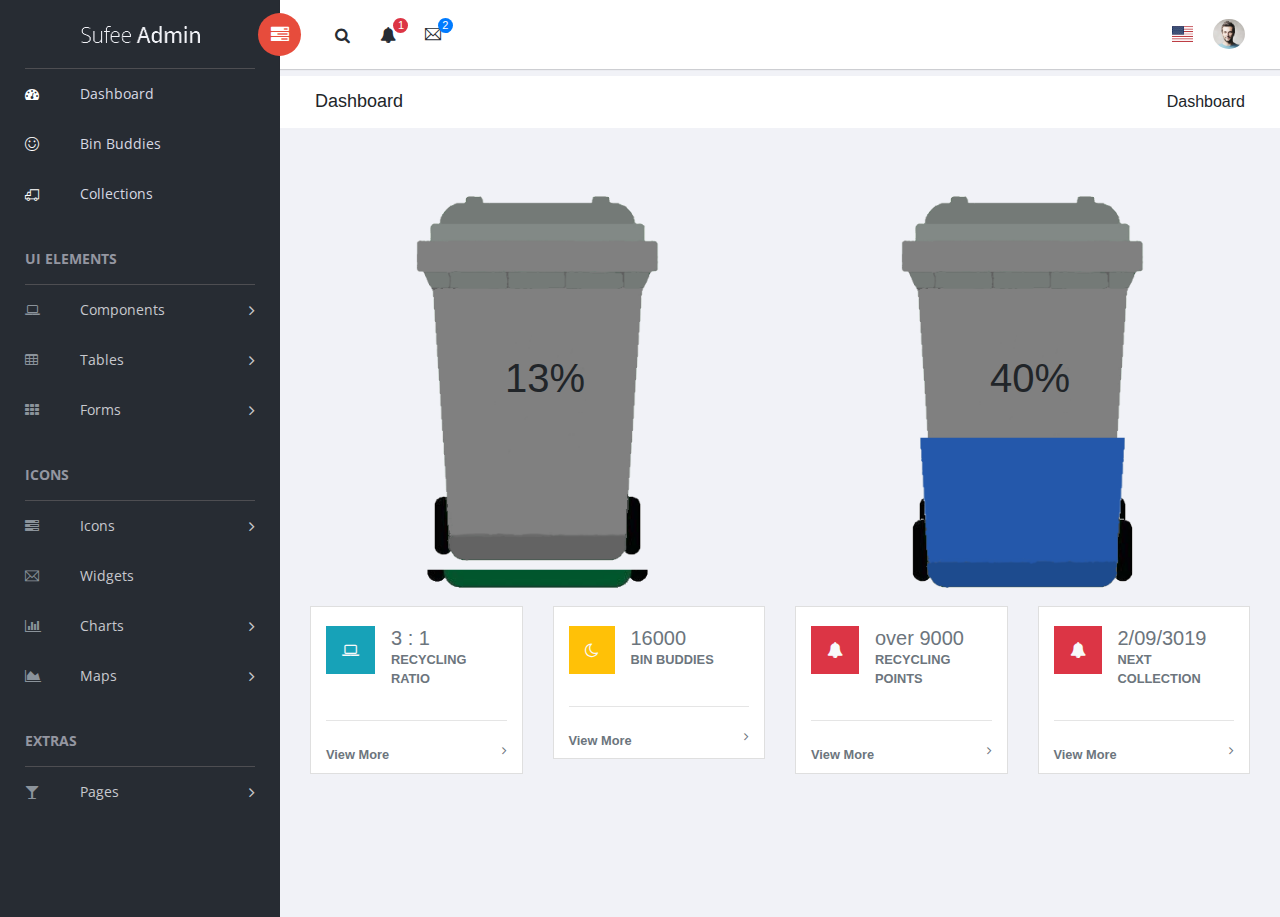
==== commit 38c43ae7: "animagions complete" ====
--- a/sufee-admin-dashboard-master/index.html
+++ b/sufee-admin-dashboard-master/index.html
@@ -52,6 +52,9 @@
                 <ul class="nav navbar-nav">
                     <li class="active">
                         <a href="index.html"> <i class="menu-icon fa fa-dashboard"></i>Dashboard </a>
+                        <a href="binbuddies.html"> <i class="menu-icon ti-face-smile"></i>Bin Buddies </a>
+                        <a href="collections.html"> <i class="menu-icon ti-truck"></i>Collections </a>
+
                     </li>
                     <h3 class="menu-title">UI elements</h3><!-- /.menu-title -->
                     <li class="menu-item-has-children dropdown">
@@ -287,8 +290,8 @@
                     <div class="overlay-parent" id="image-overlay1">
                         <img class="bin-image-overlay" src="assets/mb-assets/bin-green.png"/>
                     </div>
-                    <h1 class="bin-elements bin-text" id="bin-text1">420%</h1>
-                </div>
+                        <h1 class="bin-elements bin-text" id="bin-text1">0%</h1>
+                    </div>
 
                 <!-- /# card -->
             </div>
@@ -298,17 +301,78 @@
                     <div class="overlay-parent" id="image-overlay2">
                         <img class="bin-image-overlay" src="assets/mb-assets/bin-blue.png"/>
                     </div>
-                    <h1 class="bin-elements bin-text" id="bin-text2">420%</h1>
-                </div>
-            </div>
-            <div class="col-lg-12" style="margin-top: 20px">
-                <h1 style="text-align:center; font-size: 72px;" id="ratio">1:3</h1>
-            </div>
-            <div class="col-lg-12" style="margin-top: 60px">
-                 <h1 style="text-align:center; font-size: 72px;">Next Collection: ____</h1>
-            </div>
-
-
+                    <h1 class="bin-elements bin-text" id="bin-text2">0%</h1>
+                </div>
+            </div>
+                <!--/.col-->
+            <div class="col-6 col-lg-3">
+                <div class="card">
+                    <div class="card-body">
+                        <div class="clearfix">
+                            <i class="fa fa-laptop bg-info p-3 font-2xl mr-3 float-left text-light"></i>
+                            <div class="h5 text-secondary mb-0 mt-1">3 : 1</div>
+                            <div class="text-muted text-uppercase font-weight-bold font-xs small">Recycling Ratio</div>
+                        </div>
+                        <div class="b-b-1 pt-3"></div>
+                        <hr>
+                        <div class="more-info pt-2" style="margin-bottom:-10px;">
+                            <a class="font-weight-bold font-xs btn-block text-muted small" href="#">View More <i class="fa fa-angle-right float-right font-lg"></i></a>
+                        </div>
+                    </div>
+                </div>
+            </div>
+            <!--/.col-->
+            <div class="col-6 col-lg-3">
+                <div class="card">
+                    <div class="card-body">
+                        <div class="clearfix">
+                            <i class="fa fa-moon-o bg-warning p-3 font-2xl mr-3 float-left text-light"></i>
+                            <div class="h5 text-secondary mb-0 mt-1">16000</div>
+                            <div class="text-muted text-uppercase font-weight-bold font-xs small">Bin Buddies</div>
+                        </div>
+                        <div class="b-b-1 pt-3"></div>
+                        <hr>
+                        <div class="more-info pt-2" style="margin-bottom:-10px;">
+                            <a class="font-weight-bold font-xs btn-block text-muted small" href="#">View More <i class="fa fa-angle-right float-right font-lg"></i></a>
+                        </div>
+                    </div>
+                </div>
+            </div>
+            <!--/.col-->
+            <div class="col-6 col-lg-3">
+                <div class="card">
+                    <div class="card-body">
+                        <div class="clearfix">
+                            <i class="fa fa-bell bg-danger p-3 font-2xl mr-3 float-left text-light"></i>
+                            <div class="h5 text-secondary mb-0 mt-1">over 9000</div>
+                            <div class="text-muted text-uppercase font-weight-bold font-xs small">Recycling Points</div>
+                        </div>
+                        <div class="b-b-1 pt-3"></div>
+                        <hr>
+                        <div class="more-info pt-2" style="margin-bottom:-10px;">
+                            <a class="font-weight-bold font-xs btn-block text-muted small" href="#">View More <i class="fa fa-angle-right float-right font-lg"></i></a>
+                        </div>
+                    </div>
+                </div>
+            </div>
+
+            <div class="col-6 col-lg-3">
+                <div class="card">
+                    <div class="card-body">
+                        <div class="clearfix">
+                            <i class="fa fa-bell bg-danger p-3 font-2xl mr-3 float-left text-light"></i>
+                            <div class="h5 text-secondary mb-0 mt-1">2/09/3019</div>
+                            <div class="text-muted text-uppercase font-weight-bold font-xs small">Next Collection</div>
+                        </div>
+                        <div class="b-b-1 pt-3"></div>
+                        <hr>
+                        <div class="more-info pt-2" style="margin-bottom:-10px;">
+                            <a class="font-weight-bold font-xs btn-block text-muted small" href="#">View More <i class="fa fa-angle-right float-right font-lg"></i></a>
+                        </div>
+                    </div>
+                </div>
+            </div>
+    <!--/.col-->
         </div> <!-- .content -->
     </div><!-- /#right-panel -->
 
--- a/sufee-admin-dashboard-master/assets/css/mybin.css
+++ b/sufee-admin-dashboard-master/assets/css/mybin.css
@@ -6,11 +6,6 @@
     grid-column: 1;
     grid-row: 1;
 }
-
-/*.bin-text {*/
-/*    text-align: center;*/
-/*    vertical-align: middle;*/
-/*}*/
 
 .bin-text {
     position: absolute;
@@ -24,6 +19,7 @@
     margin-left: auto;
     margin-right: auto;
     z-index: -1;
+
 }
 
 /*.bin-image-overlay {*/
@@ -46,6 +42,8 @@
     top: 0;
     margin-left: auto;
     margin-right: auto;
+    margin-top: 0;
     overflow: hidden;
-    height: 50%;
+    clip-path: inset(100% 0% 0% 0%)
+
 }
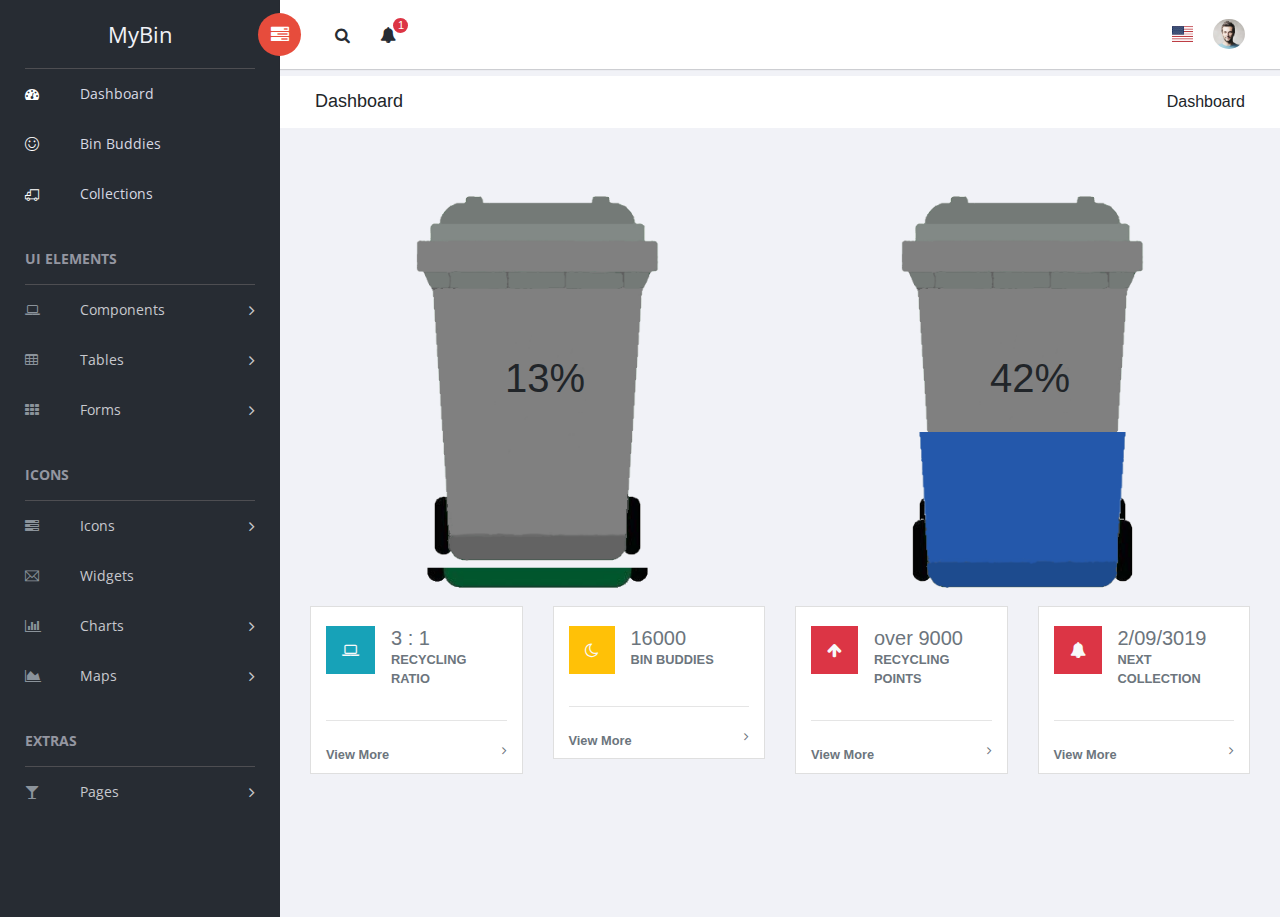
==== commit 2de26920: "done collections and bin buddies" ====
--- a/sufee-admin-dashboard-master/index.html
+++ b/sufee-admin-dashboard-master/index.html
@@ -10,11 +10,10 @@
     <meta charset="utf-8">
     <meta http-equiv="X-UA-Compatible" content="IE=edge">
     <title>Sufee Admin - HTML5 Admin Template</title>
-    <meta name="description" content="Sufee Admin - HTML5 Admin Template">
+    <meta name="description" content="myBin">
     <meta name="viewport" content="width=device-width, initial-scale=1">
 
     <link rel="apple-touch-icon" href="apple-icon.png">
-    <link rel="shortcut icon" href="favicon.ico">
 
     <link rel="stylesheet" href="vendors/bootstrap/dist/css/bootstrap.min.css">
     <link rel="stylesheet" href="vendors/font-awesome/css/font-awesome.min.css">
@@ -44,8 +43,8 @@
                 <button class="navbar-toggler" type="button" data-toggle="collapse" data-target="#main-menu" aria-controls="main-menu" aria-expanded="false" aria-label="Toggle navigation">
                     <i class="fa fa-bars"></i>
                 </button>
-                <a class="navbar-brand" href="./"><img src="images/logo.png" alt="Logo"></a>
-                <a class="navbar-brand hidden" href="./"><img src="images/logo2.png" alt="Logo"></a>
+                <a class="navbar-brand" href="./">myBin</a>
+                <a class="navbar-brand hidden" href="./">mB</a>
             </div>
 
             <div id="main-menu" class="main-menu collapse navbar-collapse">
@@ -155,68 +154,25 @@
                         <div class="dropdown for-notification">
                             <button class="btn btn-secondary dropdown-toggle" type="button" id="notification" data-toggle="dropdown" aria-haspopup="true" aria-expanded="false">
                                 <i class="fa fa-bell"></i>
-                                <span class="count bg-danger">5</span>
+                                <span class="count bg-danger">3</span>
                             </button>
                             <div class="dropdown-menu" aria-labelledby="notification">
-                                <p class="red">You have 3 Notification</p>
-                                <a class="dropdown-item media bg-flat-color-1" href="#">
+                                <a class="dropdown-item media" href="#">
                                 <i class="fa fa-check"></i>
-                                <p>Server #1 overloaded.</p>
+                                <p>Your bin has been collected!</p>
                             </a>
-                                <a class="dropdown-item media bg-flat-color-4" href="#">
+                                <a class="dropdown-item media" href="#">
                                 <i class="fa fa-info"></i>
-                                <p>Server #2 overloaded.</p>
+                                <p>John Doe wants to share bins with you</p>
                             </a>
-                                <a class="dropdown-item media bg-flat-color-5" href="#">
+                                <a class="dropdown-item media" href="#">
                                 <i class="fa fa-warning"></i>
-                                <p>Server #3 overloaded.</p>
+                                <p>You have 3 new bin buddy requests</p>
                             </a>
                             </div>
                         </div>
 
-                        <div class="dropdown for-message">
-                            <button class="btn btn-secondary dropdown-toggle" type="button"
-                                id="message"
-                                data-toggle="dropdown" aria-haspopup="true" aria-expanded="false">
-                                <i class="ti-email"></i>
-                                <span class="count bg-primary">9</span>
-                            </button>
-                            <div class="dropdown-menu" aria-labelledby="message">
-                                <p class="red">You have 4 Mails</p>
-                                <a class="dropdown-item media bg-flat-color-1" href="#">
-                                <span class="photo media-left"><img alt="avatar" src="images/avatar/1.jpg"></span>
-                                <span class="message media-body">
-                                    <span class="name float-left">Jonathan Smith</span>
-                                    <span class="time float-right">Just now</span>
-                                        <p>Hello, this is an example msg</p>
-                                </span>
-                            </a>
-                                <a class="dropdown-item media bg-flat-color-4" href="#">
-                                <span class="photo media-left"><img alt="avatar" src="images/avatar/2.jpg"></span>
-                                <span class="message media-body">
-                                    <span class="name float-left">Jack Sanders</span>
-                                    <span class="time float-right">5 minutes ago</span>
-                                        <p>Lorem ipsum dolor sit amet, consectetur</p>
-                                </span>
-                            </a>
-                                <a class="dropdown-item media bg-flat-color-5" href="#">
-                                <span class="photo media-left"><img alt="avatar" src="images/avatar/3.jpg"></span>
-                                <span class="message media-body">
-                                    <span class="name float-left">Cheryl Wheeler</span>
-                                    <span class="time float-right">10 minutes ago</span>
-                                        <p>Hello, this is an example msg</p>
-                                </span>
-                            </a>
-                                <a class="dropdown-item media bg-flat-color-3" href="#">
-                                <span class="photo media-left"><img alt="avatar" src="images/avatar/4.jpg"></span>
-                                <span class="message media-body">
-                                    <span class="name float-left">Rachel Santos</span>
-                                    <span class="time float-right">15 minutes ago</span>
-                                        <p>Lorem ipsum dolor sit amet, consectetur</p>
-                                </span>
-                            </a>
-                            </div>
-                        </div>
+
                     </div>
                 </div>
 
@@ -283,96 +239,97 @@
         </div>
 
         <div class="content mt-3">
-
-            <div class="col-xl-6 bin-wrapper">
-                <div class="bin-elements">
-                    <img class="bin-image" src="assets/mb-assets/bin-transparent.png"/>
-                    <div class="overlay-parent" id="image-overlay1">
-                        <img class="bin-image-overlay" src="assets/mb-assets/bin-green.png"/>
-                    </div>
-                        <h1 class="bin-elements bin-text" id="bin-text1">0%</h1>
-                    </div>
-
-                <!-- /# card -->
-            </div>
-            <div class="col-xl-6 bin-wrapper">
-                <div class="bin-elements">
-                    <img class="bin-image" src="assets/mb-assets/bin-transparent.png"/>
-                    <div class="overlay-parent" id="image-overlay2">
-                        <img class="bin-image-overlay" src="assets/mb-assets/bin-blue.png"/>
-                    </div>
-                    <h1 class="bin-elements bin-text" id="bin-text2">0%</h1>
-                </div>
-            </div>
+            <div class="animated fadeIn">
+                <div class="col-xl-6 bin-wrapper">
+                    <div class="bin-elements">
+                        <img class="bin-image" src="assets/mb-assets/bin-transparent.png"/>
+                        <div class="overlay-parent" id="image-overlay1">
+                            <img class="bin-image-overlay" src="assets/mb-assets/bin-green.png"/>
+                        </div>
+                            <h1 class="bin-elements bin-text" id="bin-text1"></h1>
+                        </div>
+
+                    <!-- /# card -->
+                </div>
+                <div class="col-xl-6 bin-wrapper">
+                    <div class="bin-elements">
+                        <img class="bin-image" src="assets/mb-assets/bin-transparent.png"/>
+                        <div class="overlay-parent" id="image-overlay2">
+                            <img class="bin-image-overlay" src="assets/mb-assets/bin-blue.png"/>
+                        </div>
+                        <h1 class="bin-elements bin-text" id="bin-text2"></h1>
+                    </div>
+                </div>
+                    <!--/.col-->
+                <div class="col-6 col-lg-3">
+                    <div class="card">
+                        <div class="card-body">
+                            <div class="clearfix">
+                                <i class="fa fa-laptop bg-info p-3 font-2xl mr-3 float-left text-light"></i>
+                                <div class="h5 text-secondary mb-0 mt-1">3 : 1</div>
+                                <div class="text-muted text-uppercase font-weight-bold font-xs small">Recycling Ratio</div>
+                            </div>
+                            <div class="b-b-1 pt-3"></div>
+                            <hr>
+                            <div class="more-info pt-2" style="margin-bottom:-10px;">
+                                <a class="font-weight-bold font-xs btn-block text-muted small" href="#">View More <i class="fa fa-angle-right float-right font-lg"></i></a>
+                            </div>
+                        </div>
+                    </div>
+                </div>
                 <!--/.col-->
-            <div class="col-6 col-lg-3">
-                <div class="card">
-                    <div class="card-body">
-                        <div class="clearfix">
-                            <i class="fa fa-laptop bg-info p-3 font-2xl mr-3 float-left text-light"></i>
-                            <div class="h5 text-secondary mb-0 mt-1">3 : 1</div>
-                            <div class="text-muted text-uppercase font-weight-bold font-xs small">Recycling Ratio</div>
-                        </div>
-                        <div class="b-b-1 pt-3"></div>
-                        <hr>
-                        <div class="more-info pt-2" style="margin-bottom:-10px;">
-                            <a class="font-weight-bold font-xs btn-block text-muted small" href="#">View More <i class="fa fa-angle-right float-right font-lg"></i></a>
-                        </div>
-                    </div>
-                </div>
-            </div>
-            <!--/.col-->
-            <div class="col-6 col-lg-3">
-                <div class="card">
-                    <div class="card-body">
-                        <div class="clearfix">
-                            <i class="fa fa-moon-o bg-warning p-3 font-2xl mr-3 float-left text-light"></i>
-                            <div class="h5 text-secondary mb-0 mt-1">16000</div>
-                            <div class="text-muted text-uppercase font-weight-bold font-xs small">Bin Buddies</div>
-                        </div>
-                        <div class="b-b-1 pt-3"></div>
-                        <hr>
-                        <div class="more-info pt-2" style="margin-bottom:-10px;">
-                            <a class="font-weight-bold font-xs btn-block text-muted small" href="#">View More <i class="fa fa-angle-right float-right font-lg"></i></a>
-                        </div>
-                    </div>
-                </div>
-            </div>
-            <!--/.col-->
-            <div class="col-6 col-lg-3">
-                <div class="card">
-                    <div class="card-body">
-                        <div class="clearfix">
-                            <i class="fa fa-bell bg-danger p-3 font-2xl mr-3 float-left text-light"></i>
-                            <div class="h5 text-secondary mb-0 mt-1">over 9000</div>
-                            <div class="text-muted text-uppercase font-weight-bold font-xs small">Recycling Points</div>
-                        </div>
-                        <div class="b-b-1 pt-3"></div>
-                        <hr>
-                        <div class="more-info pt-2" style="margin-bottom:-10px;">
-                            <a class="font-weight-bold font-xs btn-block text-muted small" href="#">View More <i class="fa fa-angle-right float-right font-lg"></i></a>
-                        </div>
-                    </div>
-                </div>
-            </div>
-
-            <div class="col-6 col-lg-3">
-                <div class="card">
-                    <div class="card-body">
-                        <div class="clearfix">
-                            <i class="fa fa-bell bg-danger p-3 font-2xl mr-3 float-left text-light"></i>
-                            <div class="h5 text-secondary mb-0 mt-1">2/09/3019</div>
-                            <div class="text-muted text-uppercase font-weight-bold font-xs small">Next Collection</div>
-                        </div>
-                        <div class="b-b-1 pt-3"></div>
-                        <hr>
-                        <div class="more-info pt-2" style="margin-bottom:-10px;">
-                            <a class="font-weight-bold font-xs btn-block text-muted small" href="#">View More <i class="fa fa-angle-right float-right font-lg"></i></a>
-                        </div>
-                    </div>
-                </div>
-            </div>
-    <!--/.col-->
+                <div class="col-6 col-lg-3">
+                    <div class="card">
+                        <div class="card-body">
+                            <div class="clearfix">
+                                <i class="fa fa-moon-o bg-warning p-3 font-2xl mr-3 float-left text-light"></i>
+                                <div class="h5 text-secondary mb-0 mt-1">16000</div>
+                                <div class="text-muted text-uppercase font-weight-bold font-xs small">Bin Buddies</div>
+                            </div>
+                            <div class="b-b-1 pt-3"></div>
+                            <hr>
+                            <div class="more-info pt-2" style="margin-bottom:-10px;">
+                                <a class="font-weight-bold font-xs btn-block text-muted small" href="#">View More <i class="fa fa-angle-right float-right font-lg"></i></a>
+                            </div>
+                        </div>
+                    </div>
+                </div>
+                <!--/.col-->
+                <div class="col-6 col-lg-3">
+                    <div class="card">
+                        <div class="card-body">
+                            <div class="clearfix">
+                                <i class="fa  fa-arrow-up bg-danger p-3 font-2xl mr-3 float-left text-light"></i>
+                                <div class="h5 text-secondary mb-0 mt-1">over 9000</div>
+                                <div class="text-muted text-uppercase font-weight-bold font-xs small">Recycling Points</div>
+                            </div>
+                            <div class="b-b-1 pt-3"></div>
+                            <hr>
+                            <div class="more-info pt-2" style="margin-bottom:-10px;">
+                                <a class="font-weight-bold font-xs btn-block text-muted small" href="#">View More <i class="fa fa-angle-right float-right font-lg"></i></a>
+                            </div>
+                        </div>
+                    </div>
+                </div>
+
+                <div class="col-6 col-lg-3">
+                    <div class="card">
+                        <div class="card-body">
+                            <div class="clearfix">
+                                <i class="fa fa-bell bg-danger p-3 font-2xl mr-3 float-left text-light"></i>
+                                <div class="h5 text-secondary mb-0 mt-1">2/09/3019</div>
+                                <div class="text-muted text-uppercase font-weight-bold font-xs small">Next Collection</div>
+                            </div>
+                            <div class="b-b-1 pt-3"></div>
+                            <hr>
+                            <div class="more-info pt-2" style="margin-bottom:-10px;">
+                                <a class="font-weight-bold font-xs btn-block text-muted small" href="#">View More <i class="fa fa-angle-right float-right font-lg"></i></a>
+                            </div>
+                        </div>
+                    </div>
+                </div>
+            </div>
+        <!--/.col-->
         </div> <!-- .content -->
     </div><!-- /#right-panel -->
 
--- a/sufee-admin-dashboard-master/assets/css/mybin.css
+++ b/sufee-admin-dashboard-master/assets/css/mybin.css
@@ -42,8 +42,18 @@
     top: 0;
     margin-left: auto;
     margin-right: auto;
-    margin-top: 0;
     overflow: hidden;
-    clip-path: inset(100% 0% 0% 0%)
+    clip-path: inset(20% 0% 0% 0%)
 
 }
+
+.image-parent {
+    position: absolute;
+    left: 0;
+    right: 0;
+    top: 0;
+    margin-left: auto;
+    margin-right: auto;
+    overflow: hidden;
+
+}
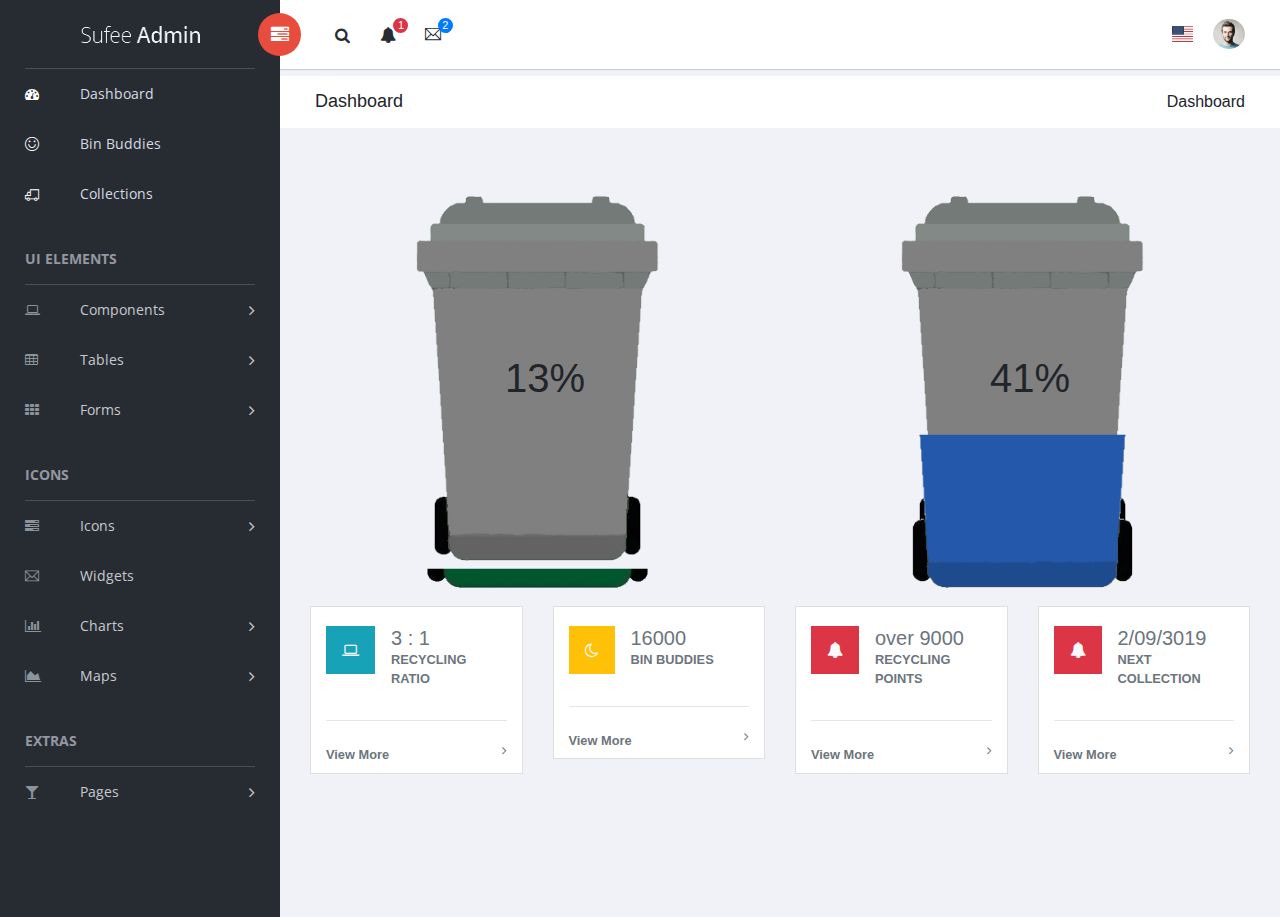
==== commit 0512140f: "Merge pull request #4 from Shrub24/animations" ====
--- a/sufee-admin-dashboard-master/index.html
+++ b/sufee-admin-dashboard-master/index.html
@@ -10,10 +10,11 @@
     <meta charset="utf-8">
     <meta http-equiv="X-UA-Compatible" content="IE=edge">
     <title>Sufee Admin - HTML5 Admin Template</title>
-    <meta name="description" content="myBin">
+    <meta name="description" content="Sufee Admin - HTML5 Admin Template">
     <meta name="viewport" content="width=device-width, initial-scale=1">
 
     <link rel="apple-touch-icon" href="apple-icon.png">
+    <link rel="shortcut icon" href="favicon.ico">
 
     <link rel="stylesheet" href="vendors/bootstrap/dist/css/bootstrap.min.css">
     <link rel="stylesheet" href="vendors/font-awesome/css/font-awesome.min.css">
@@ -43,8 +44,8 @@
                 <button class="navbar-toggler" type="button" data-toggle="collapse" data-target="#main-menu" aria-controls="main-menu" aria-expanded="false" aria-label="Toggle navigation">
                     <i class="fa fa-bars"></i>
                 </button>
-                <a class="navbar-brand" href="./">myBin</a>
-                <a class="navbar-brand hidden" href="./">mB</a>
+                <a class="navbar-brand" href="./"><img src="images/logo.png" alt="Logo"></a>
+                <a class="navbar-brand hidden" href="./"><img src="images/logo2.png" alt="Logo"></a>
             </div>
 
             <div id="main-menu" class="main-menu collapse navbar-collapse">
@@ -154,25 +155,68 @@
                         <div class="dropdown for-notification">
                             <button class="btn btn-secondary dropdown-toggle" type="button" id="notification" data-toggle="dropdown" aria-haspopup="true" aria-expanded="false">
                                 <i class="fa fa-bell"></i>
-                                <span class="count bg-danger">3</span>
+                                <span class="count bg-danger">5</span>
                             </button>
                             <div class="dropdown-menu" aria-labelledby="notification">
-                                <a class="dropdown-item media" href="#">
+                                <p class="red">You have 3 Notification</p>
+                                <a class="dropdown-item media bg-flat-color-1" href="#">
                                 <i class="fa fa-check"></i>
-                                <p>Your bin has been collected!</p>
-                            </a>
-                                <a class="dropdown-item media" href="#">
+                                <p>Server #1 overloaded.</p>
+                            </a>
+                                <a class="dropdown-item media bg-flat-color-4" href="#">
                                 <i class="fa fa-info"></i>
-                                <p>John Doe wants to share bins with you</p>
-                            </a>
-                                <a class="dropdown-item media" href="#">
+                                <p>Server #2 overloaded.</p>
+                            </a>
+                                <a class="dropdown-item media bg-flat-color-5" href="#">
                                 <i class="fa fa-warning"></i>
-                                <p>You have 3 new bin buddy requests</p>
-                            </a>
-                            </div>
-                        </div>
-
-
+                                <p>Server #3 overloaded.</p>
+                            </a>
+                            </div>
+                        </div>
+
+                        <div class="dropdown for-message">
+                            <button class="btn btn-secondary dropdown-toggle" type="button"
+                                id="message"
+                                data-toggle="dropdown" aria-haspopup="true" aria-expanded="false">
+                                <i class="ti-email"></i>
+                                <span class="count bg-primary">9</span>
+                            </button>
+                            <div class="dropdown-menu" aria-labelledby="message">
+                                <p class="red">You have 4 Mails</p>
+                                <a class="dropdown-item media bg-flat-color-1" href="#">
+                                <span class="photo media-left"><img alt="avatar" src="images/avatar/1.jpg"></span>
+                                <span class="message media-body">
+                                    <span class="name float-left">Jonathan Smith</span>
+                                    <span class="time float-right">Just now</span>
+                                        <p>Hello, this is an example msg</p>
+                                </span>
+                            </a>
+                                <a class="dropdown-item media bg-flat-color-4" href="#">
+                                <span class="photo media-left"><img alt="avatar" src="images/avatar/2.jpg"></span>
+                                <span class="message media-body">
+                                    <span class="name float-left">Jack Sanders</span>
+                                    <span class="time float-right">5 minutes ago</span>
+                                        <p>Lorem ipsum dolor sit amet, consectetur</p>
+                                </span>
+                            </a>
+                                <a class="dropdown-item media bg-flat-color-5" href="#">
+                                <span class="photo media-left"><img alt="avatar" src="images/avatar/3.jpg"></span>
+                                <span class="message media-body">
+                                    <span class="name float-left">Cheryl Wheeler</span>
+                                    <span class="time float-right">10 minutes ago</span>
+                                        <p>Hello, this is an example msg</p>
+                                </span>
+                            </a>
+                                <a class="dropdown-item media bg-flat-color-3" href="#">
+                                <span class="photo media-left"><img alt="avatar" src="images/avatar/4.jpg"></span>
+                                <span class="message media-body">
+                                    <span class="name float-left">Rachel Santos</span>
+                                    <span class="time float-right">15 minutes ago</span>
+                                        <p>Lorem ipsum dolor sit amet, consectetur</p>
+                                </span>
+                            </a>
+                            </div>
+                        </div>
                     </div>
                 </div>
 
@@ -239,97 +283,96 @@
         </div>
 
         <div class="content mt-3">
-            <div class="animated fadeIn">
-                <div class="col-xl-6 bin-wrapper">
-                    <div class="bin-elements">
-                        <img class="bin-image" src="assets/mb-assets/bin-transparent.png"/>
-                        <div class="overlay-parent" id="image-overlay1">
-                            <img class="bin-image-overlay" src="assets/mb-assets/bin-green.png"/>
-                        </div>
-                            <h1 class="bin-elements bin-text" id="bin-text1"></h1>
-                        </div>
-
-                    <!-- /# card -->
-                </div>
-                <div class="col-xl-6 bin-wrapper">
-                    <div class="bin-elements">
-                        <img class="bin-image" src="assets/mb-assets/bin-transparent.png"/>
-                        <div class="overlay-parent" id="image-overlay2">
-                            <img class="bin-image-overlay" src="assets/mb-assets/bin-blue.png"/>
-                        </div>
-                        <h1 class="bin-elements bin-text" id="bin-text2"></h1>
-                    </div>
-                </div>
-                    <!--/.col-->
-                <div class="col-6 col-lg-3">
-                    <div class="card">
-                        <div class="card-body">
-                            <div class="clearfix">
-                                <i class="fa fa-laptop bg-info p-3 font-2xl mr-3 float-left text-light"></i>
-                                <div class="h5 text-secondary mb-0 mt-1">3 : 1</div>
-                                <div class="text-muted text-uppercase font-weight-bold font-xs small">Recycling Ratio</div>
-                            </div>
-                            <div class="b-b-1 pt-3"></div>
-                            <hr>
-                            <div class="more-info pt-2" style="margin-bottom:-10px;">
-                                <a class="font-weight-bold font-xs btn-block text-muted small" href="#">View More <i class="fa fa-angle-right float-right font-lg"></i></a>
-                            </div>
-                        </div>
-                    </div>
-                </div>
+
+            <div class="col-xl-6 bin-wrapper">
+                <div class="bin-elements">
+                    <img class="bin-image" src="assets/mb-assets/bin-transparent.png"/>
+                    <div class="overlay-parent" id="image-overlay1">
+                        <img class="bin-image-overlay" src="assets/mb-assets/bin-green.png"/>
+                    </div>
+                        <h1 class="bin-elements bin-text" id="bin-text1">0%</h1>
+                    </div>
+
+                <!-- /# card -->
+            </div>
+            <div class="col-xl-6 bin-wrapper">
+                <div class="bin-elements">
+                    <img class="bin-image" src="assets/mb-assets/bin-transparent.png"/>
+                    <div class="overlay-parent" id="image-overlay2">
+                        <img class="bin-image-overlay" src="assets/mb-assets/bin-blue.png"/>
+                    </div>
+                    <h1 class="bin-elements bin-text" id="bin-text2">0%</h1>
+                </div>
+            </div>
                 <!--/.col-->
-                <div class="col-6 col-lg-3">
-                    <div class="card">
-                        <div class="card-body">
-                            <div class="clearfix">
-                                <i class="fa fa-moon-o bg-warning p-3 font-2xl mr-3 float-left text-light"></i>
-                                <div class="h5 text-secondary mb-0 mt-1">16000</div>
-                                <div class="text-muted text-uppercase font-weight-bold font-xs small">Bin Buddies</div>
-                            </div>
-                            <div class="b-b-1 pt-3"></div>
-                            <hr>
-                            <div class="more-info pt-2" style="margin-bottom:-10px;">
-                                <a class="font-weight-bold font-xs btn-block text-muted small" href="#">View More <i class="fa fa-angle-right float-right font-lg"></i></a>
-                            </div>
-                        </div>
-                    </div>
-                </div>
-                <!--/.col-->
-                <div class="col-6 col-lg-3">
-                    <div class="card">
-                        <div class="card-body">
-                            <div class="clearfix">
-                                <i class="fa  fa-arrow-up bg-danger p-3 font-2xl mr-3 float-left text-light"></i>
-                                <div class="h5 text-secondary mb-0 mt-1">over 9000</div>
-                                <div class="text-muted text-uppercase font-weight-bold font-xs small">Recycling Points</div>
-                            </div>
-                            <div class="b-b-1 pt-3"></div>
-                            <hr>
-                            <div class="more-info pt-2" style="margin-bottom:-10px;">
-                                <a class="font-weight-bold font-xs btn-block text-muted small" href="#">View More <i class="fa fa-angle-right float-right font-lg"></i></a>
-                            </div>
-                        </div>
-                    </div>
-                </div>
-
-                <div class="col-6 col-lg-3">
-                    <div class="card">
-                        <div class="card-body">
-                            <div class="clearfix">
-                                <i class="fa fa-bell bg-danger p-3 font-2xl mr-3 float-left text-light"></i>
-                                <div class="h5 text-secondary mb-0 mt-1">2/09/3019</div>
-                                <div class="text-muted text-uppercase font-weight-bold font-xs small">Next Collection</div>
-                            </div>
-                            <div class="b-b-1 pt-3"></div>
-                            <hr>
-                            <div class="more-info pt-2" style="margin-bottom:-10px;">
-                                <a class="font-weight-bold font-xs btn-block text-muted small" href="#">View More <i class="fa fa-angle-right float-right font-lg"></i></a>
-                            </div>
-                        </div>
-                    </div>
-                </div>
-            </div>
-        <!--/.col-->
+            <div class="col-6 col-lg-3">
+                <div class="card">
+                    <div class="card-body">
+                        <div class="clearfix">
+                            <i class="fa fa-laptop bg-info p-3 font-2xl mr-3 float-left text-light"></i>
+                            <div class="h5 text-secondary mb-0 mt-1">3 : 1</div>
+                            <div class="text-muted text-uppercase font-weight-bold font-xs small">Recycling Ratio</div>
+                        </div>
+                        <div class="b-b-1 pt-3"></div>
+                        <hr>
+                        <div class="more-info pt-2" style="margin-bottom:-10px;">
+                            <a class="font-weight-bold font-xs btn-block text-muted small" href="#">View More <i class="fa fa-angle-right float-right font-lg"></i></a>
+                        </div>
+                    </div>
+                </div>
+            </div>
+            <!--/.col-->
+            <div class="col-6 col-lg-3">
+                <div class="card">
+                    <div class="card-body">
+                        <div class="clearfix">
+                            <i class="fa fa-moon-o bg-warning p-3 font-2xl mr-3 float-left text-light"></i>
+                            <div class="h5 text-secondary mb-0 mt-1">16000</div>
+                            <div class="text-muted text-uppercase font-weight-bold font-xs small">Bin Buddies</div>
+                        </div>
+                        <div class="b-b-1 pt-3"></div>
+                        <hr>
+                        <div class="more-info pt-2" style="margin-bottom:-10px;">
+                            <a class="font-weight-bold font-xs btn-block text-muted small" href="#">View More <i class="fa fa-angle-right float-right font-lg"></i></a>
+                        </div>
+                    </div>
+                </div>
+            </div>
+            <!--/.col-->
+            <div class="col-6 col-lg-3">
+                <div class="card">
+                    <div class="card-body">
+                        <div class="clearfix">
+                            <i class="fa fa-bell bg-danger p-3 font-2xl mr-3 float-left text-light"></i>
+                            <div class="h5 text-secondary mb-0 mt-1">over 9000</div>
+                            <div class="text-muted text-uppercase font-weight-bold font-xs small">Recycling Points</div>
+                        </div>
+                        <div class="b-b-1 pt-3"></div>
+                        <hr>
+                        <div class="more-info pt-2" style="margin-bottom:-10px;">
+                            <a class="font-weight-bold font-xs btn-block text-muted small" href="#">View More <i class="fa fa-angle-right float-right font-lg"></i></a>
+                        </div>
+                    </div>
+                </div>
+            </div>
+
+            <div class="col-6 col-lg-3">
+                <div class="card">
+                    <div class="card-body">
+                        <div class="clearfix">
+                            <i class="fa fa-bell bg-danger p-3 font-2xl mr-3 float-left text-light"></i>
+                            <div class="h5 text-secondary mb-0 mt-1">2/09/3019</div>
+                            <div class="text-muted text-uppercase font-weight-bold font-xs small">Next Collection</div>
+                        </div>
+                        <div class="b-b-1 pt-3"></div>
+                        <hr>
+                        <div class="more-info pt-2" style="margin-bottom:-10px;">
+                            <a class="font-weight-bold font-xs btn-block text-muted small" href="#">View More <i class="fa fa-angle-right float-right font-lg"></i></a>
+                        </div>
+                    </div>
+                </div>
+            </div>
+    <!--/.col-->
         </div> <!-- .content -->
     </div><!-- /#right-panel -->
 
--- a/sufee-admin-dashboard-master/assets/css/mybin.css
+++ b/sufee-admin-dashboard-master/assets/css/mybin.css
@@ -42,18 +42,8 @@
     top: 0;
     margin-left: auto;
     margin-right: auto;
+    margin-top: 0;
     overflow: hidden;
-    clip-path: inset(20% 0% 0% 0%)
+    clip-path: inset(100% 0% 0% 0%)
 
 }
-
-.image-parent {
-    position: absolute;
-    left: 0;
-    right: 0;
-    top: 0;
-    margin-left: auto;
-    margin-right: auto;
-    overflow: hidden;
-
-}
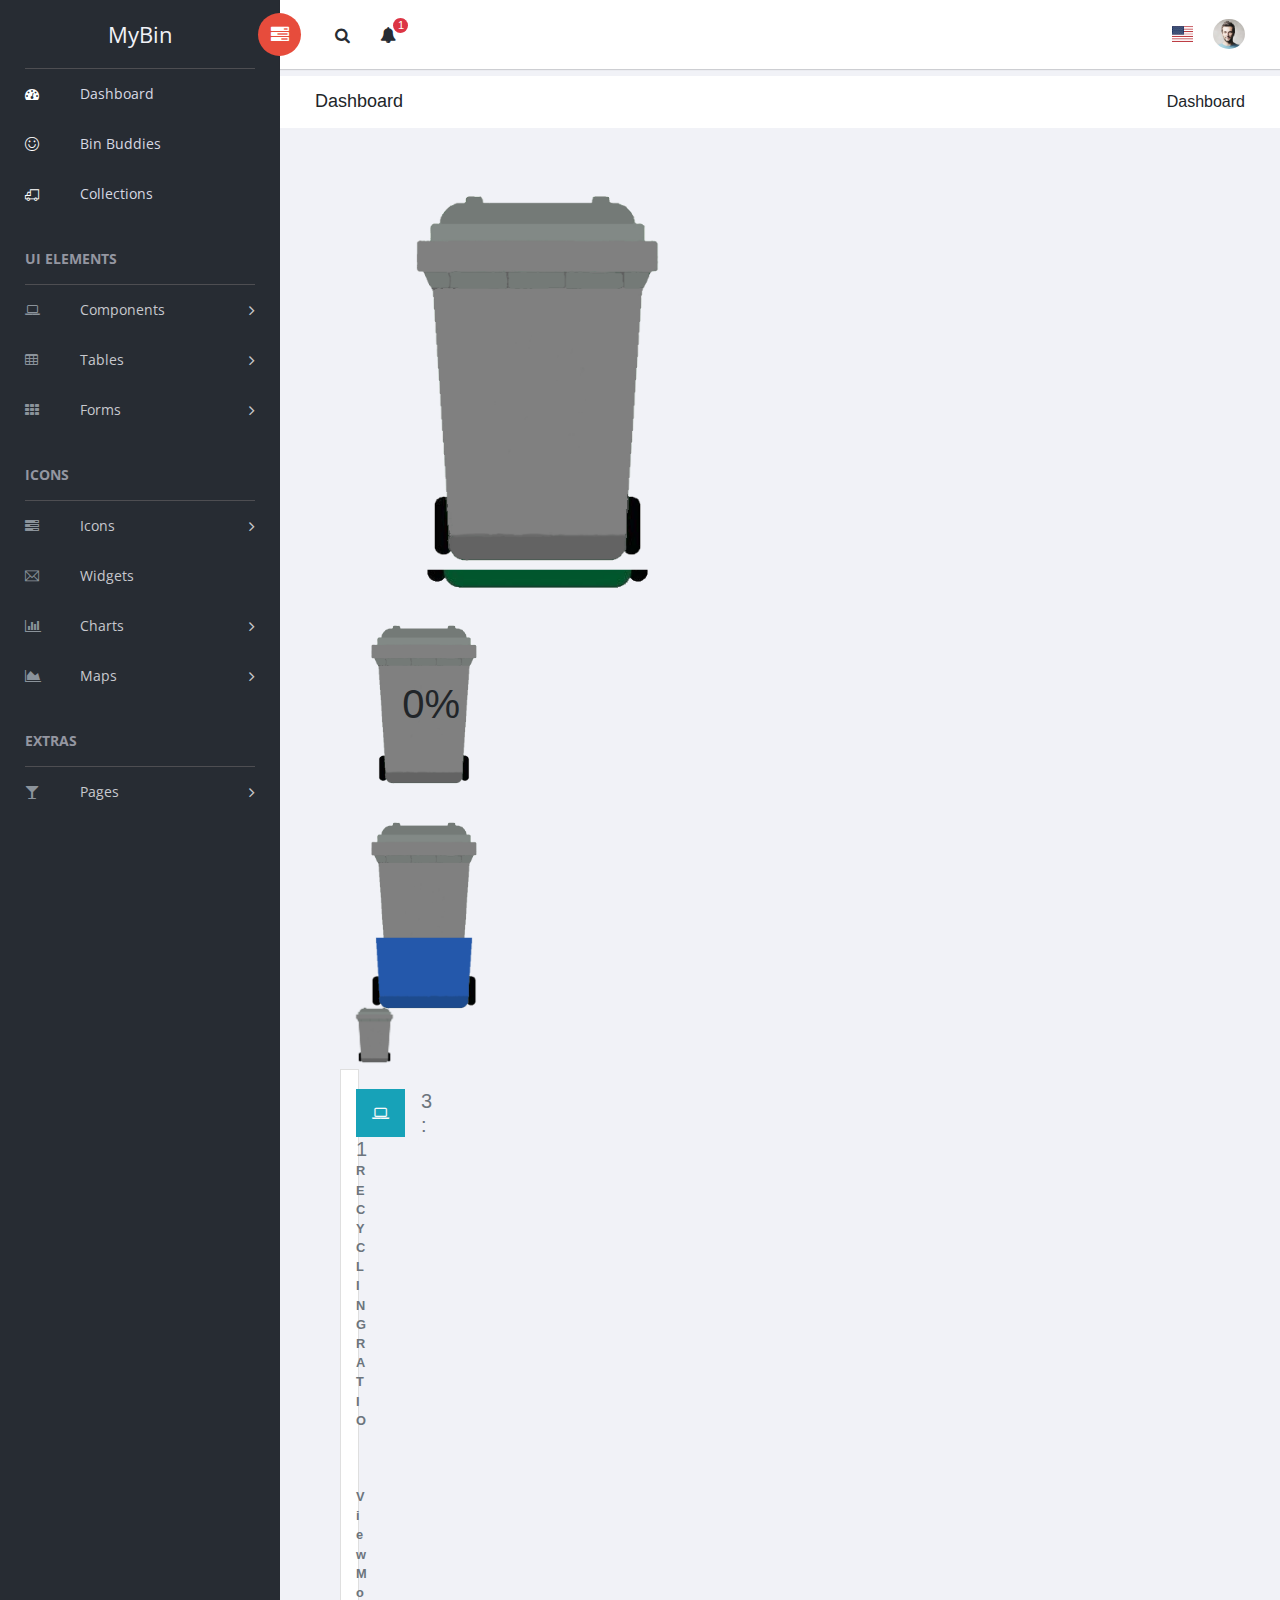
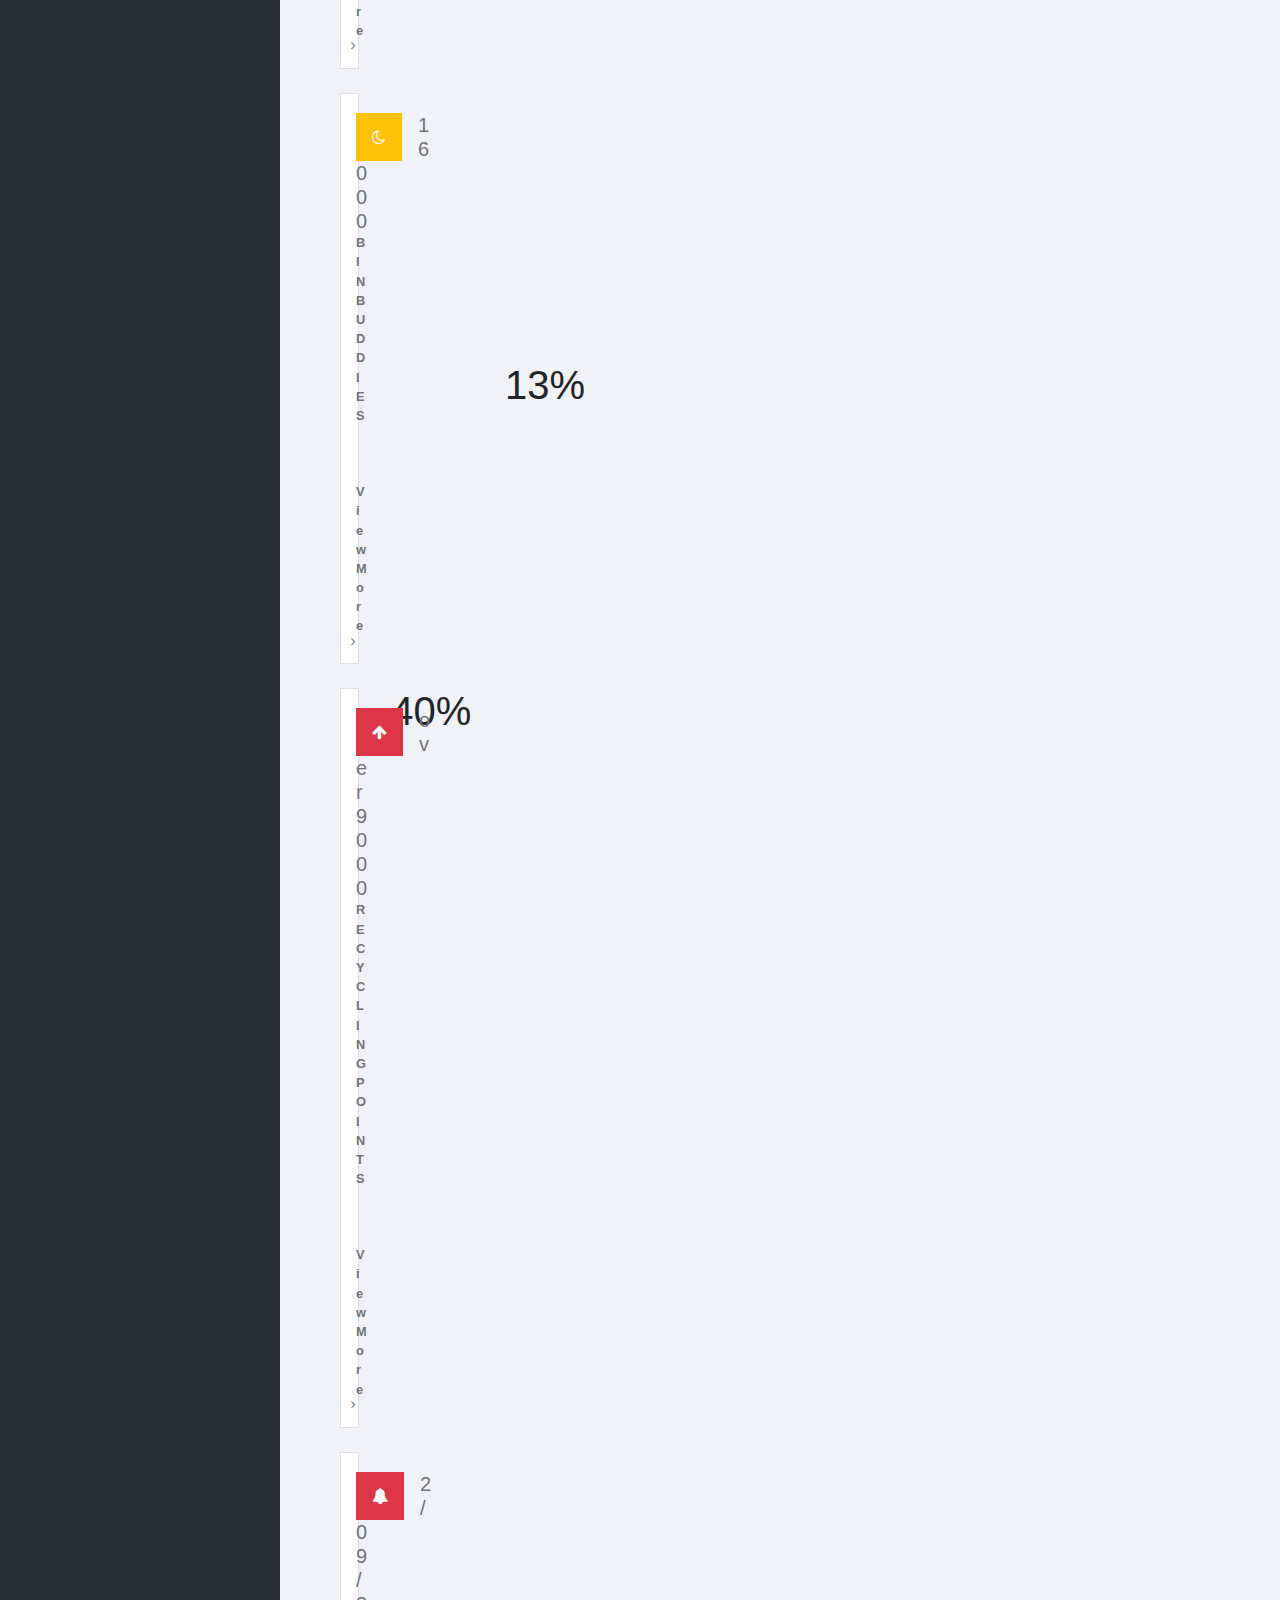
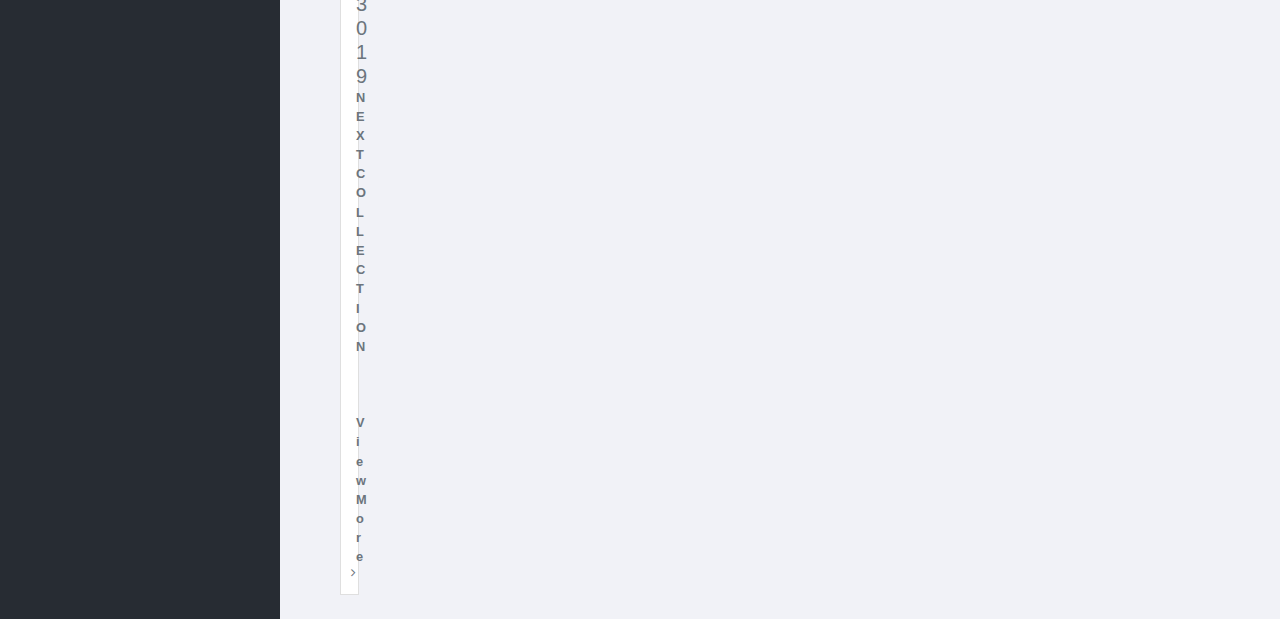
==== commit 37ec4d85: "Merge branch 'master' into pages" ====
--- a/sufee-admin-dashboard-master/index.html
+++ b/sufee-admin-dashboard-master/index.html
@@ -10,11 +10,10 @@
     <meta charset="utf-8">
     <meta http-equiv="X-UA-Compatible" content="IE=edge">
     <title>Sufee Admin - HTML5 Admin Template</title>
-    <meta name="description" content="Sufee Admin - HTML5 Admin Template">
+    <meta name="description" content="myBin">
     <meta name="viewport" content="width=device-width, initial-scale=1">
 
     <link rel="apple-touch-icon" href="apple-icon.png">
-    <link rel="shortcut icon" href="favicon.ico">
 
     <link rel="stylesheet" href="vendors/bootstrap/dist/css/bootstrap.min.css">
     <link rel="stylesheet" href="vendors/font-awesome/css/font-awesome.min.css">
@@ -44,8 +43,8 @@
                 <button class="navbar-toggler" type="button" data-toggle="collapse" data-target="#main-menu" aria-controls="main-menu" aria-expanded="false" aria-label="Toggle navigation">
                     <i class="fa fa-bars"></i>
                 </button>
-                <a class="navbar-brand" href="./"><img src="images/logo.png" alt="Logo"></a>
-                <a class="navbar-brand hidden" href="./"><img src="images/logo2.png" alt="Logo"></a>
+                <a class="navbar-brand" href="./">myBin</a>
+                <a class="navbar-brand hidden" href="./">mB</a>
             </div>
 
             <div id="main-menu" class="main-menu collapse navbar-collapse">
@@ -155,68 +154,25 @@
                         <div class="dropdown for-notification">
                             <button class="btn btn-secondary dropdown-toggle" type="button" id="notification" data-toggle="dropdown" aria-haspopup="true" aria-expanded="false">
                                 <i class="fa fa-bell"></i>
-                                <span class="count bg-danger">5</span>
+                                <span class="count bg-danger">3</span>
                             </button>
                             <div class="dropdown-menu" aria-labelledby="notification">
-                                <p class="red">You have 3 Notification</p>
-                                <a class="dropdown-item media bg-flat-color-1" href="#">
+                                <a class="dropdown-item media" href="#">
                                 <i class="fa fa-check"></i>
-                                <p>Server #1 overloaded.</p>
+                                <p>Your bin has been collected!</p>
                             </a>
-                                <a class="dropdown-item media bg-flat-color-4" href="#">
+                                <a class="dropdown-item media" href="#">
                                 <i class="fa fa-info"></i>
-                                <p>Server #2 overloaded.</p>
+                                <p>John Doe wants to share bins with you</p>
                             </a>
-                                <a class="dropdown-item media bg-flat-color-5" href="#">
+                                <a class="dropdown-item media" href="#">
                                 <i class="fa fa-warning"></i>
-                                <p>Server #3 overloaded.</p>
+                                <p>You have 3 new bin buddy requests</p>
                             </a>
                             </div>
                         </div>
 
-                        <div class="dropdown for-message">
-                            <button class="btn btn-secondary dropdown-toggle" type="button"
-                                id="message"
-                                data-toggle="dropdown" aria-haspopup="true" aria-expanded="false">
-                                <i class="ti-email"></i>
-                                <span class="count bg-primary">9</span>
-                            </button>
-                            <div class="dropdown-menu" aria-labelledby="message">
-                                <p class="red">You have 4 Mails</p>
-                                <a class="dropdown-item media bg-flat-color-1" href="#">
-                                <span class="photo media-left"><img alt="avatar" src="images/avatar/1.jpg"></span>
-                                <span class="message media-body">
-                                    <span class="name float-left">Jonathan Smith</span>
-                                    <span class="time float-right">Just now</span>
-                                        <p>Hello, this is an example msg</p>
-                                </span>
-                            </a>
-                                <a class="dropdown-item media bg-flat-color-4" href="#">
-                                <span class="photo media-left"><img alt="avatar" src="images/avatar/2.jpg"></span>
-                                <span class="message media-body">
-                                    <span class="name float-left">Jack Sanders</span>
-                                    <span class="time float-right">5 minutes ago</span>
-                                        <p>Lorem ipsum dolor sit amet, consectetur</p>
-                                </span>
-                            </a>
-                                <a class="dropdown-item media bg-flat-color-5" href="#">
-                                <span class="photo media-left"><img alt="avatar" src="images/avatar/3.jpg"></span>
-                                <span class="message media-body">
-                                    <span class="name float-left">Cheryl Wheeler</span>
-                                    <span class="time float-right">10 minutes ago</span>
-                                        <p>Hello, this is an example msg</p>
-                                </span>
-                            </a>
-                                <a class="dropdown-item media bg-flat-color-3" href="#">
-                                <span class="photo media-left"><img alt="avatar" src="images/avatar/4.jpg"></span>
-                                <span class="message media-body">
-                                    <span class="name float-left">Rachel Santos</span>
-                                    <span class="time float-right">15 minutes ago</span>
-                                        <p>Lorem ipsum dolor sit amet, consectetur</p>
-                                </span>
-                            </a>
-                            </div>
-                        </div>
+
                     </div>
                 </div>
 
@@ -283,7 +239,15 @@
         </div>
 
         <div class="content mt-3">
-
+            <div class="animated fadeIn">
+                <div class="col-xl-6 bin-wrapper">
+                    <div class="bin-elements">
+                        <img class="bin-image" src="assets/mb-assets/bin-transparent.png"/>
+                        <div class="overlay-parent" id="image-overlay1">
+                            <img class="bin-image-overlay" src="assets/mb-assets/bin-green.png"/>
+                        </div>
+                            <h1 class="bin-elements bin-text" id="bin-text1"></h1>
+                        </div>
             <div class="col-xl-6 bin-wrapper">
                 <div class="bin-elements">
                     <img class="bin-image" src="assets/mb-assets/bin-transparent.png"/>
@@ -303,76 +267,85 @@
                     </div>
                     <h1 class="bin-elements bin-text" id="bin-text2">0%</h1>
                 </div>
-            </div>
+                <div class="col-xl-6 bin-wrapper">
+                    <div class="bin-elements">
+                        <img class="bin-image" src="assets/mb-assets/bin-transparent.png"/>
+                        <div class="overlay-parent" id="image-overlay2">
+                            <img class="bin-image-overlay" src="assets/mb-assets/bin-blue.png"/>
+                        </div>
+                        <h1 class="bin-elements bin-text" id="bin-text2"></h1>
+                    </div>
+                </div>
+                    <!--/.col-->
+                <div class="col-6 col-lg-3">
+                    <div class="card">
+                        <div class="card-body">
+                            <div class="clearfix">
+                                <i class="fa fa-laptop bg-info p-3 font-2xl mr-3 float-left text-light"></i>
+                                <div class="h5 text-secondary mb-0 mt-1">3 : 1</div>
+                                <div class="text-muted text-uppercase font-weight-bold font-xs small">Recycling Ratio</div>
+                            </div>
+                            <div class="b-b-1 pt-3"></div>
+                            <hr>
+                            <div class="more-info pt-2" style="margin-bottom:-10px;">
+                                <a class="font-weight-bold font-xs btn-block text-muted small" href="#">View More <i class="fa fa-angle-right float-right font-lg"></i></a>
+                            </div>
+                        </div>
+                    </div>
+                </div>
                 <!--/.col-->
-            <div class="col-6 col-lg-3">
-                <div class="card">
-                    <div class="card-body">
-                        <div class="clearfix">
-                            <i class="fa fa-laptop bg-info p-3 font-2xl mr-3 float-left text-light"></i>
-                            <div class="h5 text-secondary mb-0 mt-1">3 : 1</div>
-                            <div class="text-muted text-uppercase font-weight-bold font-xs small">Recycling Ratio</div>
-                        </div>
-                        <div class="b-b-1 pt-3"></div>
-                        <hr>
-                        <div class="more-info pt-2" style="margin-bottom:-10px;">
-                            <a class="font-weight-bold font-xs btn-block text-muted small" href="#">View More <i class="fa fa-angle-right float-right font-lg"></i></a>
-                        </div>
-                    </div>
-                </div>
-            </div>
-            <!--/.col-->
-            <div class="col-6 col-lg-3">
-                <div class="card">
-                    <div class="card-body">
-                        <div class="clearfix">
-                            <i class="fa fa-moon-o bg-warning p-3 font-2xl mr-3 float-left text-light"></i>
-                            <div class="h5 text-secondary mb-0 mt-1">16000</div>
-                            <div class="text-muted text-uppercase font-weight-bold font-xs small">Bin Buddies</div>
-                        </div>
-                        <div class="b-b-1 pt-3"></div>
-                        <hr>
-                        <div class="more-info pt-2" style="margin-bottom:-10px;">
-                            <a class="font-weight-bold font-xs btn-block text-muted small" href="#">View More <i class="fa fa-angle-right float-right font-lg"></i></a>
-                        </div>
-                    </div>
-                </div>
-            </div>
-            <!--/.col-->
-            <div class="col-6 col-lg-3">
-                <div class="card">
-                    <div class="card-body">
-                        <div class="clearfix">
-                            <i class="fa fa-bell bg-danger p-3 font-2xl mr-3 float-left text-light"></i>
-                            <div class="h5 text-secondary mb-0 mt-1">over 9000</div>
-                            <div class="text-muted text-uppercase font-weight-bold font-xs small">Recycling Points</div>
-                        </div>
-                        <div class="b-b-1 pt-3"></div>
-                        <hr>
-                        <div class="more-info pt-2" style="margin-bottom:-10px;">
-                            <a class="font-weight-bold font-xs btn-block text-muted small" href="#">View More <i class="fa fa-angle-right float-right font-lg"></i></a>
-                        </div>
-                    </div>
-                </div>
-            </div>
-
-            <div class="col-6 col-lg-3">
-                <div class="card">
-                    <div class="card-body">
-                        <div class="clearfix">
-                            <i class="fa fa-bell bg-danger p-3 font-2xl mr-3 float-left text-light"></i>
-                            <div class="h5 text-secondary mb-0 mt-1">2/09/3019</div>
-                            <div class="text-muted text-uppercase font-weight-bold font-xs small">Next Collection</div>
-                        </div>
-                        <div class="b-b-1 pt-3"></div>
-                        <hr>
-                        <div class="more-info pt-2" style="margin-bottom:-10px;">
-                            <a class="font-weight-bold font-xs btn-block text-muted small" href="#">View More <i class="fa fa-angle-right float-right font-lg"></i></a>
-                        </div>
-                    </div>
-                </div>
-            </div>
-    <!--/.col-->
+                <div class="col-6 col-lg-3">
+                    <div class="card">
+                        <div class="card-body">
+                            <div class="clearfix">
+                                <i class="fa fa-moon-o bg-warning p-3 font-2xl mr-3 float-left text-light"></i>
+                                <div class="h5 text-secondary mb-0 mt-1">16000</div>
+                                <div class="text-muted text-uppercase font-weight-bold font-xs small">Bin Buddies</div>
+                            </div>
+                            <div class="b-b-1 pt-3"></div>
+                            <hr>
+                            <div class="more-info pt-2" style="margin-bottom:-10px;">
+                                <a class="font-weight-bold font-xs btn-block text-muted small" href="#">View More <i class="fa fa-angle-right float-right font-lg"></i></a>
+                            </div>
+                        </div>
+                    </div>
+                </div>
+                <!--/.col-->
+                <div class="col-6 col-lg-3">
+                    <div class="card">
+                        <div class="card-body">
+                            <div class="clearfix">
+                                <i class="fa  fa-arrow-up bg-danger p-3 font-2xl mr-3 float-left text-light"></i>
+                                <div class="h5 text-secondary mb-0 mt-1">over 9000</div>
+                                <div class="text-muted text-uppercase font-weight-bold font-xs small">Recycling Points</div>
+                            </div>
+                            <div class="b-b-1 pt-3"></div>
+                            <hr>
+                            <div class="more-info pt-2" style="margin-bottom:-10px;">
+                                <a class="font-weight-bold font-xs btn-block text-muted small" href="#">View More <i class="fa fa-angle-right float-right font-lg"></i></a>
+                            </div>
+                        </div>
+                    </div>
+                </div>
+
+                <div class="col-6 col-lg-3">
+                    <div class="card">
+                        <div class="card-body">
+                            <div class="clearfix">
+                                <i class="fa fa-bell bg-danger p-3 font-2xl mr-3 float-left text-light"></i>
+                                <div class="h5 text-secondary mb-0 mt-1">2/09/3019</div>
+                                <div class="text-muted text-uppercase font-weight-bold font-xs small">Next Collection</div>
+                            </div>
+                            <div class="b-b-1 pt-3"></div>
+                            <hr>
+                            <div class="more-info pt-2" style="margin-bottom:-10px;">
+                                <a class="font-weight-bold font-xs btn-block text-muted small" href="#">View More <i class="fa fa-angle-right float-right font-lg"></i></a>
+                            </div>
+                        </div>
+                    </div>
+                </div>
+            </div>
+        <!--/.col-->
         </div> <!-- .content -->
     </div><!-- /#right-panel -->
 
--- a/sufee-admin-dashboard-master/assets/css/mybin.css
+++ b/sufee-admin-dashboard-master/assets/css/mybin.css
@@ -47,3 +47,14 @@
     clip-path: inset(100% 0% 0% 0%)
 
 }
+
+.image-parent {
+    position: absolute;
+    left: 0;
+    right: 0;
+    top: 0;
+    margin-left: auto;
+    margin-right: auto;
+    overflow: hidden;
+
+}
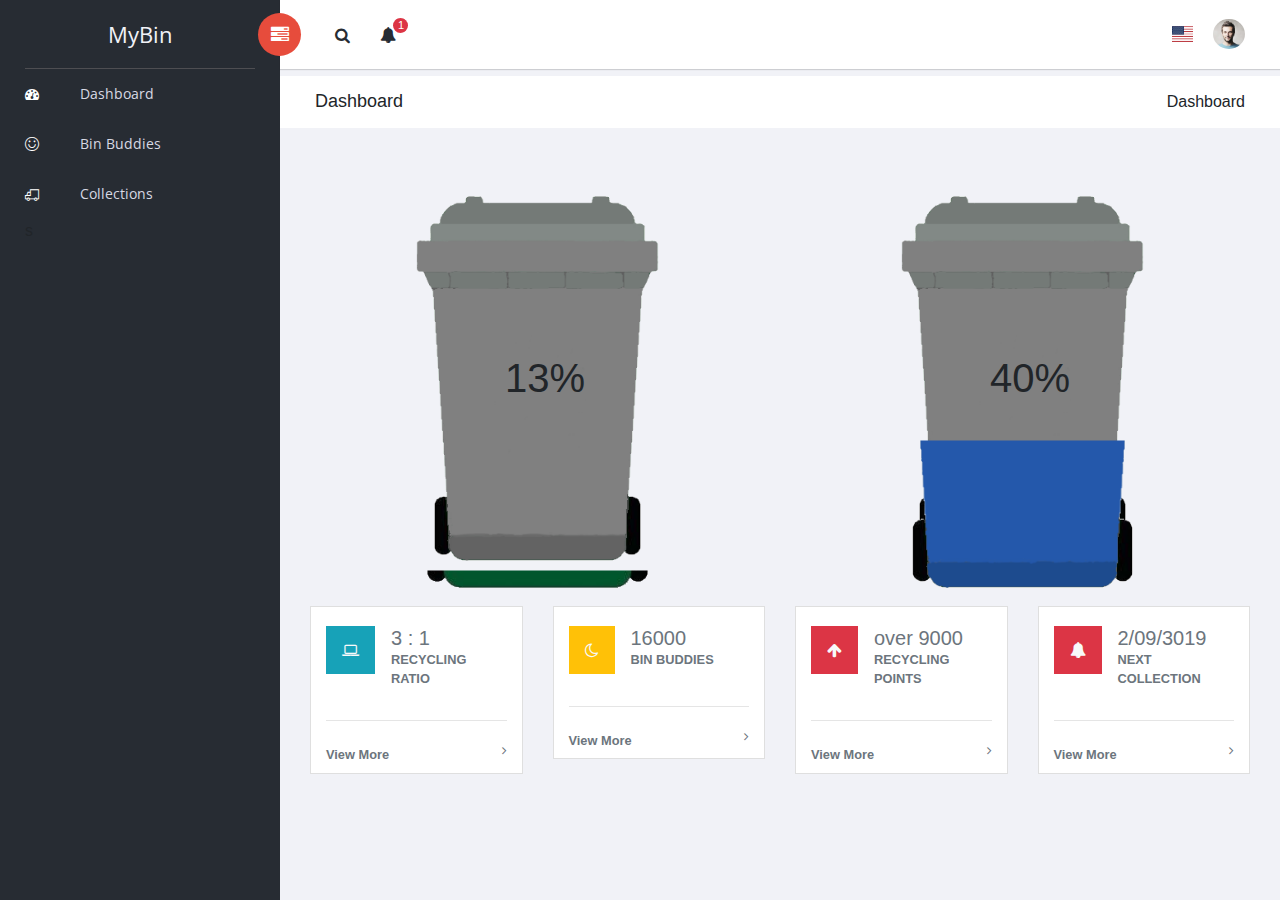
==== commit bda42b5a: "yeeted the template stuff" ====
--- a/sufee-admin-dashboard-master/index.html
+++ b/sufee-admin-dashboard-master/index.html
@@ -54,76 +54,7 @@
                         <a href="binbuddies.html"> <i class="menu-icon ti-face-smile"></i>Bin Buddies </a>
                         <a href="collections.html"> <i class="menu-icon ti-truck"></i>Collections </a>
 
-                    </li>
-                    <h3 class="menu-title">UI elements</h3><!-- /.menu-title -->
-                    <li class="menu-item-has-children dropdown">
-                        <a href="#" class="dropdown-toggle" data-toggle="dropdown" aria-haspopup="true" aria-expanded="false"> <i class="menu-icon fa fa-laptop"></i>Components</a>
-                        <ul class="sub-menu children dropdown-menu">
-                            <li><i class="fa fa-puzzle-piece"></i><a href="ui-buttons.html">Buttons</a></li>
-                            <li><i class="fa fa-id-badge"></i><a href="ui-badges.html">Badges</a></li>
-                            <li><i class="fa fa-bars"></i><a href="ui-tabs.html">Tabs</a></li>
-                            <li><i class="fa fa-share-square-o"></i><a href="ui-social-buttons.html">Social Buttons</a></li>
-                            <li><i class="fa fa-id-card-o"></i><a href="ui-cards.html">Cards</a></li>
-                            <li><i class="fa fa-exclamation-triangle"></i><a href="ui-alerts.html">Alerts</a></li>
-                            <li><i class="fa fa-spinner"></i><a href="ui-progressbar.html">Progress Bars</a></li>
-                            <li><i class="fa fa-fire"></i><a href="ui-modals.html">Modals</a></li>
-                            <li><i class="fa fa-book"></i><a href="ui-switches.html">Switches</a></li>
-                            <li><i class="fa fa-th"></i><a href="ui-grids.html">Grids</a></li>
-                            <li><i class="fa fa-file-word-o"></i><a href="ui-typgraphy.html">Typography</a></li>
-                        </ul>
-                    </li>
-                    <li class="menu-item-has-children dropdown">
-                        <a href="#" class="dropdown-toggle" data-toggle="dropdown" aria-haspopup="true" aria-expanded="false"> <i class="menu-icon fa fa-table"></i>Tables</a>
-                        <ul class="sub-menu children dropdown-menu">
-                            <li><i class="fa fa-table"></i><a href="tables-basic.html">Basic Table</a></li>
-                            <li><i class="fa fa-table"></i><a href="tables-data.html">Data Table</a></li>
-                        </ul>
-                    </li>
-                    <li class="menu-item-has-children dropdown">
-                        <a href="#" class="dropdown-toggle" data-toggle="dropdown" aria-haspopup="true" aria-expanded="false"> <i class="menu-icon fa fa-th"></i>Forms</a>
-                        <ul class="sub-menu children dropdown-menu">
-                            <li><i class="menu-icon fa fa-th"></i><a href="forms-basic.html">Basic Form</a></li>
-                            <li><i class="menu-icon fa fa-th"></i><a href="forms-advanced.html">Advanced Form</a></li>
-                        </ul>
-                    </li>
-
-                    <h3 class="menu-title">Icons</h3><!-- /.menu-title -->
-
-                    <li class="menu-item-has-children dropdown">
-                        <a href="#" class="dropdown-toggle" data-toggle="dropdown" aria-haspopup="true" aria-expanded="false"> <i class="menu-icon fa fa-tasks"></i>Icons</a>
-                        <ul class="sub-menu children dropdown-menu">
-                            <li><i class="menu-icon fa fa-fort-awesome"></i><a href="font-fontawesome.html">Font Awesome</a></li>
-                            <li><i class="menu-icon ti-themify-logo"></i><a href="font-themify.html">Themefy Icons</a></li>
-                        </ul>
-                    </li>
-                    <li>
-                        <a href="widgets.html"> <i class="menu-icon ti-email"></i>Widgets </a>
-                    </li>
-                    <li class="menu-item-has-children dropdown">
-                        <a href="#" class="dropdown-toggle" data-toggle="dropdown" aria-haspopup="true" aria-expanded="false"> <i class="menu-icon fa fa-bar-chart"></i>Charts</a>
-                        <ul class="sub-menu children dropdown-menu">
-                            <li><i class="menu-icon fa fa-line-chart"></i><a href="charts-chartjs.html">Chart JS</a></li>
-                            <li><i class="menu-icon fa fa-area-chart"></i><a href="charts-flot.html">Flot Chart</a></li>
-                            <li><i class="menu-icon fa fa-pie-chart"></i><a href="charts-peity.html">Peity Chart</a></li>
-                        </ul>
-                    </li>
-
-                    <li class="menu-item-has-children dropdown">
-                        <a href="#" class="dropdown-toggle" data-toggle="dropdown" aria-haspopup="true" aria-expanded="false"> <i class="menu-icon fa fa-area-chart"></i>Maps</a>
-                        <ul class="sub-menu children dropdown-menu">
-                            <li><i class="menu-icon fa fa-map-o"></i><a href="maps-gmap.html">Google Maps</a></li>
-                            <li><i class="menu-icon fa fa-street-view"></i><a href="maps-vector.html">Vector Maps</a></li>
-                        </ul>
-                    </li>
-                    <h3 class="menu-title">Extras</h3><!-- /.menu-title -->
-                    <li class="menu-item-has-children dropdown">
-                        <a href="#" class="dropdown-toggle" data-toggle="dropdown" aria-haspopup="true" aria-expanded="false"> <i class="menu-icon fa fa-glass"></i>Pages</a>
-                        <ul class="sub-menu children dropdown-menu">
-                            <li><i class="menu-icon fa fa-sign-in"></i><a href="page-login.html">Login</a></li>
-                            <li><i class="menu-icon fa fa-sign-in"></i><a href="page-register.html">Register</a></li>
-                            <li><i class="menu-icon fa fa-paper-plane"></i><a href="pages-forget.html">Forget Pass</a></li>
-                        </ul>
-                    </li>
+                    </li>s
                 </ul>
             </div><!-- /.navbar-collapse -->
         </nav>
@@ -248,24 +179,8 @@
                         </div>
                             <h1 class="bin-elements bin-text" id="bin-text1"></h1>
                         </div>
-            <div class="col-xl-6 bin-wrapper">
-                <div class="bin-elements">
-                    <img class="bin-image" src="assets/mb-assets/bin-transparent.png"/>
-                    <div class="overlay-parent" id="image-overlay1">
-                        <img class="bin-image-overlay" src="assets/mb-assets/bin-green.png"/>
-                    </div>
-                        <h1 class="bin-elements bin-text" id="bin-text1">0%</h1>
-                    </div>
-
-                <!-- /# card -->
-            </div>
-            <div class="col-xl-6 bin-wrapper">
-                <div class="bin-elements">
-                    <img class="bin-image" src="assets/mb-assets/bin-transparent.png"/>
-                    <div class="overlay-parent" id="image-overlay2">
-                        <img class="bin-image-overlay" src="assets/mb-assets/bin-blue.png"/>
-                    </div>
-                    <h1 class="bin-elements bin-text" id="bin-text2">0%</h1>
+
+                    <!-- /# card -->
                 </div>
                 <div class="col-xl-6 bin-wrapper">
                     <div class="bin-elements">
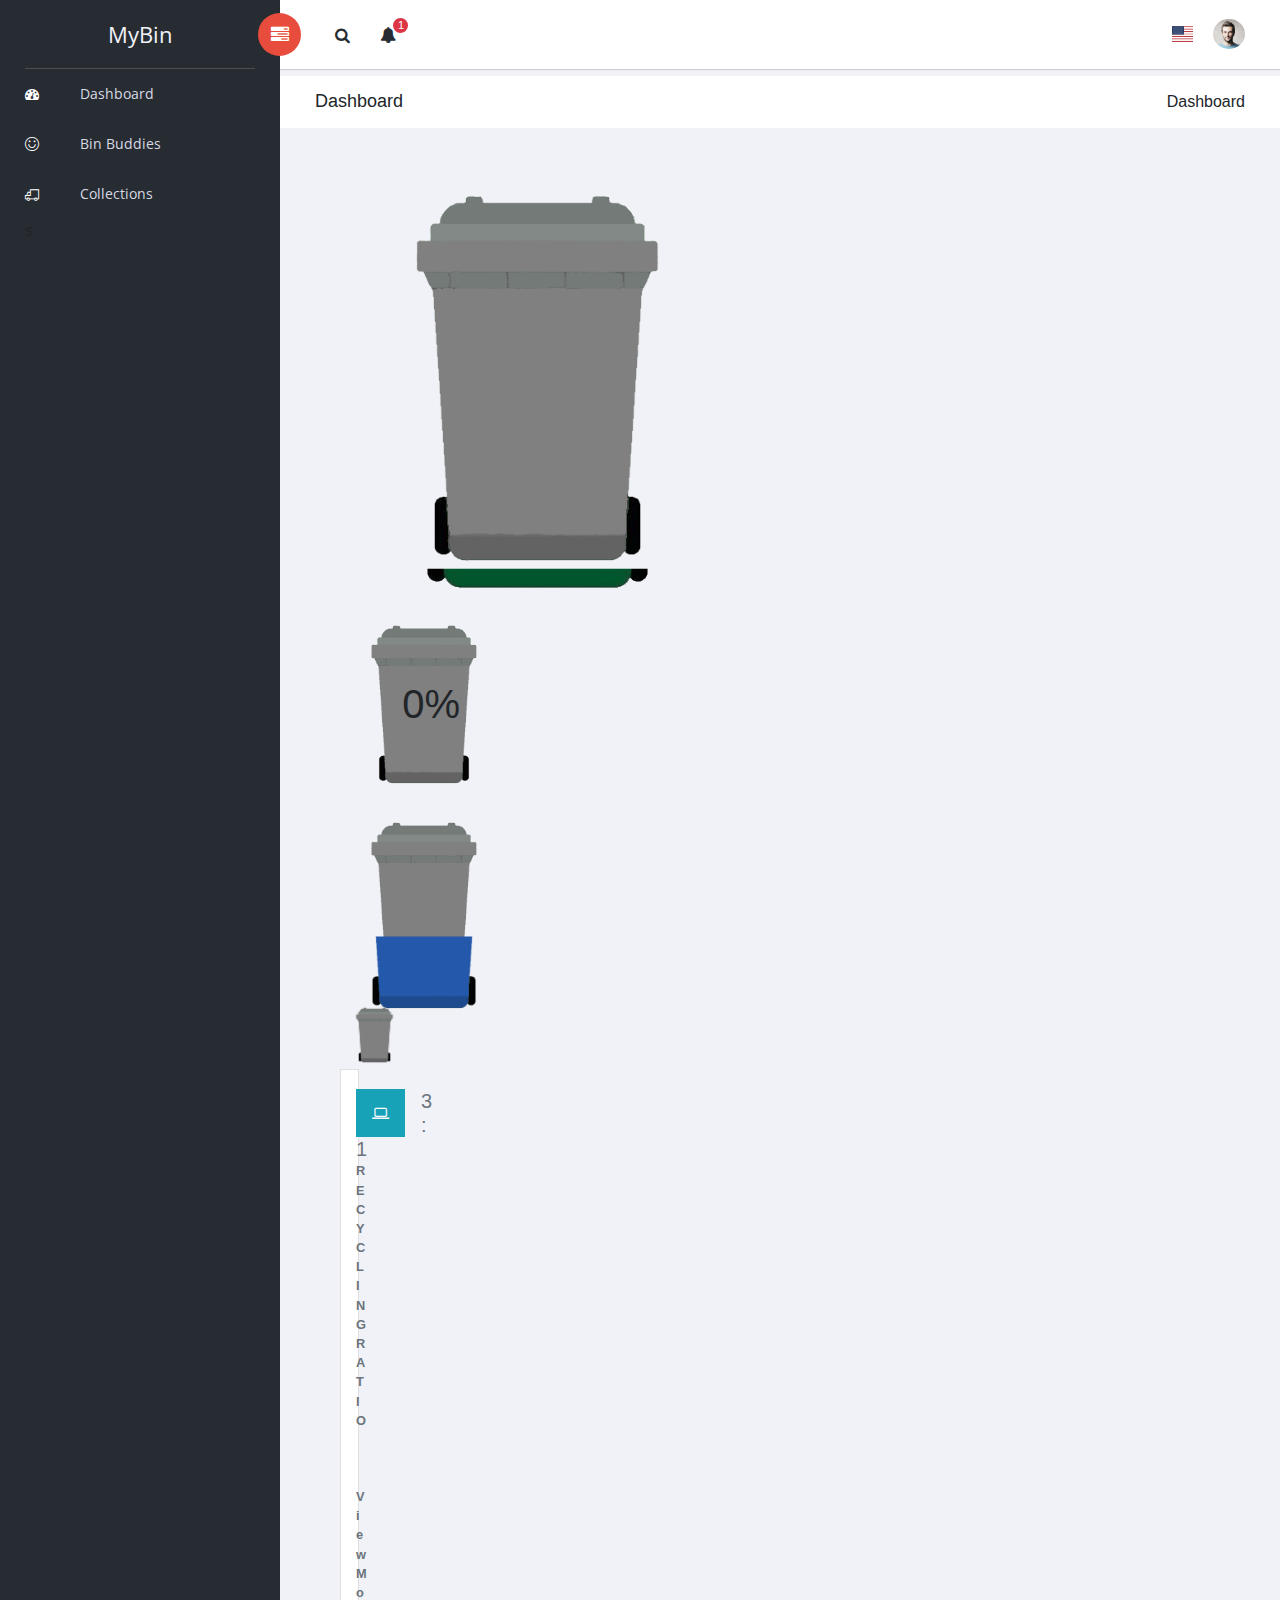
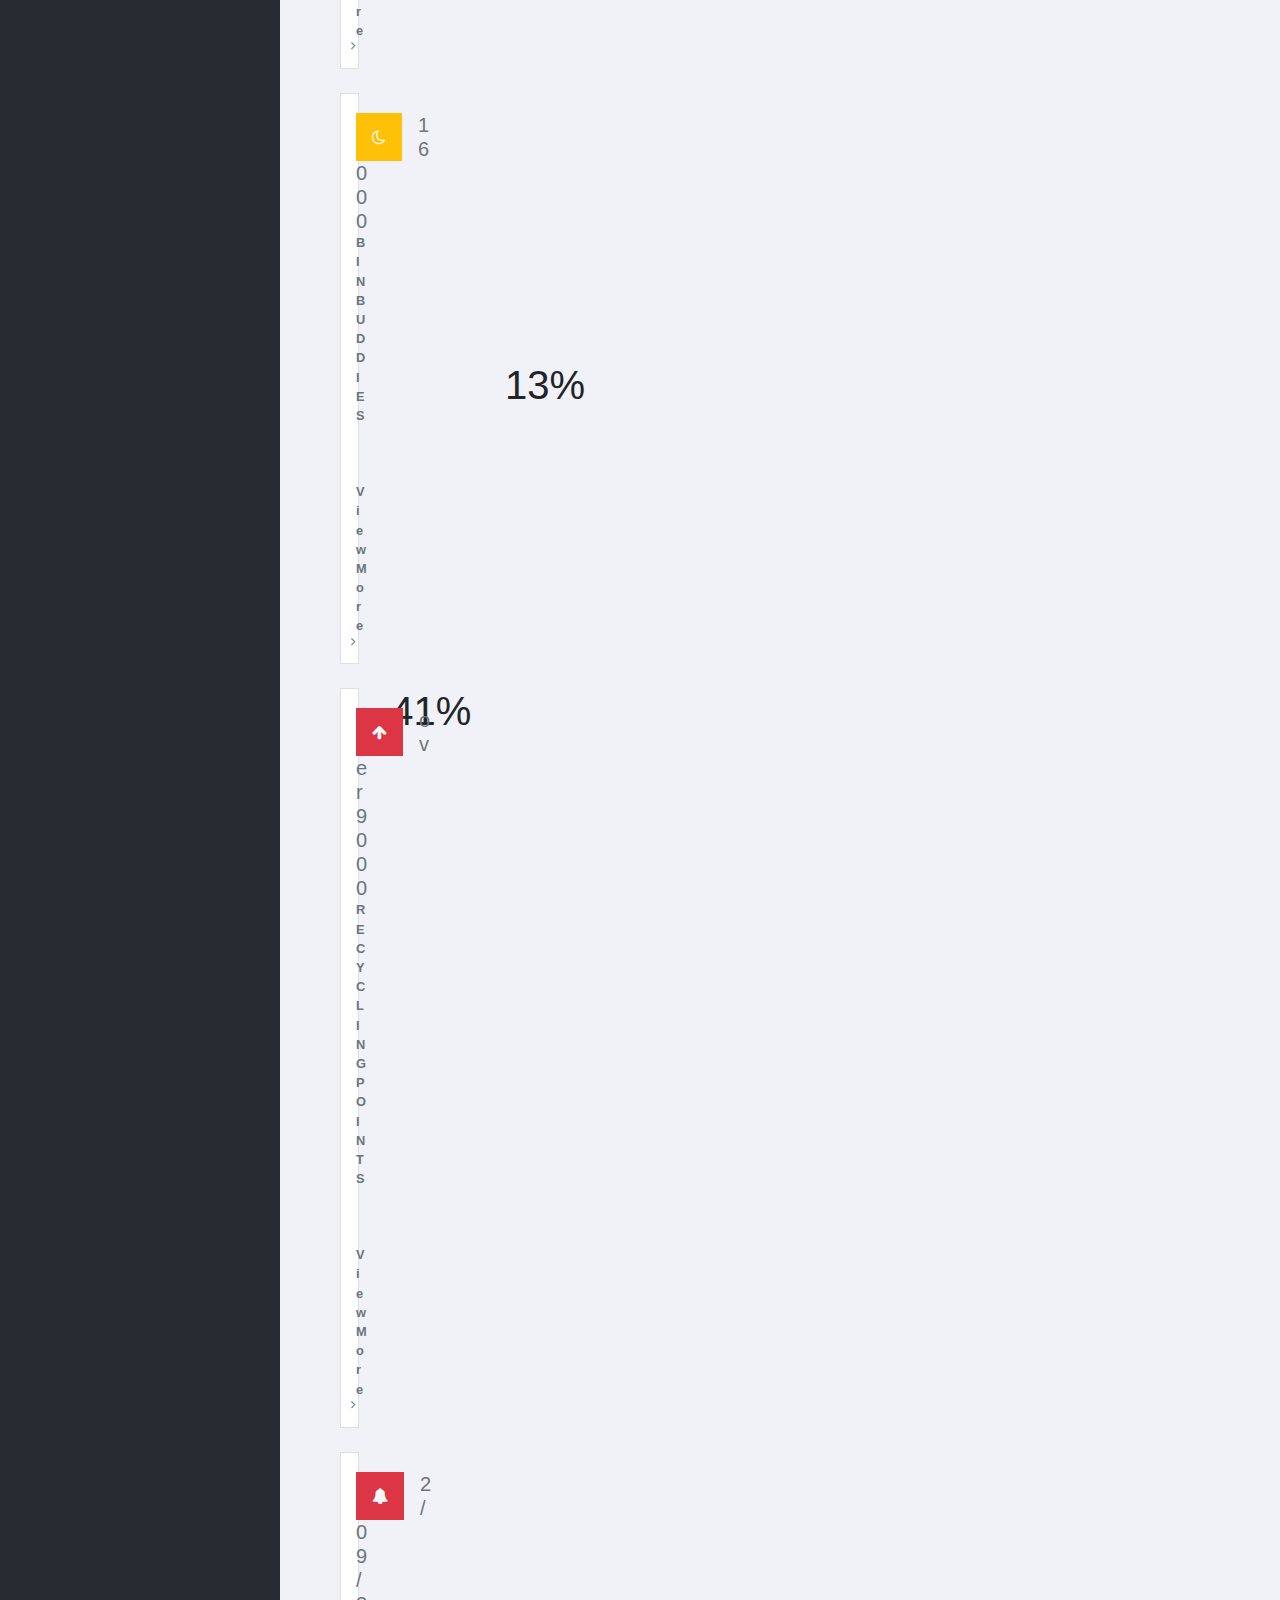
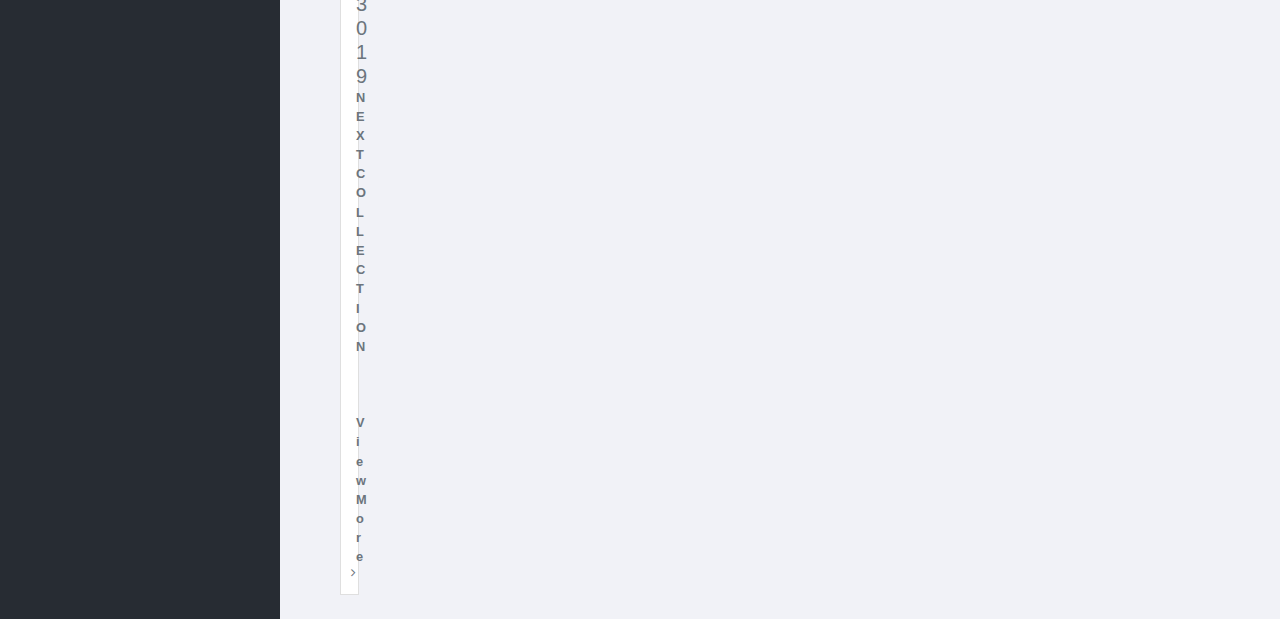
==== commit de1605c7: "Merge branch 'pages' of https://github.com/Shrub24/myBin into pages" ====
--- a/sufee-admin-dashboard-master/index.html
+++ b/sufee-admin-dashboard-master/index.html
@@ -179,8 +179,24 @@
                         </div>
                             <h1 class="bin-elements bin-text" id="bin-text1"></h1>
                         </div>
-
-                    <!-- /# card -->
+            <div class="col-xl-6 bin-wrapper">
+                <div class="bin-elements">
+                    <img class="bin-image" src="assets/mb-assets/bin-transparent.png"/>
+                    <div class="overlay-parent" id="image-overlay1">
+                        <img class="bin-image-overlay" src="assets/mb-assets/bin-green.png"/>
+                    </div>
+                        <h1 class="bin-elements bin-text" id="bin-text1">0%</h1>
+                    </div>
+
+                <!-- /# card -->
+            </div>
+            <div class="col-xl-6 bin-wrapper">
+                <div class="bin-elements">
+                    <img class="bin-image" src="assets/mb-assets/bin-transparent.png"/>
+                    <div class="overlay-parent" id="image-overlay2">
+                        <img class="bin-image-overlay" src="assets/mb-assets/bin-blue.png"/>
+                    </div>
+                    <h1 class="bin-elements bin-text" id="bin-text2">0%</h1>
                 </div>
                 <div class="col-xl-6 bin-wrapper">
                     <div class="bin-elements">
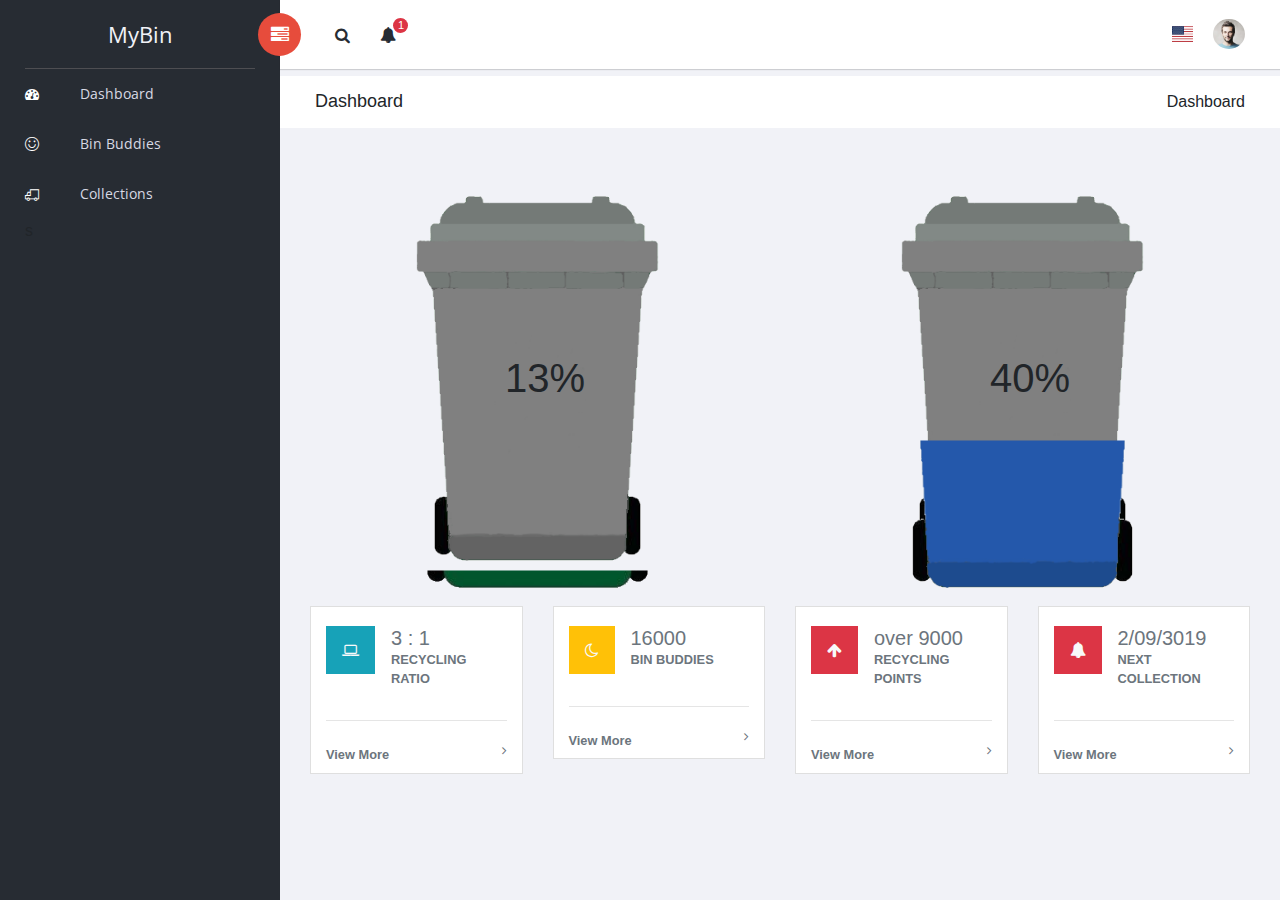
==== commit 8d30d699: "fix" ====
--- a/sufee-admin-dashboard-master/index.html
+++ b/sufee-admin-dashboard-master/index.html
@@ -9,7 +9,7 @@
 <head>
     <meta charset="utf-8">
     <meta http-equiv="X-UA-Compatible" content="IE=edge">
-    <title>Sufee Admin - HTML5 Admin Template</title>
+    <title>myBin</title>
     <meta name="description" content="myBin">
     <meta name="viewport" content="width=device-width, initial-scale=1">
 
@@ -177,34 +177,17 @@
                         <div class="overlay-parent" id="image-overlay1">
                             <img class="bin-image-overlay" src="assets/mb-assets/bin-green.png"/>
                         </div>
-                            <h1 class="bin-elements bin-text" id="bin-text1"></h1>
-                        </div>
-            <div class="col-xl-6 bin-wrapper">
-                <div class="bin-elements">
-                    <img class="bin-image" src="assets/mb-assets/bin-transparent.png"/>
-                    <div class="overlay-parent" id="image-overlay1">
-                        <img class="bin-image-overlay" src="assets/mb-assets/bin-green.png"/>
-                    </div>
                         <h1 class="bin-elements bin-text" id="bin-text1">0%</h1>
                     </div>
-
-                <!-- /# card -->
-            </div>
-            <div class="col-xl-6 bin-wrapper">
-                <div class="bin-elements">
-                    <img class="bin-image" src="assets/mb-assets/bin-transparent.png"/>
-                    <div class="overlay-parent" id="image-overlay2">
-                        <img class="bin-image-overlay" src="assets/mb-assets/bin-blue.png"/>
-                    </div>
-                    <h1 class="bin-elements bin-text" id="bin-text2">0%</h1>
-                </div>
+                </div>
+                    <!-- /# card -->
                 <div class="col-xl-6 bin-wrapper">
                     <div class="bin-elements">
                         <img class="bin-image" src="assets/mb-assets/bin-transparent.png"/>
                         <div class="overlay-parent" id="image-overlay2">
                             <img class="bin-image-overlay" src="assets/mb-assets/bin-blue.png"/>
                         </div>
-                        <h1 class="bin-elements bin-text" id="bin-text2"></h1>
+                        <h1 class="bin-elements bin-text" id="bin-text2">0%</h1>
                     </div>
                 </div>
                     <!--/.col-->
@@ -275,6 +258,7 @@
                         </div>
                     </div>
                 </div>
+            </div>
             </div>
         <!--/.col-->
         </div> <!-- .content -->
